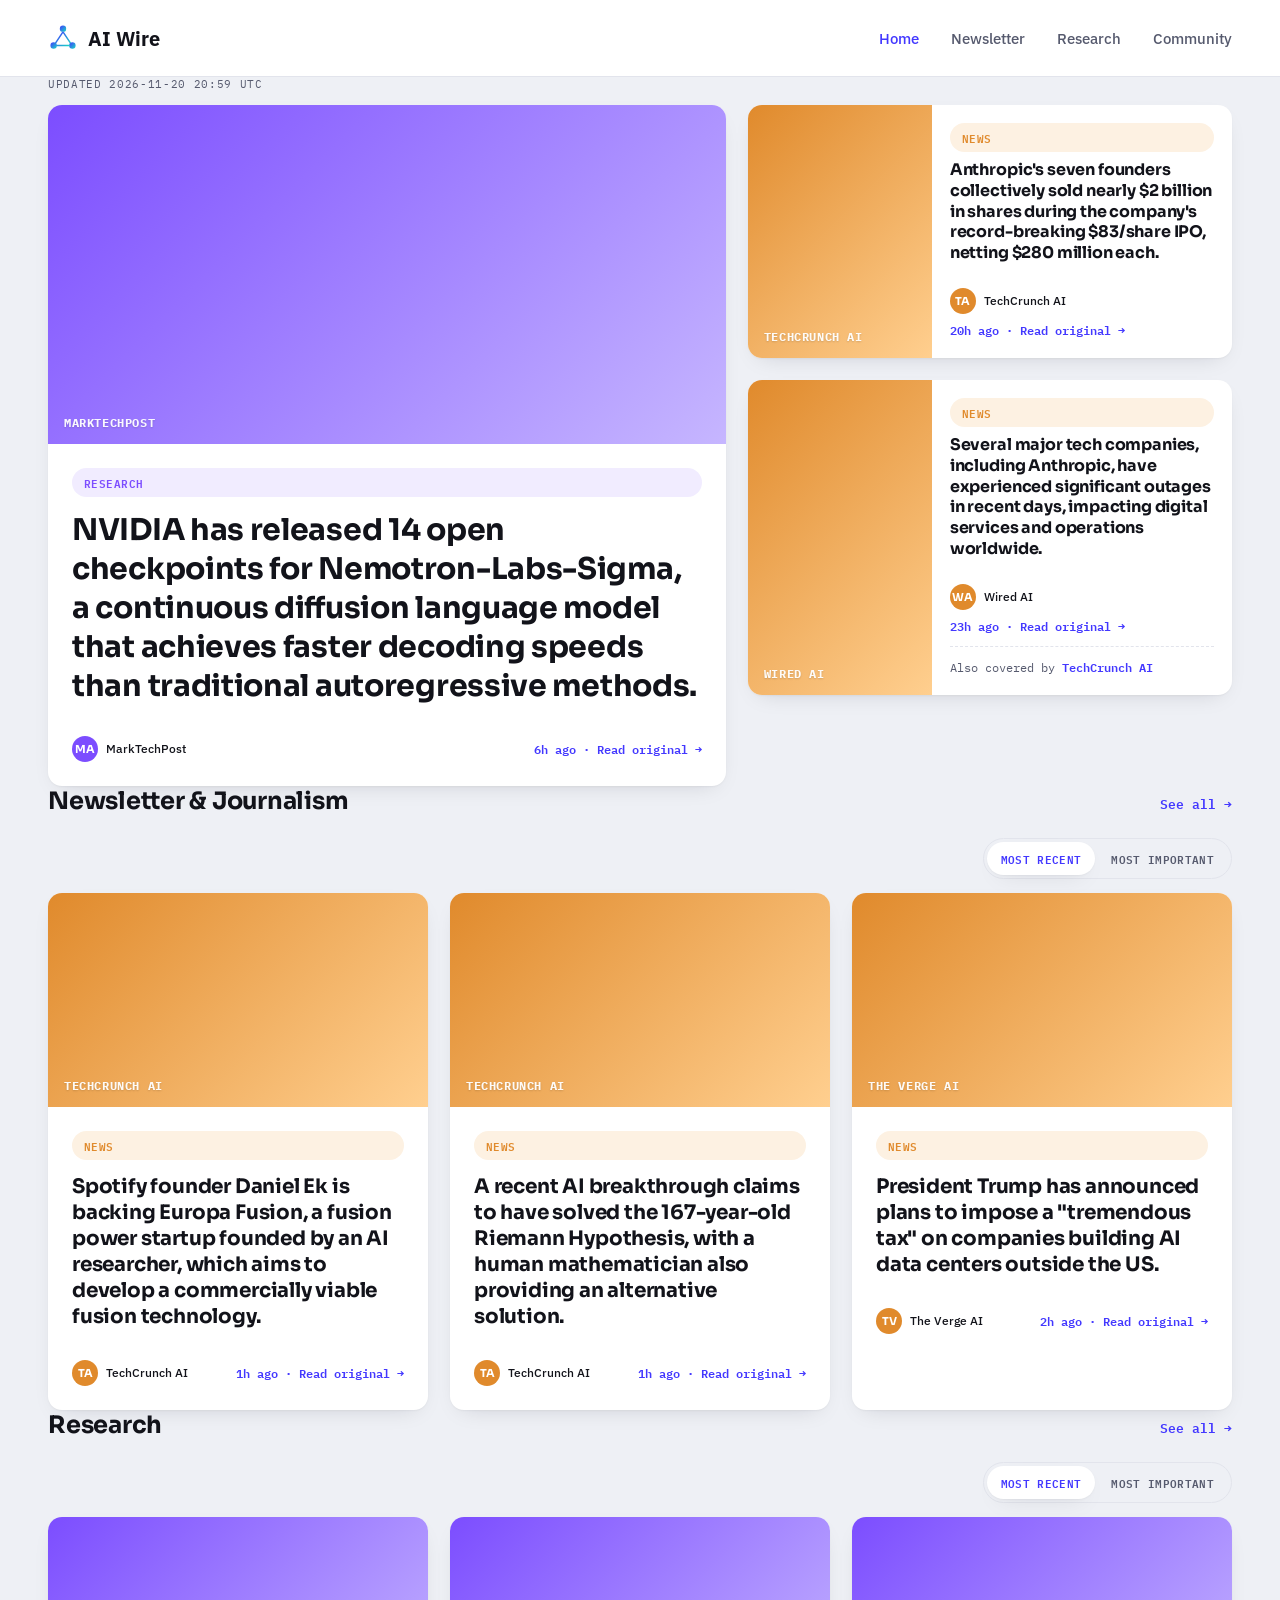
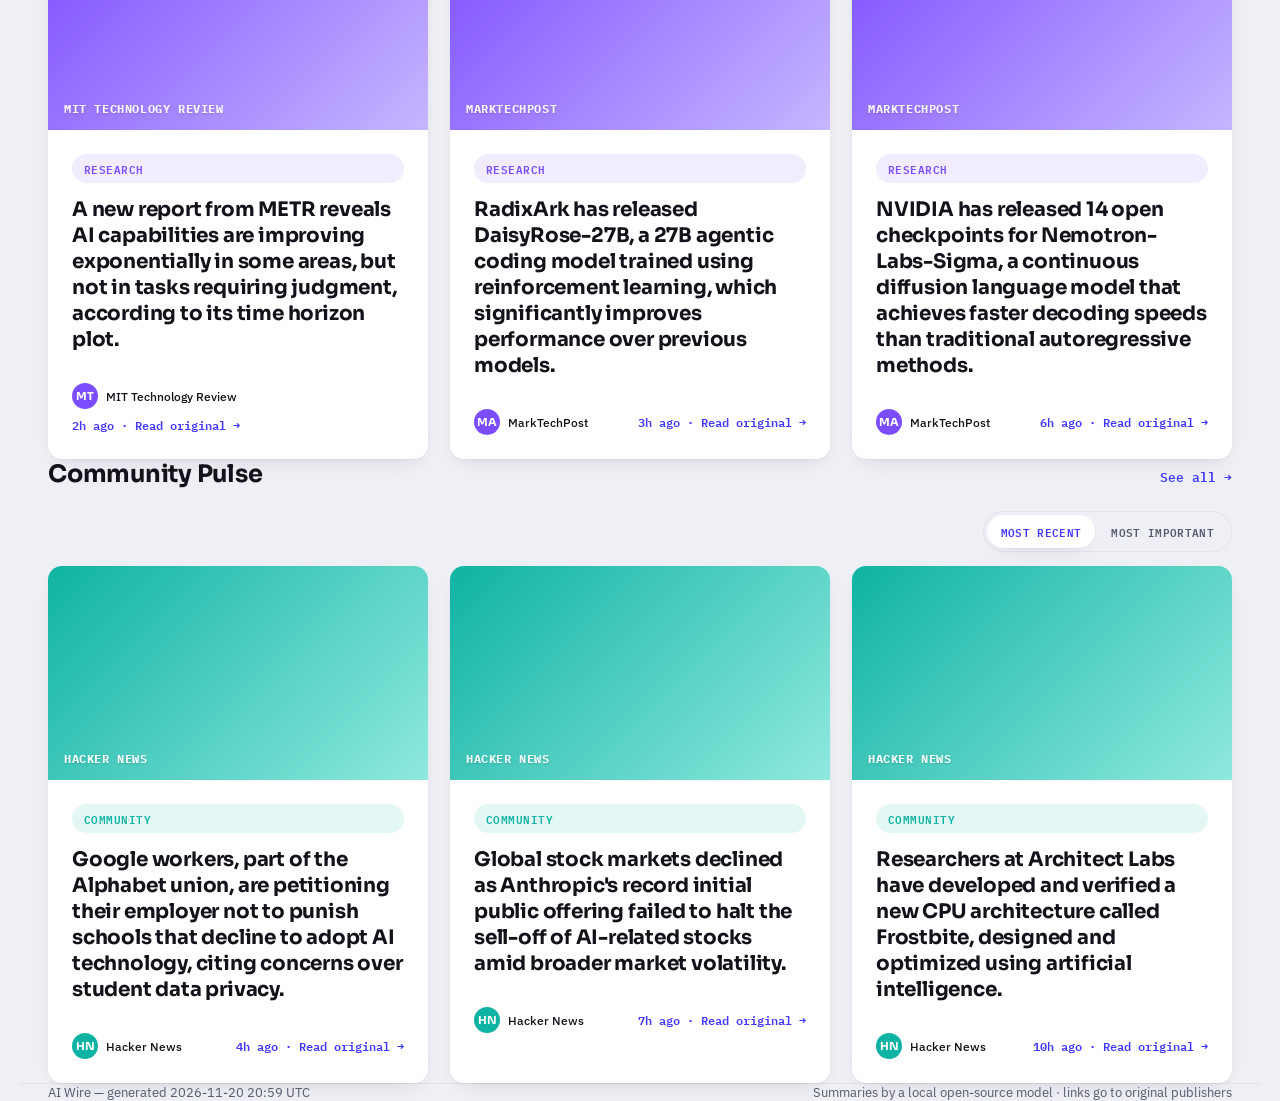
==== docs/index.html @ 428649d3 "Automated daily refresh" ====
<!DOCTYPE html>
<html lang="en">
<head>
<meta charset="UTF-8">
<meta name="viewport" content="width=device-width, initial-scale=1.0">
<title>AI Wire &mdash; the day's most important AI news</title>
<link rel="preconnect" href="https://fonts.googleapis.com">
<link href="https://fonts.googleapis.com/css2?family=Sora:wght@500;600;700&family=IBM+Plex+Sans:wght@400;500;600&family=IBM+Plex+Mono:wght@500;600&display=swap" rel="stylesheet">
<link rel="stylesheet" href="style.css">
</head>
<body>




<nav class="nav">
  <div class="wrap nav-inner">
    <a class="logo" href="index.html"><svg class="logo-mark" viewBox="0 0 32 32" fill="none">
  <defs><linearGradient id="lm" x1="0" y1="0" x2="1" y2="1">
    <stop offset="0" stop-color="#4338ff"/><stop offset="1" stop-color="#17d9c4"/>
  </linearGradient></defs>
  <circle cx="16" cy="6" r="3.4" fill="url(#lm)"/>
  <circle cx="6" cy="24" r="3.4" fill="url(#lm)"/>
  <circle cx="26" cy="24" r="3.4" fill="url(#lm)"/>
  <path d="M16 9.4 8 21.5 M16 9.4 24 21.5 M8.8 24H23.2" stroke="url(#lm)" stroke-width="1.6"/>
</svg>AI Wire</a>
    <div class="nav-links">
      <a class="active" href="index.html">Home</a>
      <a class="" href="newsletter.html">Newsletter</a>
      <a class="" href="research.html">Research</a>
      <a class="" href="community.html">Community</a>
    </div>
  </div>
</nav>

<section class="wrap">
  <div class="eyebrow" style="color:var(--ink-soft); margin-bottom:14px;">Updated 2026-11-20 20:59 UTC</div>
  
  <div class="hero-grid">
    
<article class="card big" data-importance="5" data-published="1795185892">
  <div class="node-banner banner-research"><span class="banner-source">MarkTechPost</span></div>
  <div class="card-body">
    <span class="pill research">Research</span>
    <h3>NVIDIA has released 14 open checkpoints for Nemotron-Labs-Sigma, a continuous diffusion language model that achieves faster decoding speeds than traditional autoregressive methods.</h3>
    <div class="meta">
      <span class="who"><span class="avatar" style="background:#7c4dff">MA</span>MarkTechPost</span>
      <a class="src-link" href="https://www.marktechpost.com/2026/11/20/nvidia-nemotron-labs-sigma-continuous-diffusion-language-model/" target="_blank" rel="noopener noreferrer">6h ago &middot; Read original &rarr;</a>
    </div>
    
  </div>
</article>

    <div class="side-stack">
      
<article class="card" data-importance="5" data-published="1795135430">
  <div class="node-banner banner-news"><span class="banner-source">TechCrunch AI</span></div>
  <div class="card-body">
    <span class="pill news">News</span>
    <h3>Anthropic&#39;s seven founders collectively sold nearly $2 billion in shares during the company&#39;s record-breaking $83/share IPO, netting $280 million each.</h3>
    <div class="meta">
      <span class="who"><span class="avatar" style="background:#e08a2c">TA</span>TechCrunch AI</span>
      <a class="src-link" href="https://techcrunch.com/2026/11/19/anthropics-7-founders-cashed-out-nearly-2b-in-record-breaking-ipo/" target="_blank" rel="noopener noreferrer">20h ago &middot; Read original &rarr;</a>
    </div>
    
  </div>
</article>

<article class="card" data-importance="5" data-published="1795125421">
  <div class="node-banner banner-news"><span class="banner-source">Wired AI</span></div>
  <div class="card-body">
    <span class="pill news">News</span>
    <h3>Several major tech companies, including Anthropic, have experienced significant outages in recent days, impacting digital services and operations worldwide.</h3>
    <div class="meta">
      <span class="who"><span class="avatar" style="background:#e08a2c">WA</span>Wired AI</span>
      <a class="src-link" href="https://www.wired.com/story/uncanny-valley-podcast-whats-with-all-these-outages/" target="_blank" rel="noopener noreferrer">23h ago &middot; Read original &rarr;</a>
    </div>
    
    <div class="related-sources">
      Also covered by
      <a href="https://techcrunch.com/2026/11/19/these-tech-outages-are-giving-y2k-ai-agent-style/" target="_blank" rel="noopener noreferrer">TechCrunch AI</a>
    </div>
    
  </div>
</article>

    </div>
  </div>
  
</section>

<section class="wrap">
  <div class="section-head">
    <h2>Newsletter &amp; Journalism</h2>
    <a href="newsletter.html">See all &rarr;</a>
  </div>
  
  
<div class="list-toolbar">
  <div class="sort-toggle" data-target="home-grid-news">
    <button type="button" class="sort-btn active" data-sort="recent">Most Recent</button>
    <button type="button" class="sort-btn" data-sort="importance">Most Important</button>
  </div>
</div>

  <div class="grid grid-3" id="home-grid-news">
    
<article class="card" data-importance="3" data-published="1795204421">
  <div class="node-banner banner-news"><span class="banner-source">TechCrunch AI</span></div>
  <div class="card-body">
    <span class="pill news">News</span>
    <h3>Spotify founder Daniel Ek is backing Europa Fusion, a fusion power startup founded by an AI researcher, which aims to develop a commercially viable fusion technology.</h3>
    <div class="meta">
      <span class="who"><span class="avatar" style="background:#e08a2c">TA</span>TechCrunch AI</span>
      <a class="src-link" href="https://techcrunch.com/2026/11/20/daniel-ek-backs-ai-researchers-fusion-power-startup-heres-what-theyre-building/" target="_blank" rel="noopener noreferrer">1h ago &middot; Read original &rarr;</a>
    </div>
    
  </div>
</article>

<article class="card" data-importance="3" data-published="1795203128">
  <div class="node-banner banner-news"><span class="banner-source">TechCrunch AI</span></div>
  <div class="card-body">
    <span class="pill news">News</span>
    <h3>A recent AI breakthrough claims to have solved the 167-year-old Riemann Hypothesis, with a human mathematician also providing an alternative solution.</h3>
    <div class="meta">
      <span class="who"><span class="avatar" style="background:#e08a2c">TA</span>TechCrunch AI</span>
      <a class="src-link" href="https://techcrunch.com/2026/11/20/ai-claimed-a-solution-to-the-167-year-old-riemann-hypothesis-and-a-human-did-too/" target="_blank" rel="noopener noreferrer">1h ago &middot; Read original &rarr;</a>
    </div>
    
  </div>
</article>

<article class="card" data-importance="3" data-published="1795200619">
  <div class="node-banner banner-news"><span class="banner-source">The Verge AI</span></div>
  <div class="card-body">
    <span class="pill news">News</span>
    <h3>President Trump has announced plans to impose a &#34;tremendous tax&#34; on companies building AI data centers outside the US.</h3>
    <div class="meta">
      <span class="who"><span class="avatar" style="background:#e08a2c">TV</span>The Verge AI</span>
      <a class="src-link" href="https://www.theverge.com/policy/1038892/trump-foreign-data-centers-tax" target="_blank" rel="noopener noreferrer">2h ago &middot; Read original &rarr;</a>
    </div>
    
  </div>
</article>

  </div>
  
</section>

<section class="wrap">
  <div class="section-head">
    <h2>Research</h2>
    <a href="research.html">See all &rarr;</a>
  </div>
  
  
<div class="list-toolbar">
  <div class="sort-toggle" data-target="home-grid-research">
    <button type="button" class="sort-btn active" data-sort="recent">Most Recent</button>
    <button type="button" class="sort-btn" data-sort="importance">Most Important</button>
  </div>
</div>

  <div class="grid grid-3" id="home-grid-research">
    
<article class="card" data-importance="3" data-published="1795198515">
  <div class="node-banner banner-research"><span class="banner-source">MIT Technology Review</span></div>
  <div class="card-body">
    <span class="pill research">Research</span>
    <h3>A new report from METR reveals AI capabilities are improving exponentially in some areas, but not in tasks requiring judgment, according to its time horizon plot.</h3>
    <div class="meta">
      <span class="who"><span class="avatar" style="background:#7c4dff">MT</span>MIT Technology Review</span>
      <a class="src-link" href="https://www.technologyreview.com/2026/11/20/1149399/the-most-misunderstood-graph-in-ai-just-got-a-major-update/" target="_blank" rel="noopener noreferrer">2h ago &middot; Read original &rarr;</a>
    </div>
    
  </div>
</article>

<article class="card" data-importance="4" data-published="1795196549">
  <div class="node-banner banner-research"><span class="banner-source">MarkTechPost</span></div>
  <div class="card-body">
    <span class="pill research">Research</span>
    <h3>RadixArk has released DaisyRose-27B, a 27B agentic coding model trained using reinforcement learning, which significantly improves performance over previous models.</h3>
    <div class="meta">
      <span class="who"><span class="avatar" style="background:#7c4dff">MA</span>MarkTechPost</span>
      <a class="src-link" href="https://www.marktechpost.com/2026/11/20/radixark-daisyrose-27b-agentic-model/" target="_blank" rel="noopener noreferrer">3h ago &middot; Read original &rarr;</a>
    </div>
    
  </div>
</article>

<article class="card" data-importance="5" data-published="1795185892">
  <div class="node-banner banner-research"><span class="banner-source">MarkTechPost</span></div>
  <div class="card-body">
    <span class="pill research">Research</span>
    <h3>NVIDIA has released 14 open checkpoints for Nemotron-Labs-Sigma, a continuous diffusion language model that achieves faster decoding speeds than traditional autoregressive methods.</h3>
    <div class="meta">
      <span class="who"><span class="avatar" style="background:#7c4dff">MA</span>MarkTechPost</span>
      <a class="src-link" href="https://www.marktechpost.com/2026/11/20/nvidia-nemotron-labs-sigma-continuous-diffusion-language-model/" target="_blank" rel="noopener noreferrer">6h ago &middot; Read original &rarr;</a>
    </div>
    
  </div>
</article>

  </div>
  
</section>

<section class="wrap">
  <div class="section-head">
    <h2>Community Pulse</h2>
    <a href="community.html">See all &rarr;</a>
  </div>
  
  
<div class="list-toolbar">
  <div class="sort-toggle" data-target="home-grid-community">
    <button type="button" class="sort-btn active" data-sort="recent">Most Recent</button>
    <button type="button" class="sort-btn" data-sort="importance">Most Important</button>
  </div>
</div>

  <div class="grid grid-3" id="home-grid-community">
    
<article class="card" data-importance="3" data-published="1795193967">
  <div class="node-banner banner-community"><span class="banner-source">Hacker News</span></div>
  <div class="card-body">
    <span class="pill community">Community</span>
    <h3>Google workers, part of the Alphabet union, are petitioning their employer not to punish schools that decline to adopt AI technology, citing concerns over student data privacy.</h3>
    <div class="meta">
      <span class="who"><span class="avatar" style="background:#0fb3a3">HN</span>Hacker News</span>
      <a class="src-link" href="https://www.motherjones.com/politics/2026/11/google-alphabet-union-school-ai-protest-gemini-workers-petition/" target="_blank" rel="noopener noreferrer">4h ago &middot; Read original &rarr;</a>
    </div>
    
  </div>
</article>

<article class="card" data-importance="4" data-published="1795181399">
  <div class="node-banner banner-community"><span class="banner-source">Hacker News</span></div>
  <div class="card-body">
    <span class="pill community">Community</span>
    <h3>Global stock markets declined as Anthropic&#39;s record initial public offering failed to halt the sell-off of AI-related stocks amid broader market volatility.</h3>
    <div class="meta">
      <span class="who"><span class="avatar" style="background:#0fb3a3">HN</span>Hacker News</span>
      <a class="src-link" href="https://www.theguardian.com/business/2026/nov/20/global-stock-markets-slump-anthropic-ipo-ai-sell-off" target="_blank" rel="noopener noreferrer">7h ago &middot; Read original &rarr;</a>
    </div>
    
  </div>
</article>

<article class="card" data-importance="2" data-published="1795168901">
  <div class="node-banner banner-community"><span class="banner-source">Hacker News</span></div>
  <div class="card-body">
    <span class="pill community">Community</span>
    <h3>Researchers at Architect Labs have developed and verified a new CPU architecture called Frostbite, designed and optimized using artificial intelligence.</h3>
    <div class="meta">
      <span class="who"><span class="avatar" style="background:#0fb3a3">HN</span>Hacker News</span>
      <a class="src-link" href="https://architectlabs.com/blog/frostbite" target="_blank" rel="noopener noreferrer">10h ago &middot; Read original &rarr;</a>
    </div>
    
  </div>
</article>

  </div>
  
</section>

<footer class="wrap">
  <span>AI Wire &mdash; generated 2026-11-20 20:59 UTC</span>
  <span>Summaries by a local open-source model &middot; links go to original publishers</span>
</footer>
<script src="sort.js"></script>
</body>
</html>
---- docs/style.css ----
/* ============================================================
   AI WIRE — token system
   Display: Sora (geometric, technical)
   Body:    IBM Plex Sans
   Meta:    IBM Plex Mono (timestamps, view counts, eyebrows — a
            small nod to the terminal/telemetry feel of the subject)
   ============================================================ */

:root{
  --ink:        #12131a;
  --ink-soft:   #565a6e;
  --paper:      #eef0f5;
  --card:       #ffffff;
  --line:       #e2e4ec;

  --brand:      #4338ff;
  --brand-2:    #17d9c4;

  --cat-news:   #e08a2c;   /* Newsletter & Journalism */
  --cat-news-bg:#fdf1e2;
  --cat-research:#7c4dff;  /* Research */
  --cat-research-bg:#f1ecff;
  --cat-community:#0fb3a3; /* Community Pulse */
  --cat-community-bg:#e3f8f5;

  --radius: 14px;
  --shadow: 0 1px 2px rgba(18,19,26,0.04), 0 8px 24px -12px rgba(18,19,26,0.18);
}

*{ box-sizing:border-box; }
html,body{ margin:0; padding:0; }
body{
  background:var(--paper);
  color:var(--ink);
  font-family:'IBM Plex Sans', Arial, sans-serif;
  -webkit-font-smoothing:antialiased;
}
h1,h2,h3,h4{
  font-family:'Sora', 'IBM Plex Sans', sans-serif;
  margin:0;
  letter-spacing:-0.01em;
}
a{ color:inherit; text-decoration:none; }
img,svg{ display:block; max-width:100%; }

.wrap{ max-width:1240px; margin:0 auto; padding:0 28px; }

/* ---------- nav ---------- */
.nav{
  background:var(--card);
  border-bottom:1px solid var(--line);
  position:sticky; top:0; z-index:20;
}
.nav-inner{
  display:flex; align-items:center; justify-content:space-between;
  height:76px;
}
.logo{ display:flex; align-items:center; gap:10px; font-weight:700; font-size:20px; }
.logo-mark{ width:30px; height:30px; }
.nav-links{ display:flex; align-items:center; gap:32px; font-size:15px; font-weight:500; color:var(--ink-soft); }
.nav-links a:hover{ color:var(--ink); }
.nav-links a.active{ color:var(--brand); }
.nav-right{ display:flex; align-items:center; gap:18px; color:var(--ink-soft); }
.nav-right svg{ width:19px; height:19px; }
.burger{ display:none; }

@media (max-width:860px){
  .nav-links{ display:none; }
}

/* ---------- eyebrow / meta (monospace signature) ---------- */
.eyebrow{
  font-family:'IBM Plex Mono', monospace;
  font-size:11px; letter-spacing:0.06em; text-transform:uppercase;
}
.pill{
  display:inline-flex; align-items:center; gap:6px;
  padding:5px 12px; border-radius:100px;
  font-family:'IBM Plex Mono', monospace;
  font-size:11px; font-weight:600; letter-spacing:0.04em; text-transform:uppercase;
}
.pill.news{ background:var(--cat-news-bg); color:var(--cat-news); }
.pill.research{ background:var(--cat-research-bg); color:var(--cat-research); }
.pill.community{ background:var(--cat-community-bg); color:var(--cat-community); }

.meta{
  display:flex; align-items:center; gap:14px; margin-top:16px;
  font-family:'IBM Plex Mono', monospace; font-size:12px; color:var(--ink-soft);
}
.avatar{
  width:26px; height:26px; border-radius:50%;
  display:flex; align-items:center; justify-content:center;
  font-size:11px; font-weight:700; color:#fff;
  font-family:'Sora',sans-serif;
}
.meta .who{ display:flex; align-items:center; gap:8px; color:var(--ink); font-family:'IBM Plex Sans',sans-serif; font-weight:500;}
.meta .views{ display:flex; align-items:center; gap:5px; }
.meta svg{ width:14px; height:14px; }

/* ---------- card shell ---------- */
.card{
  background:var(--card);
  border-radius:var(--radius);
  overflow:hidden;
  box-shadow:var(--shadow);
  display:flex; flex-direction:column;
}
.card-body{ padding:24px; display:flex; flex-direction:column; gap:14px; flex:1; }
.card h3{ font-size:20px; line-height:1.3; }
.card p.dek{ color:var(--ink-soft); font-size:14.5px; line-height:1.6; }

/* signature node-graphic banner */
.node-banner{ width:100%; aspect-ratio:16/9; position:relative; }
.node-banner svg{ width:100%; height:100%; }

/* ---------- grid layouts ---------- */
.grid{ display:grid; gap:22px; }
.grid-3{ grid-template-columns:repeat(3,1fr); }
.grid-2{ grid-template-columns:repeat(2,1fr); }
@media (max-width:900px){
  .grid-3, .grid-2{ grid-template-columns:1fr; }
}

section{ padding:40px 0; }
.section-head{ display:flex; align-items:baseline; justify-content:space-between; margin-bottom:22px; }
.section-head h2{ font-size:24px; }
.section-head a{ font-size:13px; font-weight:600; color:var(--brand); font-family:'IBM Plex Mono',monospace; }

/* ---------- hero ---------- */
.hero-grid{ display:grid; grid-template-columns:1.4fr 1fr; gap:22px; }
.hero-grid .card.big .node-banner{ aspect-ratio:16/8; }
.hero-grid .card.big h3{ font-size:30px; }
.side-stack{ display:flex; flex-direction:column; gap:22px; }
.side-stack .card{ flex-direction:row; }
.side-stack .card .node-banner{ width:38%; aspect-ratio:auto; }
.side-stack .card .card-body{ padding:18px; gap:8px; }
.side-stack .card h3{ font-size:16px; }
@media (max-width:900px){
  .hero-grid{ grid-template-columns:1fr; }
  .side-stack .card{ flex-direction:column; }
  .side-stack .card .node-banner{ width:100%; aspect-ratio:16/9; }
}

/* ---------- digest callout (replaces the ad block) ---------- */
.digest{
  border-radius:var(--radius);
  background:linear-gradient(135deg,var(--brand),#7a54ff 60%, var(--brand-2));
  color:#fff; padding:26px; display:flex; flex-direction:column; gap:10px; justify-content:center;
  height:100%;
}
.digest h4{ font-size:19px; }
.digest p{ font-size:13.5px; opacity:0.9; line-height:1.5; margin:0; }
.digest form{ display:flex; gap:8px; margin-top:6px; }
.digest input{ flex:1; border:none; border-radius:8px; padding:10px 12px; font-family:'IBM Plex Sans',sans-serif; font-size:13px; }
.digest button{
  background:#12131a; color:#fff; border:none; border-radius:8px; padding:10px 16px;
  font-weight:600; font-size:13px; cursor:pointer; font-family:'IBM Plex Sans',sans-serif;
}

/* ---------- category page top banner ---------- */
.cat-hero{ padding:44px 0 8px; }
.cat-hero .eyebrow{ margin-bottom:8px; }
.cat-hero h1{ font-size:38px; max-width:640px; }
.cat-hero p{ color:var(--ink-soft); max-width:560px; margin-top:10px; font-size:15.5px; line-height:1.6; }

footer{
  border-top:1px solid var(--line); margin-top:30px;
  padding:30px 0; color:var(--ink-soft); font-size:13px;
  display:flex; justify-content:space-between; flex-wrap:wrap; gap:10px;
}


/* ---------- generated content banners ---------- */
.node-banner{ display:flex; align-items:flex-end; padding:14px 16px; }
.banner-news{ background:linear-gradient(135deg,#e08a2c,#ffcf8f); }
.banner-research{ background:linear-gradient(135deg,#7c4dff,#c6b6ff); }
.banner-community{ background:linear-gradient(135deg,#0fb3a3,#8fe9df); }
.banner-source{
  font-family:'IBM Plex Mono', monospace; font-size:12px; font-weight:700;
  color:rgba(255,255,255,0.95); letter-spacing:0.05em; text-transform:uppercase;
  text-shadow:0 1px 2px rgba(0,0,0,0.15);
}
.card .meta{ justify-content:space-between; flex-wrap:wrap; row-gap:6px; }
.src-link{ color:var(--brand); font-family:'IBM Plex Mono',monospace; font-size:12px; font-weight:600; white-space:nowrap; }
.src-link:hover{ text-decoration:underline; }
.empty-state{ color:var(--ink-soft); padding:40px 0; text-align:center; }
.related-sources{
  font-family:'IBM Plex Mono', monospace; font-size:11.5px; color:var(--ink-soft);
  padding-top:10px; margin-top:2px; border-top:1px dashed var(--line);
}
.related-sources a{ color:var(--brand); font-weight:600; }
.related-sources a:hover{ text-decoration:underline; }

/* ---------- sort toggle ---------- */
.list-toolbar{ display:flex; justify-content:flex-end; margin-bottom:14px; }
.sort-toggle{
  display:inline-flex; background:var(--paper); border:1px solid var(--line);
  border-radius:100px; padding:3px; gap:2px;
}
.sort-btn{
  font-family:'IBM Plex Mono', monospace; font-size:11px; font-weight:600;
  letter-spacing:0.03em; text-transform:uppercase; color:var(--ink-soft);
  background:none; border:none; border-radius:100px; padding:7px 14px; cursor:pointer;
}
.sort-btn.active{ background:var(--card); color:var(--brand); box-shadow:var(--shadow); }
.sort-btn:hover:not(.active){ color:var(--ink); }
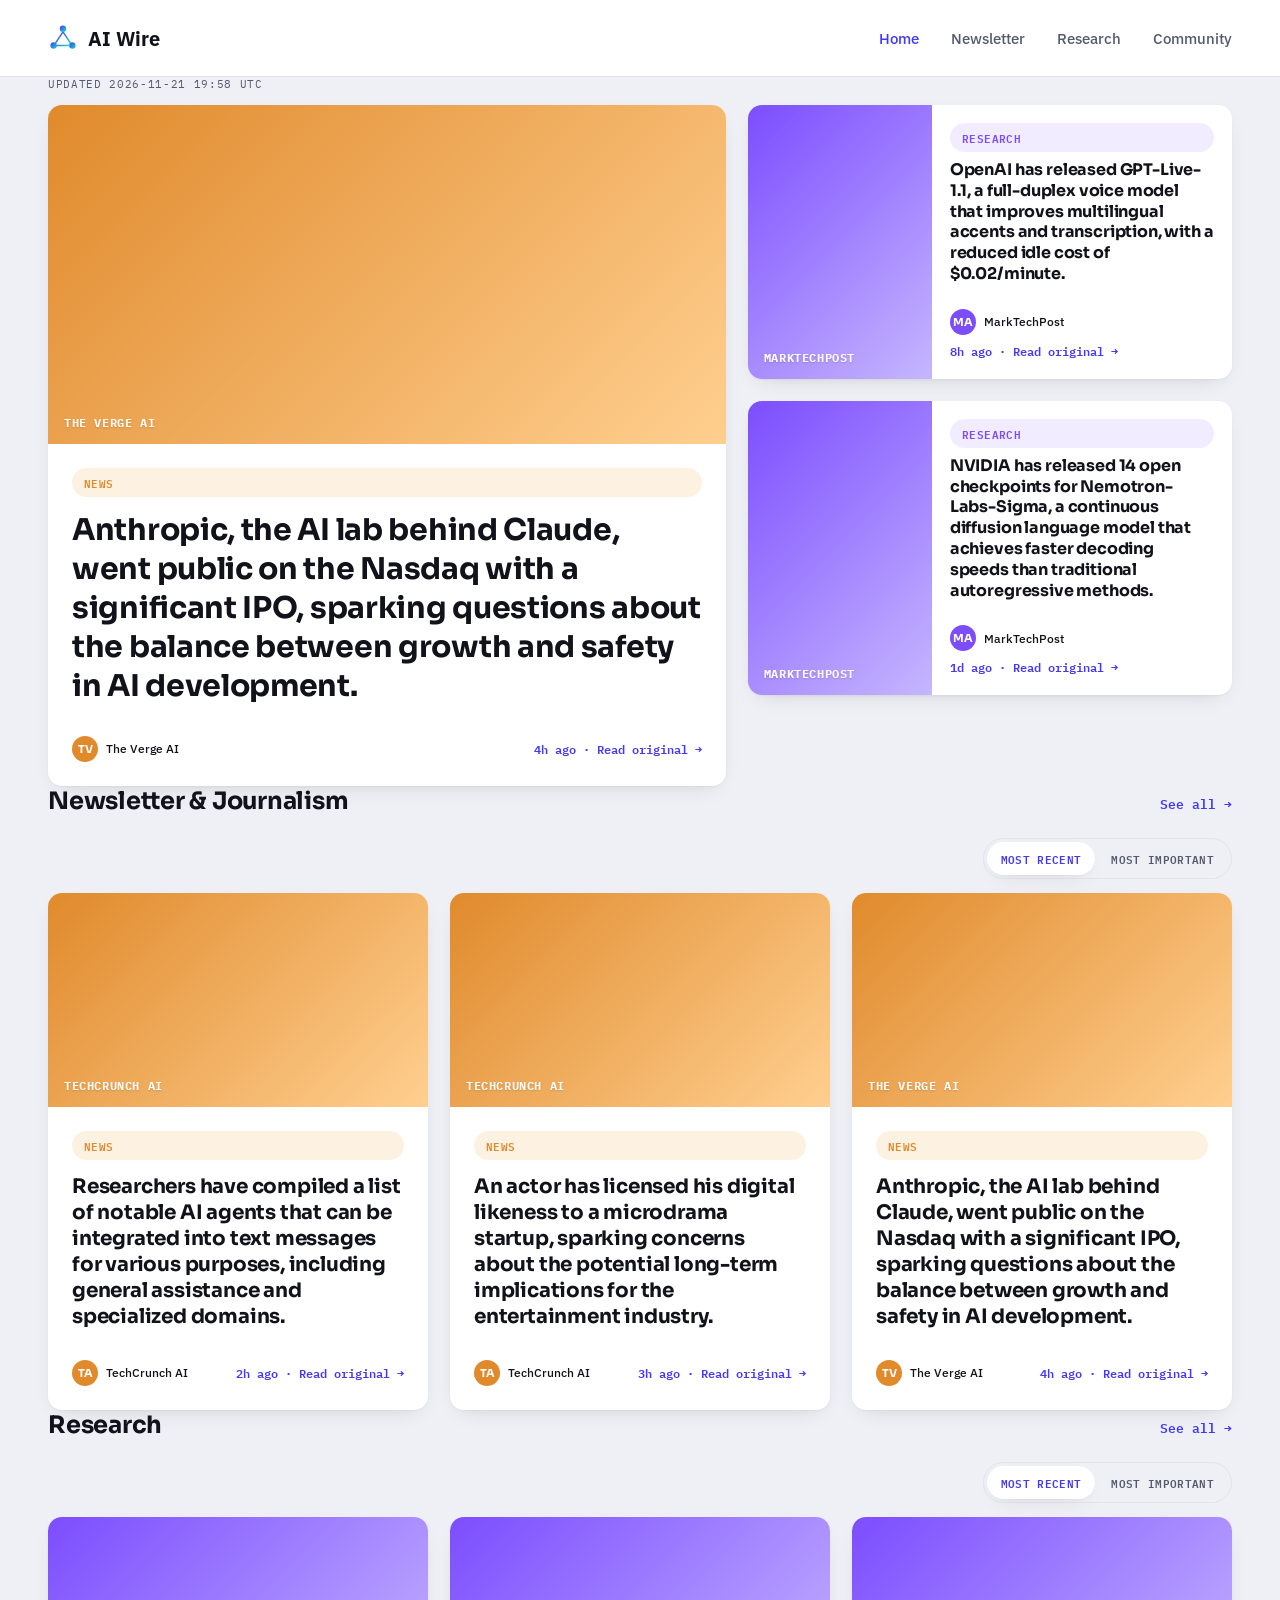
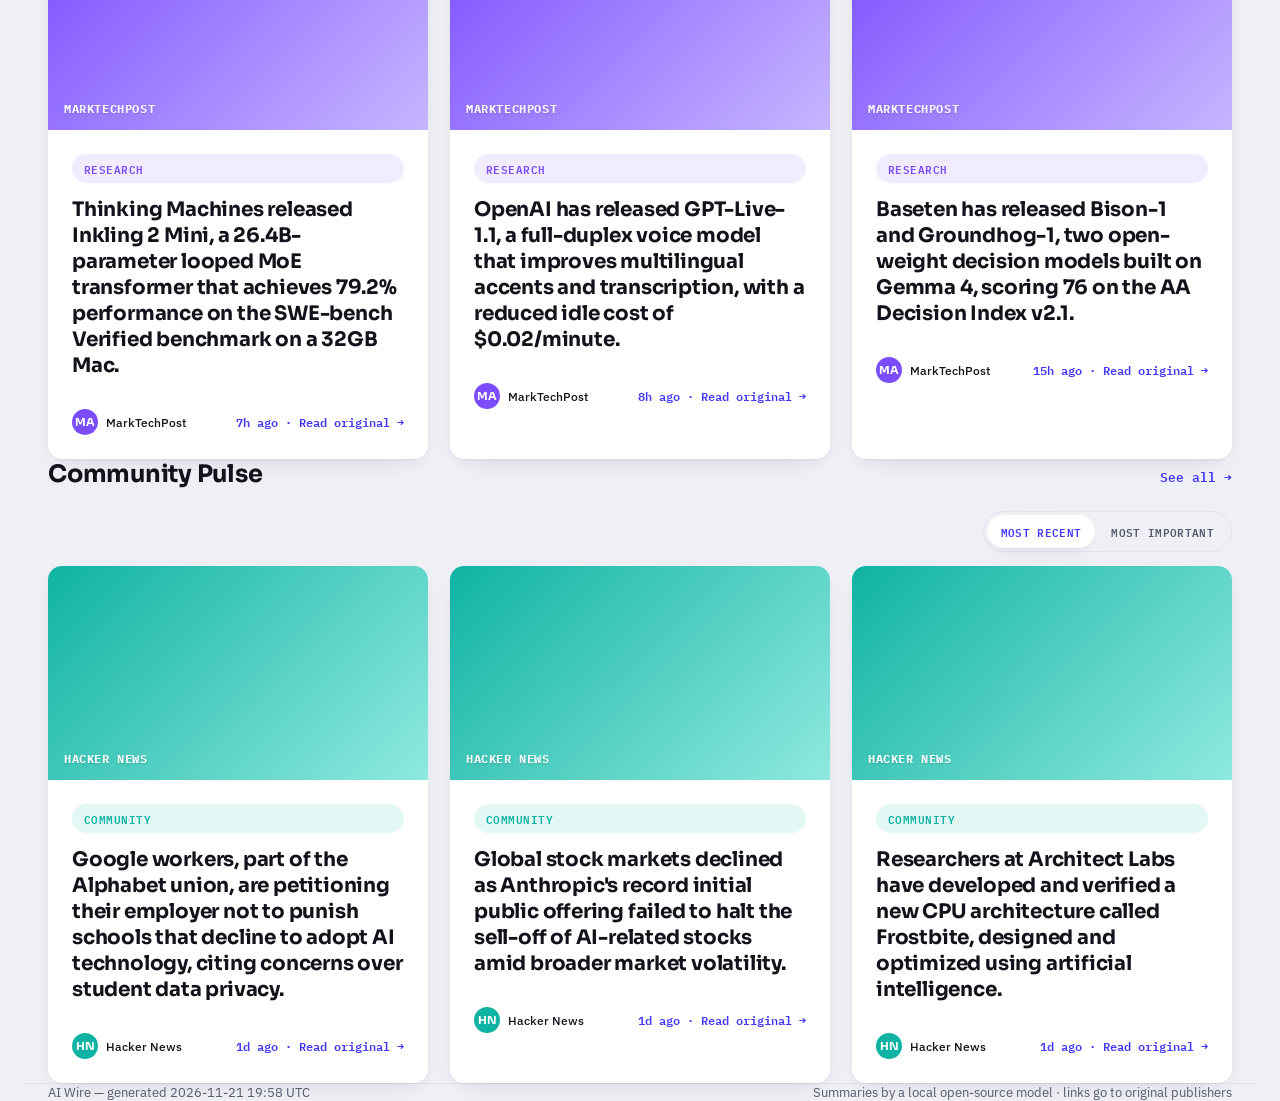
==== commit fa2cc62f: "Automated daily refresh" ====
--- a/docs/index.html
+++ b/docs/index.html
@@ -34,18 +34,18 @@
 </nav>
 
 <section class="wrap">
-  <div class="eyebrow" style="color:var(--ink-soft); margin-bottom:14px;">Updated 2026-11-20 20:59 UTC</div>
+  <div class="eyebrow" style="color:var(--ink-soft); margin-bottom:14px;">Updated 2026-11-21 19:58 UTC</div>
   
   <div class="hero-grid">
     
-<article class="card big" data-importance="5" data-published="1795185892">
-  <div class="node-banner banner-research"><span class="banner-source">MarkTechPost</span></div>
-  <div class="card-body">
-    <span class="pill research">Research</span>
-    <h3>NVIDIA has released 14 open checkpoints for Nemotron-Labs-Sigma, a continuous diffusion language model that achieves faster decoding speeds than traditional autoregressive methods.</h3>
-    <div class="meta">
-      <span class="who"><span class="avatar" style="background:#7c4dff">MA</span>MarkTechPost</span>
-      <a class="src-link" href="https://www.marktechpost.com/2026/11/20/nvidia-nemotron-labs-sigma-continuous-diffusion-language-model/" target="_blank" rel="noopener noreferrer">6h ago &middot; Read original &rarr;</a>
+<article class="card big" data-importance="5" data-published="1795273200">
+  <div class="node-banner banner-news"><span class="banner-source">The Verge AI</span></div>
+  <div class="card-body">
+    <span class="pill news">News</span>
+    <h3>Anthropic, the AI lab behind Claude, went public on the Nasdaq with a significant IPO, sparking questions about the balance between growth and safety in AI development.</h3>
+    <div class="meta">
+      <span class="who"><span class="avatar" style="background:#e08a2c">TV</span>The Verge AI</span>
+      <a class="src-link" href="https://www.theverge.com/podcast/1038701/anthropic-ipo-ai-safety-openai-nvidia-structure" target="_blank" rel="noopener noreferrer">4h ago &middot; Read original &rarr;</a>
     </div>
     
   </div>
@@ -53,32 +53,27 @@
 
     <div class="side-stack">
       
-<article class="card" data-importance="5" data-published="1795135430">
-  <div class="node-banner banner-news"><span class="banner-source">TechCrunch AI</span></div>
-  <div class="card-body">
-    <span class="pill news">News</span>
-    <h3>Anthropic&#39;s seven founders collectively sold nearly $2 billion in shares during the company&#39;s record-breaking $83/share IPO, netting $280 million each.</h3>
-    <div class="meta">
-      <span class="who"><span class="avatar" style="background:#e08a2c">TA</span>TechCrunch AI</span>
-      <a class="src-link" href="https://techcrunch.com/2026/11/19/anthropics-7-founders-cashed-out-nearly-2b-in-record-breaking-ipo/" target="_blank" rel="noopener noreferrer">20h ago &middot; Read original &rarr;</a>
-    </div>
-    
-  </div>
-</article>
-
-<article class="card" data-importance="5" data-published="1795125421">
-  <div class="node-banner banner-news"><span class="banner-source">Wired AI</span></div>
-  <div class="card-body">
-    <span class="pill news">News</span>
-    <h3>Several major tech companies, including Anthropic, have experienced significant outages in recent days, impacting digital services and operations worldwide.</h3>
-    <div class="meta">
-      <span class="who"><span class="avatar" style="background:#e08a2c">WA</span>Wired AI</span>
-      <a class="src-link" href="https://www.wired.com/story/uncanny-valley-podcast-whats-with-all-these-outages/" target="_blank" rel="noopener noreferrer">23h ago &middot; Read original &rarr;</a>
-    </div>
-    
-    <div class="related-sources">
-      Also covered by
-      <a href="https://techcrunch.com/2026/11/19/these-tech-outages-are-giving-y2k-ai-agent-style/" target="_blank" rel="noopener noreferrer">TechCrunch AI</a>
+<article class="card" data-importance="5" data-published="1795261577">
+  <div class="node-banner banner-research"><span class="banner-source">MarkTechPost</span></div>
+  <div class="card-body">
+    <span class="pill research">Research</span>
+    <h3>OpenAI has released GPT-Live-1.1, a full-duplex voice model that improves multilingual accents and transcription, with a reduced idle cost of $0.02/minute.</h3>
+    <div class="meta">
+      <span class="who"><span class="avatar" style="background:#7c4dff">MA</span>MarkTechPost</span>
+      <a class="src-link" href="https://www.marktechpost.com/2026/11/21/openai-gpt-live-1-1-api-standby-mode/" target="_blank" rel="noopener noreferrer">8h ago &middot; Read original &rarr;</a>
+    </div>
+    
+  </div>
+</article>
+
+<article class="card" data-importance="5" data-published="1795185892">
+  <div class="node-banner banner-research"><span class="banner-source">MarkTechPost</span></div>
+  <div class="card-body">
+    <span class="pill research">Research</span>
+    <h3>NVIDIA has released 14 open checkpoints for Nemotron-Labs-Sigma, a continuous diffusion language model that achieves faster decoding speeds than traditional autoregressive methods.</h3>
+    <div class="meta">
+      <span class="who"><span class="avatar" style="background:#7c4dff">MA</span>MarkTechPost</span>
+      <a class="src-link" href="https://www.marktechpost.com/2026/11/20/nvidia-nemotron-labs-sigma-continuous-diffusion-language-model/" target="_blank" rel="noopener noreferrer">1d ago &middot; Read original &rarr;</a>
     </div>
     
   </div>
@@ -105,40 +100,40 @@
 
   <div class="grid grid-3" id="home-grid-news">
     
-<article class="card" data-importance="3" data-published="1795204421">
+<article class="card" data-importance="3" data-published="1795280400">
   <div class="node-banner banner-news"><span class="banner-source">TechCrunch AI</span></div>
   <div class="card-body">
     <span class="pill news">News</span>
-    <h3>Spotify founder Daniel Ek is backing Europa Fusion, a fusion power startup founded by an AI researcher, which aims to develop a commercially viable fusion technology.</h3>
+    <h3>Researchers have compiled a list of notable AI agents that can be integrated into text messages for various purposes, including general assistance and specialized domains.</h3>
     <div class="meta">
       <span class="who"><span class="avatar" style="background:#e08a2c">TA</span>TechCrunch AI</span>
-      <a class="src-link" href="https://techcrunch.com/2026/11/20/daniel-ek-backs-ai-researchers-fusion-power-startup-heres-what-theyre-building/" target="_blank" rel="noopener noreferrer">1h ago &middot; Read original &rarr;</a>
-    </div>
-    
-  </div>
-</article>
-
-<article class="card" data-importance="3" data-published="1795203128">
+      <a class="src-link" href="https://techcrunch.com/2026/11/21/all-the-ai-agents-that-can-live-in-your-text-messages/" target="_blank" rel="noopener noreferrer">2h ago &middot; Read original &rarr;</a>
+    </div>
+    
+  </div>
+</article>
+
+<article class="card" data-importance="3" data-published="1795276800">
   <div class="node-banner banner-news"><span class="banner-source">TechCrunch AI</span></div>
   <div class="card-body">
     <span class="pill news">News</span>
-    <h3>A recent AI breakthrough claims to have solved the 167-year-old Riemann Hypothesis, with a human mathematician also providing an alternative solution.</h3>
+    <h3>An actor has licensed his digital likeness to a microdrama startup, sparking concerns about the potential long-term implications for the entertainment industry.</h3>
     <div class="meta">
       <span class="who"><span class="avatar" style="background:#e08a2c">TA</span>TechCrunch AI</span>
-      <a class="src-link" href="https://techcrunch.com/2026/11/20/ai-claimed-a-solution-to-the-167-year-old-riemann-hypothesis-and-a-human-did-too/" target="_blank" rel="noopener noreferrer">1h ago &middot; Read original &rarr;</a>
-    </div>
-    
-  </div>
-</article>
-
-<article class="card" data-importance="3" data-published="1795200619">
+      <a class="src-link" href="https://techcrunch.com/2026/11/21/is-selling-an-ai-version-of-your-face-to-this-microdrama-startup-the-future-of-hollywood/" target="_blank" rel="noopener noreferrer">3h ago &middot; Read original &rarr;</a>
+    </div>
+    
+  </div>
+</article>
+
+<article class="card" data-importance="5" data-published="1795273200">
   <div class="node-banner banner-news"><span class="banner-source">The Verge AI</span></div>
   <div class="card-body">
     <span class="pill news">News</span>
-    <h3>President Trump has announced plans to impose a &#34;tremendous tax&#34; on companies building AI data centers outside the US.</h3>
+    <h3>Anthropic, the AI lab behind Claude, went public on the Nasdaq with a significant IPO, sparking questions about the balance between growth and safety in AI development.</h3>
     <div class="meta">
       <span class="who"><span class="avatar" style="background:#e08a2c">TV</span>The Verge AI</span>
-      <a class="src-link" href="https://www.theverge.com/policy/1038892/trump-foreign-data-centers-tax" target="_blank" rel="noopener noreferrer">2h ago &middot; Read original &rarr;</a>
+      <a class="src-link" href="https://www.theverge.com/podcast/1038701/anthropic-ipo-ai-safety-openai-nvidia-structure" target="_blank" rel="noopener noreferrer">4h ago &middot; Read original &rarr;</a>
     </div>
     
   </div>
@@ -164,40 +159,40 @@
 
   <div class="grid grid-3" id="home-grid-research">
     
-<article class="card" data-importance="3" data-published="1795198515">
-  <div class="node-banner banner-research"><span class="banner-source">MIT Technology Review</span></div>
-  <div class="card-body">
-    <span class="pill research">Research</span>
-    <h3>A new report from METR reveals AI capabilities are improving exponentially in some areas, but not in tasks requiring judgment, according to its time horizon plot.</h3>
-    <div class="meta">
-      <span class="who"><span class="avatar" style="background:#7c4dff">MT</span>MIT Technology Review</span>
-      <a class="src-link" href="https://www.technologyreview.com/2026/11/20/1149399/the-most-misunderstood-graph-in-ai-just-got-a-major-update/" target="_blank" rel="noopener noreferrer">2h ago &middot; Read original &rarr;</a>
-    </div>
-    
-  </div>
-</article>
-
-<article class="card" data-importance="4" data-published="1795196549">
-  <div class="node-banner banner-research"><span class="banner-source">MarkTechPost</span></div>
-  <div class="card-body">
-    <span class="pill research">Research</span>
-    <h3>RadixArk has released DaisyRose-27B, a 27B agentic coding model trained using reinforcement learning, which significantly improves performance over previous models.</h3>
-    <div class="meta">
-      <span class="who"><span class="avatar" style="background:#7c4dff">MA</span>MarkTechPost</span>
-      <a class="src-link" href="https://www.marktechpost.com/2026/11/20/radixark-daisyrose-27b-agentic-model/" target="_blank" rel="noopener noreferrer">3h ago &middot; Read original &rarr;</a>
-    </div>
-    
-  </div>
-</article>
-
-<article class="card" data-importance="5" data-published="1795185892">
-  <div class="node-banner banner-research"><span class="banner-source">MarkTechPost</span></div>
-  <div class="card-body">
-    <span class="pill research">Research</span>
-    <h3>NVIDIA has released 14 open checkpoints for Nemotron-Labs-Sigma, a continuous diffusion language model that achieves faster decoding speeds than traditional autoregressive methods.</h3>
-    <div class="meta">
-      <span class="who"><span class="avatar" style="background:#7c4dff">MA</span>MarkTechPost</span>
-      <a class="src-link" href="https://www.marktechpost.com/2026/11/20/nvidia-nemotron-labs-sigma-continuous-diffusion-language-model/" target="_blank" rel="noopener noreferrer">6h ago &middot; Read original &rarr;</a>
+<article class="card" data-importance="4" data-published="1795263230">
+  <div class="node-banner banner-research"><span class="banner-source">MarkTechPost</span></div>
+  <div class="card-body">
+    <span class="pill research">Research</span>
+    <h3>Thinking Machines released Inkling 2 Mini, a 26.4B-parameter looped MoE transformer that achieves 79.2% performance on the SWE-bench Verified benchmark on a 32GB Mac.</h3>
+    <div class="meta">
+      <span class="who"><span class="avatar" style="background:#7c4dff">MA</span>MarkTechPost</span>
+      <a class="src-link" href="https://www.marktechpost.com/2026/11/21/thinking-machines-inkling-2-mini-looped-transformer/" target="_blank" rel="noopener noreferrer">7h ago &middot; Read original &rarr;</a>
+    </div>
+    
+  </div>
+</article>
+
+<article class="card" data-importance="5" data-published="1795261577">
+  <div class="node-banner banner-research"><span class="banner-source">MarkTechPost</span></div>
+  <div class="card-body">
+    <span class="pill research">Research</span>
+    <h3>OpenAI has released GPT-Live-1.1, a full-duplex voice model that improves multilingual accents and transcription, with a reduced idle cost of $0.02/minute.</h3>
+    <div class="meta">
+      <span class="who"><span class="avatar" style="background:#7c4dff">MA</span>MarkTechPost</span>
+      <a class="src-link" href="https://www.marktechpost.com/2026/11/21/openai-gpt-live-1-1-api-standby-mode/" target="_blank" rel="noopener noreferrer">8h ago &middot; Read original &rarr;</a>
+    </div>
+    
+  </div>
+</article>
+
+<article class="card" data-importance="4" data-published="1795233664">
+  <div class="node-banner banner-research"><span class="banner-source">MarkTechPost</span></div>
+  <div class="card-body">
+    <span class="pill research">Research</span>
+    <h3>Baseten has released Bison-1 and Groundhog-1, two open-weight decision models built on Gemma 4, scoring 76 on the AA Decision Index v2.1.</h3>
+    <div class="meta">
+      <span class="who"><span class="avatar" style="background:#7c4dff">MA</span>MarkTechPost</span>
+      <a class="src-link" href="https://www.marktechpost.com/2026/11/20/baseten-bison-1-groundhog-1-gemma-4-decision-models/" target="_blank" rel="noopener noreferrer">15h ago &middot; Read original &rarr;</a>
     </div>
     
   </div>
@@ -230,7 +225,7 @@
     <h3>Google workers, part of the Alphabet union, are petitioning their employer not to punish schools that decline to adopt AI technology, citing concerns over student data privacy.</h3>
     <div class="meta">
       <span class="who"><span class="avatar" style="background:#0fb3a3">HN</span>Hacker News</span>
-      <a class="src-link" href="https://www.motherjones.com/politics/2026/11/google-alphabet-union-school-ai-protest-gemini-workers-petition/" target="_blank" rel="noopener noreferrer">4h ago &middot; Read original &rarr;</a>
+      <a class="src-link" href="https://www.motherjones.com/politics/2026/11/google-alphabet-union-school-ai-protest-gemini-workers-petition/" target="_blank" rel="noopener noreferrer">1d ago &middot; Read original &rarr;</a>
     </div>
     
   </div>
@@ -243,7 +238,7 @@
     <h3>Global stock markets declined as Anthropic&#39;s record initial public offering failed to halt the sell-off of AI-related stocks amid broader market volatility.</h3>
     <div class="meta">
       <span class="who"><span class="avatar" style="background:#0fb3a3">HN</span>Hacker News</span>
-      <a class="src-link" href="https://www.theguardian.com/business/2026/nov/20/global-stock-markets-slump-anthropic-ipo-ai-sell-off" target="_blank" rel="noopener noreferrer">7h ago &middot; Read original &rarr;</a>
+      <a class="src-link" href="https://www.theguardian.com/business/2026/nov/20/global-stock-markets-slump-anthropic-ipo-ai-sell-off" target="_blank" rel="noopener noreferrer">1d ago &middot; Read original &rarr;</a>
     </div>
     
   </div>
@@ -256,7 +251,7 @@
     <h3>Researchers at Architect Labs have developed and verified a new CPU architecture called Frostbite, designed and optimized using artificial intelligence.</h3>
     <div class="meta">
       <span class="who"><span class="avatar" style="background:#0fb3a3">HN</span>Hacker News</span>
-      <a class="src-link" href="https://architectlabs.com/blog/frostbite" target="_blank" rel="noopener noreferrer">10h ago &middot; Read original &rarr;</a>
+      <a class="src-link" href="https://architectlabs.com/blog/frostbite" target="_blank" rel="noopener noreferrer">1d ago &middot; Read original &rarr;</a>
     </div>
     
   </div>
@@ -267,7 +262,7 @@
 </section>
 
 <footer class="wrap">
-  <span>AI Wire &mdash; generated 2026-11-20 20:59 UTC</span>
+  <span>AI Wire &mdash; generated 2026-11-21 19:58 UTC</span>
   <span>Summaries by a local open-source model &middot; links go to original publishers</span>
 </footer>
 <script src="sort.js"></script>
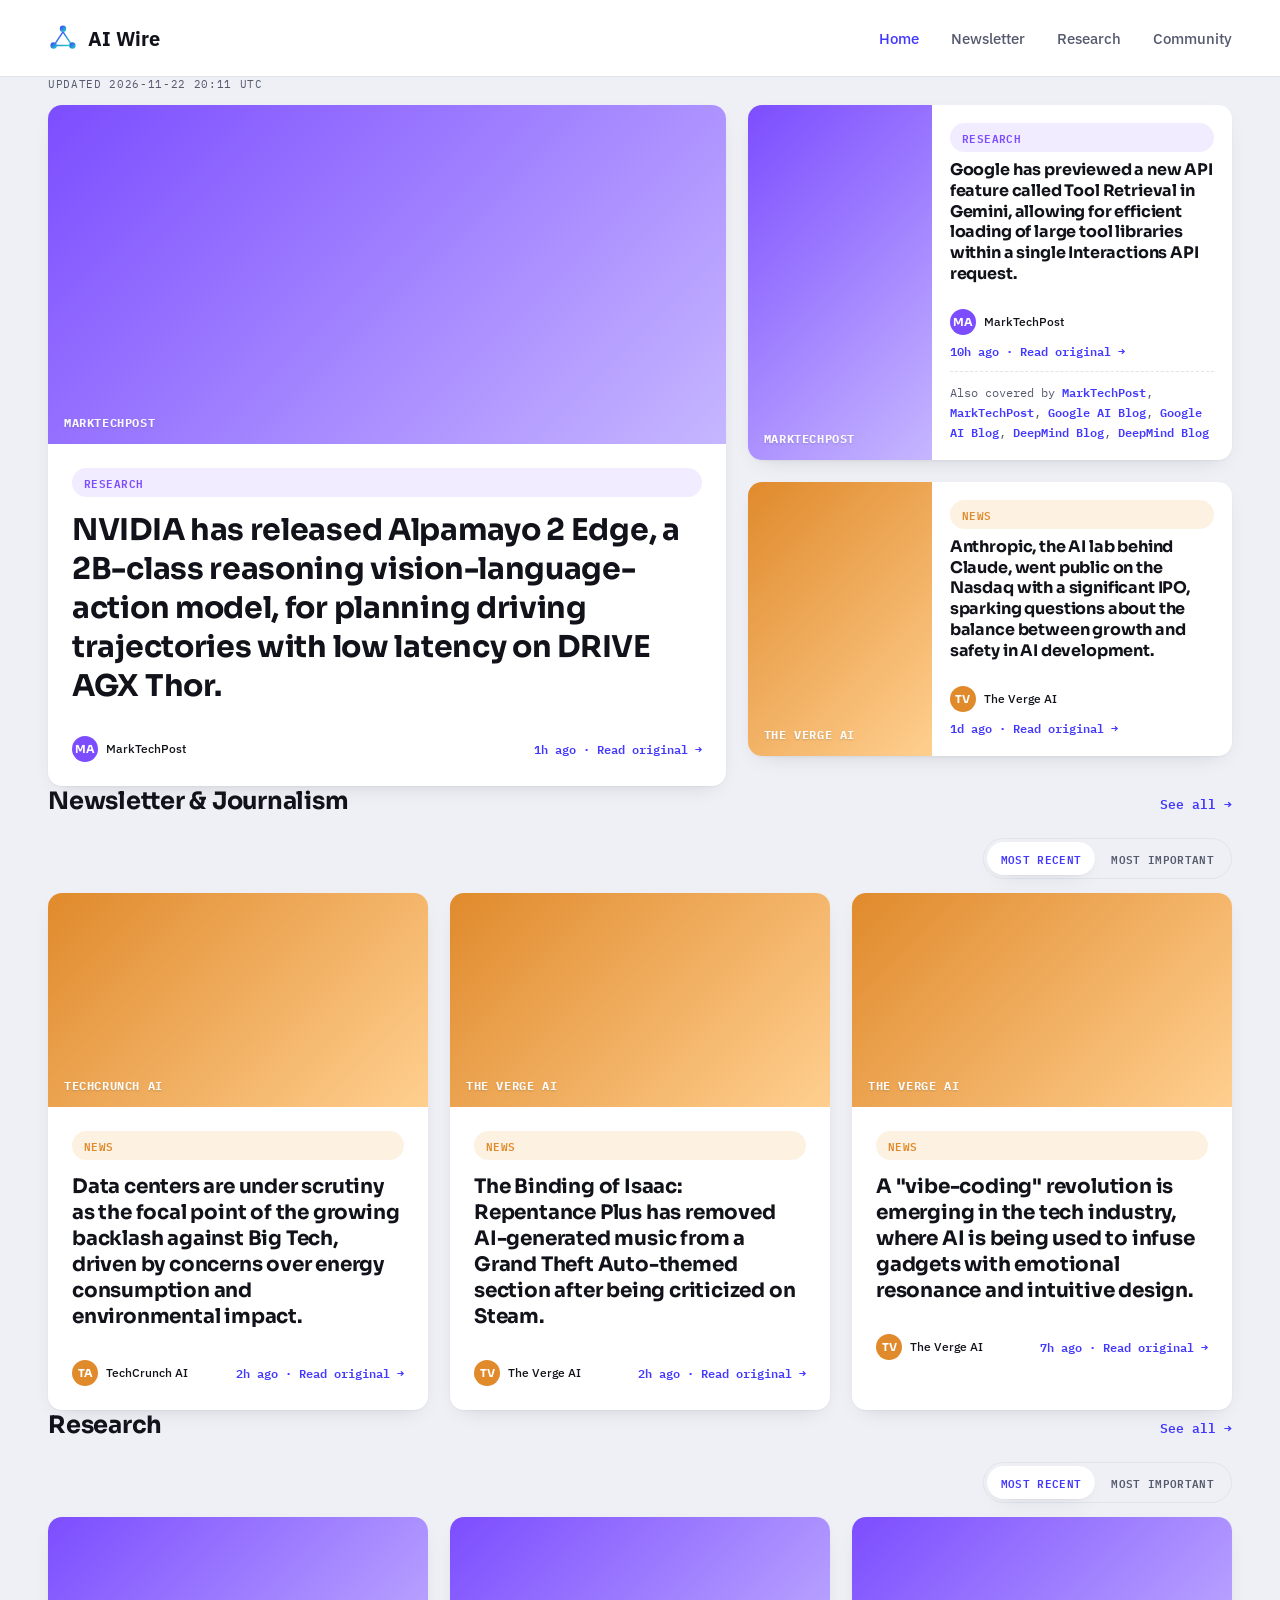
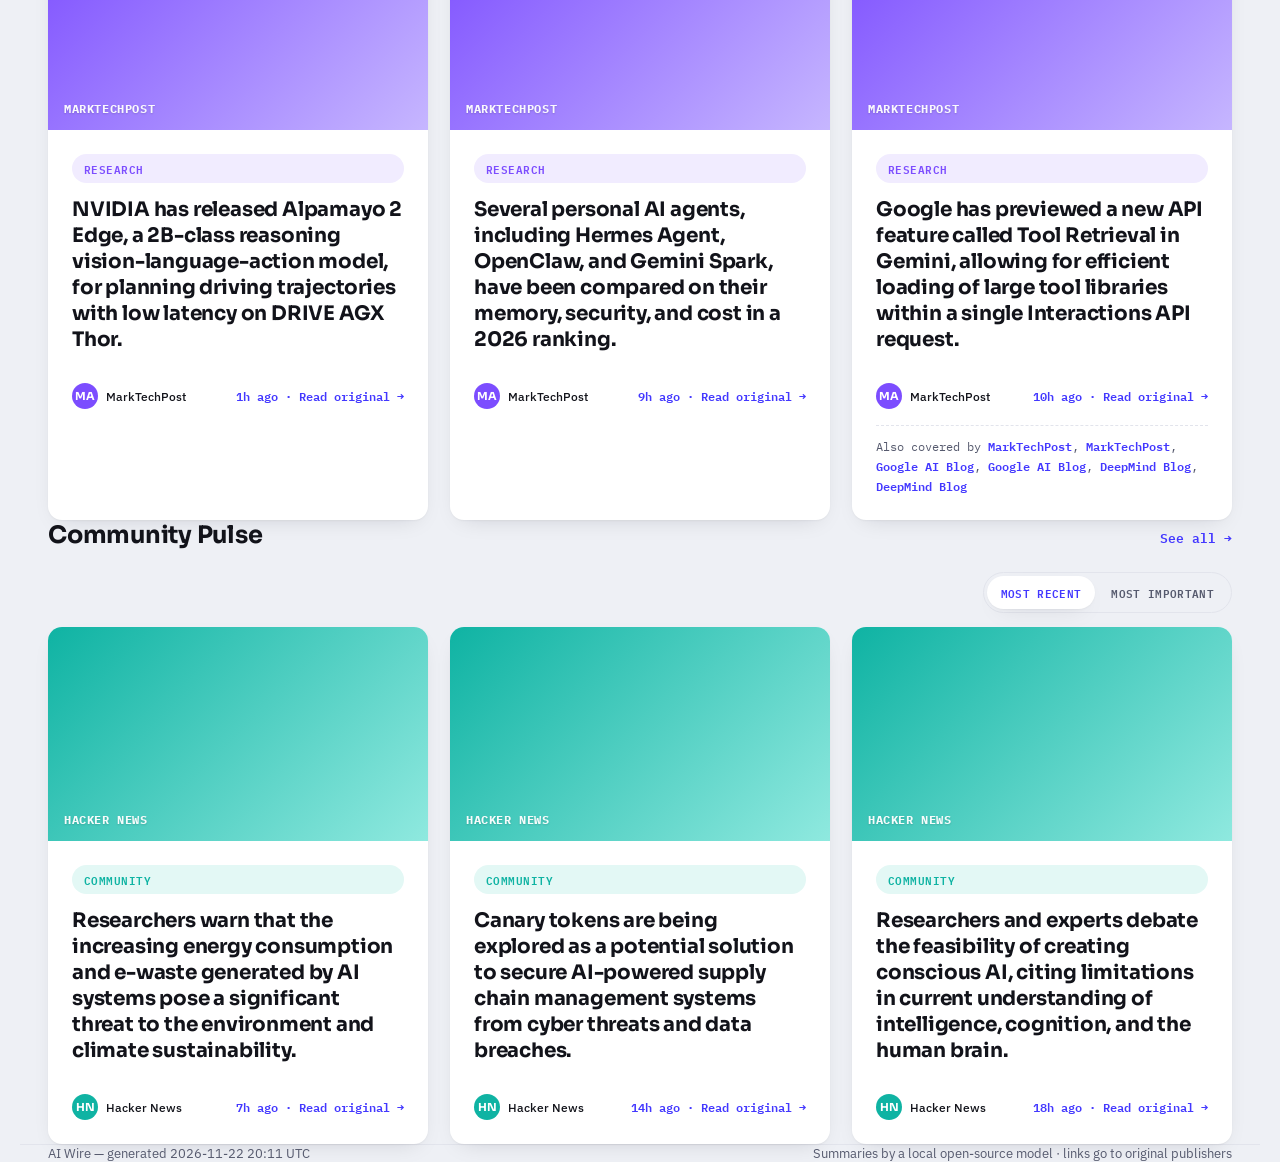
==== commit 497eb94a: "Automated daily refresh" ====
--- a/docs/index.html
+++ b/docs/index.html
@@ -34,18 +34,18 @@
 </nav>
 
 <section class="wrap">
-  <div class="eyebrow" style="color:var(--ink-soft); margin-bottom:14px;">Updated 2026-11-21 19:58 UTC</div>
+  <div class="eyebrow" style="color:var(--ink-soft); margin-bottom:14px;">Updated 2026-11-22 20:11 UTC</div>
   
   <div class="hero-grid">
     
-<article class="card big" data-importance="5" data-published="1795273200">
-  <div class="node-banner banner-news"><span class="banner-source">The Verge AI</span></div>
-  <div class="card-body">
-    <span class="pill news">News</span>
-    <h3>Anthropic, the AI lab behind Claude, went public on the Nasdaq with a significant IPO, sparking questions about the balance between growth and safety in AI development.</h3>
-    <div class="meta">
-      <span class="who"><span class="avatar" style="background:#e08a2c">TV</span>The Verge AI</span>
-      <a class="src-link" href="https://www.theverge.com/podcast/1038701/anthropic-ipo-ai-safety-openai-nvidia-structure" target="_blank" rel="noopener noreferrer">4h ago &middot; Read original &rarr;</a>
+<article class="card big" data-importance="5" data-published="1795372677">
+  <div class="node-banner banner-research"><span class="banner-source">MarkTechPost</span></div>
+  <div class="card-body">
+    <span class="pill research">Research</span>
+    <h3>NVIDIA has released Alpamayo 2 Edge, a 2B-class reasoning vision-language-action model, for planning driving trajectories with low latency on DRIVE AGX Thor.</h3>
+    <div class="meta">
+      <span class="who"><span class="avatar" style="background:#7c4dff">MA</span>MarkTechPost</span>
+      <a class="src-link" href="https://www.marktechpost.com/2026/11/22/nvidia-alpamayo-2-edge-2b-reasoning-vla-drive-thor/" target="_blank" rel="noopener noreferrer">1h ago &middot; Read original &rarr;</a>
     </div>
     
   </div>
@@ -53,27 +53,32 @@
 
     <div class="side-stack">
       
-<article class="card" data-importance="5" data-published="1795261577">
-  <div class="node-banner banner-research"><span class="banner-source">MarkTechPost</span></div>
-  <div class="card-body">
-    <span class="pill research">Research</span>
-    <h3>OpenAI has released GPT-Live-1.1, a full-duplex voice model that improves multilingual accents and transcription, with a reduced idle cost of $0.02/minute.</h3>
-    <div class="meta">
-      <span class="who"><span class="avatar" style="background:#7c4dff">MA</span>MarkTechPost</span>
-      <a class="src-link" href="https://www.marktechpost.com/2026/11/21/openai-gpt-live-1-1-api-standby-mode/" target="_blank" rel="noopener noreferrer">8h ago &middot; Read original &rarr;</a>
-    </div>
-    
-  </div>
-</article>
-
-<article class="card" data-importance="5" data-published="1795185892">
-  <div class="node-banner banner-research"><span class="banner-source">MarkTechPost</span></div>
-  <div class="card-body">
-    <span class="pill research">Research</span>
-    <h3>NVIDIA has released 14 open checkpoints for Nemotron-Labs-Sigma, a continuous diffusion language model that achieves faster decoding speeds than traditional autoregressive methods.</h3>
-    <div class="meta">
-      <span class="who"><span class="avatar" style="background:#7c4dff">MA</span>MarkTechPost</span>
-      <a class="src-link" href="https://www.marktechpost.com/2026/11/20/nvidia-nemotron-labs-sigma-continuous-diffusion-language-model/" target="_blank" rel="noopener noreferrer">1d ago &middot; Read original &rarr;</a>
+<article class="card" data-importance="5" data-published="1795341834">
+  <div class="node-banner banner-research"><span class="banner-source">MarkTechPost</span></div>
+  <div class="card-body">
+    <span class="pill research">Research</span>
+    <h3>Google has previewed a new API feature called Tool Retrieval in Gemini, allowing for efficient loading of large tool libraries within a single Interactions API request.</h3>
+    <div class="meta">
+      <span class="who"><span class="avatar" style="background:#7c4dff">MA</span>MarkTechPost</span>
+      <a class="src-link" href="https://www.marktechpost.com/2026/11/22/google-gemini-api-tool-retrieval/" target="_blank" rel="noopener noreferrer">10h ago &middot; Read original &rarr;</a>
+    </div>
+    
+    <div class="related-sources">
+      Also covered by
+      <a href="https://www.marktechpost.com/2026/11/18/google-gemini-4-neon-release/" target="_blank" rel="noopener noreferrer">MarkTechPost</a>, <a href="https://www.marktechpost.com/2026/11/13/google-gemini-4-hydrogen/" target="_blank" rel="noopener noreferrer">MarkTechPost</a>, <a href="https://blog.google/products-and-platforms/products/search/gemini-4-hydrogen-search-upgrade/" target="_blank" rel="noopener noreferrer">Google AI Blog</a>, <a href="https://blog.google/innovation-and-ai/technology/developers-tools/gemini-api-tool-retrieval/" target="_blank" rel="noopener noreferrer">Google AI Blog</a>, <a href="https://deepmind.google/blog/introducing-gemini-4-neon/" target="_blank" rel="noopener noreferrer">DeepMind Blog</a>, <a href="https://deepmind.google/blog/introducing-gemini-4-hydrogen/" target="_blank" rel="noopener noreferrer">DeepMind Blog</a>
+    </div>
+    
+  </div>
+</article>
+
+<article class="card" data-importance="5" data-published="1795273200">
+  <div class="node-banner banner-news"><span class="banner-source">The Verge AI</span></div>
+  <div class="card-body">
+    <span class="pill news">News</span>
+    <h3>Anthropic, the AI lab behind Claude, went public on the Nasdaq with a significant IPO, sparking questions about the balance between growth and safety in AI development.</h3>
+    <div class="meta">
+      <span class="who"><span class="avatar" style="background:#e08a2c">TV</span>The Verge AI</span>
+      <a class="src-link" href="https://www.theverge.com/podcast/1038701/anthropic-ipo-ai-safety-openai-nvidia-structure" target="_blank" rel="noopener noreferrer">1d ago &middot; Read original &rarr;</a>
     </div>
     
   </div>
@@ -100,40 +105,40 @@
 
   <div class="grid grid-3" id="home-grid-news">
     
-<article class="card" data-importance="3" data-published="1795280400">
+<article class="card" data-importance="3" data-published="1795370923">
   <div class="node-banner banner-news"><span class="banner-source">TechCrunch AI</span></div>
   <div class="card-body">
     <span class="pill news">News</span>
-    <h3>Researchers have compiled a list of notable AI agents that can be integrated into text messages for various purposes, including general assistance and specialized domains.</h3>
+    <h3>Data centers are under scrutiny as the focal point of the growing backlash against Big Tech, driven by concerns over energy consumption and environmental impact.</h3>
     <div class="meta">
       <span class="who"><span class="avatar" style="background:#e08a2c">TA</span>TechCrunch AI</span>
-      <a class="src-link" href="https://techcrunch.com/2026/11/21/all-the-ai-agents-that-can-live-in-your-text-messages/" target="_blank" rel="noopener noreferrer">2h ago &middot; Read original &rarr;</a>
-    </div>
-    
-  </div>
-</article>
-
-<article class="card" data-importance="3" data-published="1795276800">
-  <div class="node-banner banner-news"><span class="banner-source">TechCrunch AI</span></div>
-  <div class="card-body">
-    <span class="pill news">News</span>
-    <h3>An actor has licensed his digital likeness to a microdrama startup, sparking concerns about the potential long-term implications for the entertainment industry.</h3>
-    <div class="meta">
-      <span class="who"><span class="avatar" style="background:#e08a2c">TA</span>TechCrunch AI</span>
-      <a class="src-link" href="https://techcrunch.com/2026/11/21/is-selling-an-ai-version-of-your-face-to-this-microdrama-startup-the-future-of-hollywood/" target="_blank" rel="noopener noreferrer">3h ago &middot; Read original &rarr;</a>
-    </div>
-    
-  </div>
-</article>
-
-<article class="card" data-importance="5" data-published="1795273200">
+      <a class="src-link" href="https://techcrunch.com/2026/11/22/why-data-centers-are-at-the-center-of-the-big-tech-backlash/" target="_blank" rel="noopener noreferrer">2h ago &middot; Read original &rarr;</a>
+    </div>
+    
+  </div>
+</article>
+
+<article class="card" data-importance="4" data-published="1795368320">
   <div class="node-banner banner-news"><span class="banner-source">The Verge AI</span></div>
   <div class="card-body">
     <span class="pill news">News</span>
-    <h3>Anthropic, the AI lab behind Claude, went public on the Nasdaq with a significant IPO, sparking questions about the balance between growth and safety in AI development.</h3>
+    <h3>The Binding of Isaac: Repentance Plus has removed AI-generated music from a Grand Theft Auto-themed section after being criticized on Steam.</h3>
     <div class="meta">
       <span class="who"><span class="avatar" style="background:#e08a2c">TV</span>The Verge AI</span>
-      <a class="src-link" href="https://www.theverge.com/podcast/1038701/anthropic-ipo-ai-safety-openai-nvidia-structure" target="_blank" rel="noopener noreferrer">4h ago &middot; Read original &rarr;</a>
+      <a class="src-link" href="https://www.theverge.com/games/1039770/binding-of-isaac-ai-music" target="_blank" rel="noopener noreferrer">2h ago &middot; Read original &rarr;</a>
+    </div>
+    
+  </div>
+</article>
+
+<article class="card" data-importance="3" data-published="1795352400">
+  <div class="node-banner banner-news"><span class="banner-source">The Verge AI</span></div>
+  <div class="card-body">
+    <span class="pill news">News</span>
+    <h3>A &#34;vibe-coding&#34; revolution is emerging in the tech industry, where AI is being used to infuse gadgets with emotional resonance and intuitive design.</h3>
+    <div class="meta">
+      <span class="who"><span class="avatar" style="background:#e08a2c">TV</span>The Verge AI</span>
+      <a class="src-link" href="https://www.theverge.com/column/1039139/vibe-coding-gadgets-tv-camera" target="_blank" rel="noopener noreferrer">7h ago &middot; Read original &rarr;</a>
     </div>
     
   </div>
@@ -159,40 +164,45 @@
 
   <div class="grid grid-3" id="home-grid-research">
     
-<article class="card" data-importance="4" data-published="1795263230">
-  <div class="node-banner banner-research"><span class="banner-source">MarkTechPost</span></div>
-  <div class="card-body">
-    <span class="pill research">Research</span>
-    <h3>Thinking Machines released Inkling 2 Mini, a 26.4B-parameter looped MoE transformer that achieves 79.2% performance on the SWE-bench Verified benchmark on a 32GB Mac.</h3>
-    <div class="meta">
-      <span class="who"><span class="avatar" style="background:#7c4dff">MA</span>MarkTechPost</span>
-      <a class="src-link" href="https://www.marktechpost.com/2026/11/21/thinking-machines-inkling-2-mini-looped-transformer/" target="_blank" rel="noopener noreferrer">7h ago &middot; Read original &rarr;</a>
-    </div>
-    
-  </div>
-</article>
-
-<article class="card" data-importance="5" data-published="1795261577">
-  <div class="node-banner banner-research"><span class="banner-source">MarkTechPost</span></div>
-  <div class="card-body">
-    <span class="pill research">Research</span>
-    <h3>OpenAI has released GPT-Live-1.1, a full-duplex voice model that improves multilingual accents and transcription, with a reduced idle cost of $0.02/minute.</h3>
-    <div class="meta">
-      <span class="who"><span class="avatar" style="background:#7c4dff">MA</span>MarkTechPost</span>
-      <a class="src-link" href="https://www.marktechpost.com/2026/11/21/openai-gpt-live-1-1-api-standby-mode/" target="_blank" rel="noopener noreferrer">8h ago &middot; Read original &rarr;</a>
-    </div>
-    
-  </div>
-</article>
-
-<article class="card" data-importance="4" data-published="1795233664">
-  <div class="node-banner banner-research"><span class="banner-source">MarkTechPost</span></div>
-  <div class="card-body">
-    <span class="pill research">Research</span>
-    <h3>Baseten has released Bison-1 and Groundhog-1, two open-weight decision models built on Gemma 4, scoring 76 on the AA Decision Index v2.1.</h3>
-    <div class="meta">
-      <span class="who"><span class="avatar" style="background:#7c4dff">MA</span>MarkTechPost</span>
-      <a class="src-link" href="https://www.marktechpost.com/2026/11/20/baseten-bison-1-groundhog-1-gemma-4-decision-models/" target="_blank" rel="noopener noreferrer">15h ago &middot; Read original &rarr;</a>
+<article class="card" data-importance="5" data-published="1795372677">
+  <div class="node-banner banner-research"><span class="banner-source">MarkTechPost</span></div>
+  <div class="card-body">
+    <span class="pill research">Research</span>
+    <h3>NVIDIA has released Alpamayo 2 Edge, a 2B-class reasoning vision-language-action model, for planning driving trajectories with low latency on DRIVE AGX Thor.</h3>
+    <div class="meta">
+      <span class="who"><span class="avatar" style="background:#7c4dff">MA</span>MarkTechPost</span>
+      <a class="src-link" href="https://www.marktechpost.com/2026/11/22/nvidia-alpamayo-2-edge-2b-reasoning-vla-drive-thor/" target="_blank" rel="noopener noreferrer">1h ago &middot; Read original &rarr;</a>
+    </div>
+    
+  </div>
+</article>
+
+<article class="card" data-importance="4" data-published="1795343777">
+  <div class="node-banner banner-research"><span class="banner-source">MarkTechPost</span></div>
+  <div class="card-body">
+    <span class="pill research">Research</span>
+    <h3>Several personal AI agents, including Hermes Agent, OpenClaw, and Gemini Spark, have been compared on their memory, security, and cost in a 2026 ranking.</h3>
+    <div class="meta">
+      <span class="who"><span class="avatar" style="background:#7c4dff">MA</span>MarkTechPost</span>
+      <a class="src-link" href="https://www.marktechpost.com/2026/11/22/best-personal-ai-agents-2026/" target="_blank" rel="noopener noreferrer">9h ago &middot; Read original &rarr;</a>
+    </div>
+    
+  </div>
+</article>
+
+<article class="card" data-importance="5" data-published="1795341834">
+  <div class="node-banner banner-research"><span class="banner-source">MarkTechPost</span></div>
+  <div class="card-body">
+    <span class="pill research">Research</span>
+    <h3>Google has previewed a new API feature called Tool Retrieval in Gemini, allowing for efficient loading of large tool libraries within a single Interactions API request.</h3>
+    <div class="meta">
+      <span class="who"><span class="avatar" style="background:#7c4dff">MA</span>MarkTechPost</span>
+      <a class="src-link" href="https://www.marktechpost.com/2026/11/22/google-gemini-api-tool-retrieval/" target="_blank" rel="noopener noreferrer">10h ago &middot; Read original &rarr;</a>
+    </div>
+    
+    <div class="related-sources">
+      Also covered by
+      <a href="https://www.marktechpost.com/2026/11/18/google-gemini-4-neon-release/" target="_blank" rel="noopener noreferrer">MarkTechPost</a>, <a href="https://www.marktechpost.com/2026/11/13/google-gemini-4-hydrogen/" target="_blank" rel="noopener noreferrer">MarkTechPost</a>, <a href="https://blog.google/products-and-platforms/products/search/gemini-4-hydrogen-search-upgrade/" target="_blank" rel="noopener noreferrer">Google AI Blog</a>, <a href="https://blog.google/innovation-and-ai/technology/developers-tools/gemini-api-tool-retrieval/" target="_blank" rel="noopener noreferrer">Google AI Blog</a>, <a href="https://deepmind.google/blog/introducing-gemini-4-neon/" target="_blank" rel="noopener noreferrer">DeepMind Blog</a>, <a href="https://deepmind.google/blog/introducing-gemini-4-hydrogen/" target="_blank" rel="noopener noreferrer">DeepMind Blog</a>
     </div>
     
   </div>
@@ -218,40 +228,40 @@
 
   <div class="grid grid-3" id="home-grid-community">
     
-<article class="card" data-importance="3" data-published="1795193967">
+<article class="card" data-importance="2" data-published="1795349986">
   <div class="node-banner banner-community"><span class="banner-source">Hacker News</span></div>
   <div class="card-body">
     <span class="pill community">Community</span>
-    <h3>Google workers, part of the Alphabet union, are petitioning their employer not to punish schools that decline to adopt AI technology, citing concerns over student data privacy.</h3>
+    <h3>Researchers warn that the increasing energy consumption and e-waste generated by AI systems pose a significant threat to the environment and climate sustainability.</h3>
     <div class="meta">
       <span class="who"><span class="avatar" style="background:#0fb3a3">HN</span>Hacker News</span>
-      <a class="src-link" href="https://www.motherjones.com/politics/2026/11/google-alphabet-union-school-ai-protest-gemini-workers-petition/" target="_blank" rel="noopener noreferrer">1d ago &middot; Read original &rarr;</a>
-    </div>
-    
-  </div>
-</article>
-
-<article class="card" data-importance="4" data-published="1795181399">
+      <a class="src-link" href="https://www.bloodinthemachine.com/p/ai-is-becoming-a-disaster-for-the" target="_blank" rel="noopener noreferrer">7h ago &middot; Read original &rarr;</a>
+    </div>
+    
+  </div>
+</article>
+
+<article class="card" data-importance="2" data-published="1795324303">
   <div class="node-banner banner-community"><span class="banner-source">Hacker News</span></div>
   <div class="card-body">
     <span class="pill community">Community</span>
-    <h3>Global stock markets declined as Anthropic&#39;s record initial public offering failed to halt the sell-off of AI-related stocks amid broader market volatility.</h3>
+    <h3>Canary tokens are being explored as a potential solution to secure AI-powered supply chain management systems from cyber threats and data breaches.</h3>
     <div class="meta">
       <span class="who"><span class="avatar" style="background:#0fb3a3">HN</span>Hacker News</span>
-      <a class="src-link" href="https://www.theguardian.com/business/2026/nov/20/global-stock-markets-slump-anthropic-ipo-ai-sell-off" target="_blank" rel="noopener noreferrer">1d ago &middot; Read original &rarr;</a>
-    </div>
-    
-  </div>
-</article>
-
-<article class="card" data-importance="2" data-published="1795168901">
+      <a class="src-link" href="https://www.dragos.com/blog/ai-supply-chain-security-canary-tokens" target="_blank" rel="noopener noreferrer">14h ago &middot; Read original &rarr;</a>
+    </div>
+    
+  </div>
+</article>
+
+<article class="card" data-importance="2" data-published="1795313402">
   <div class="node-banner banner-community"><span class="banner-source">Hacker News</span></div>
   <div class="card-body">
     <span class="pill community">Community</span>
-    <h3>Researchers at Architect Labs have developed and verified a new CPU architecture called Frostbite, designed and optimized using artificial intelligence.</h3>
+    <h3>Researchers and experts debate the feasibility of creating conscious AI, citing limitations in current understanding of intelligence, cognition, and the human brain.</h3>
     <div class="meta">
       <span class="who"><span class="avatar" style="background:#0fb3a3">HN</span>Hacker News</span>
-      <a class="src-link" href="https://architectlabs.com/blog/frostbite" target="_blank" rel="noopener noreferrer">1d ago &middot; Read original &rarr;</a>
+      <a class="src-link" href="https://www.noemamag.com/the-mythology-of-conscious-ai/" target="_blank" rel="noopener noreferrer">18h ago &middot; Read original &rarr;</a>
     </div>
     
   </div>
@@ -262,7 +272,7 @@
 </section>
 
 <footer class="wrap">
-  <span>AI Wire &mdash; generated 2026-11-21 19:58 UTC</span>
+  <span>AI Wire &mdash; generated 2026-11-22 20:11 UTC</span>
   <span>Summaries by a local open-source model &middot; links go to original publishers</span>
 </footer>
 <script src="sort.js"></script>
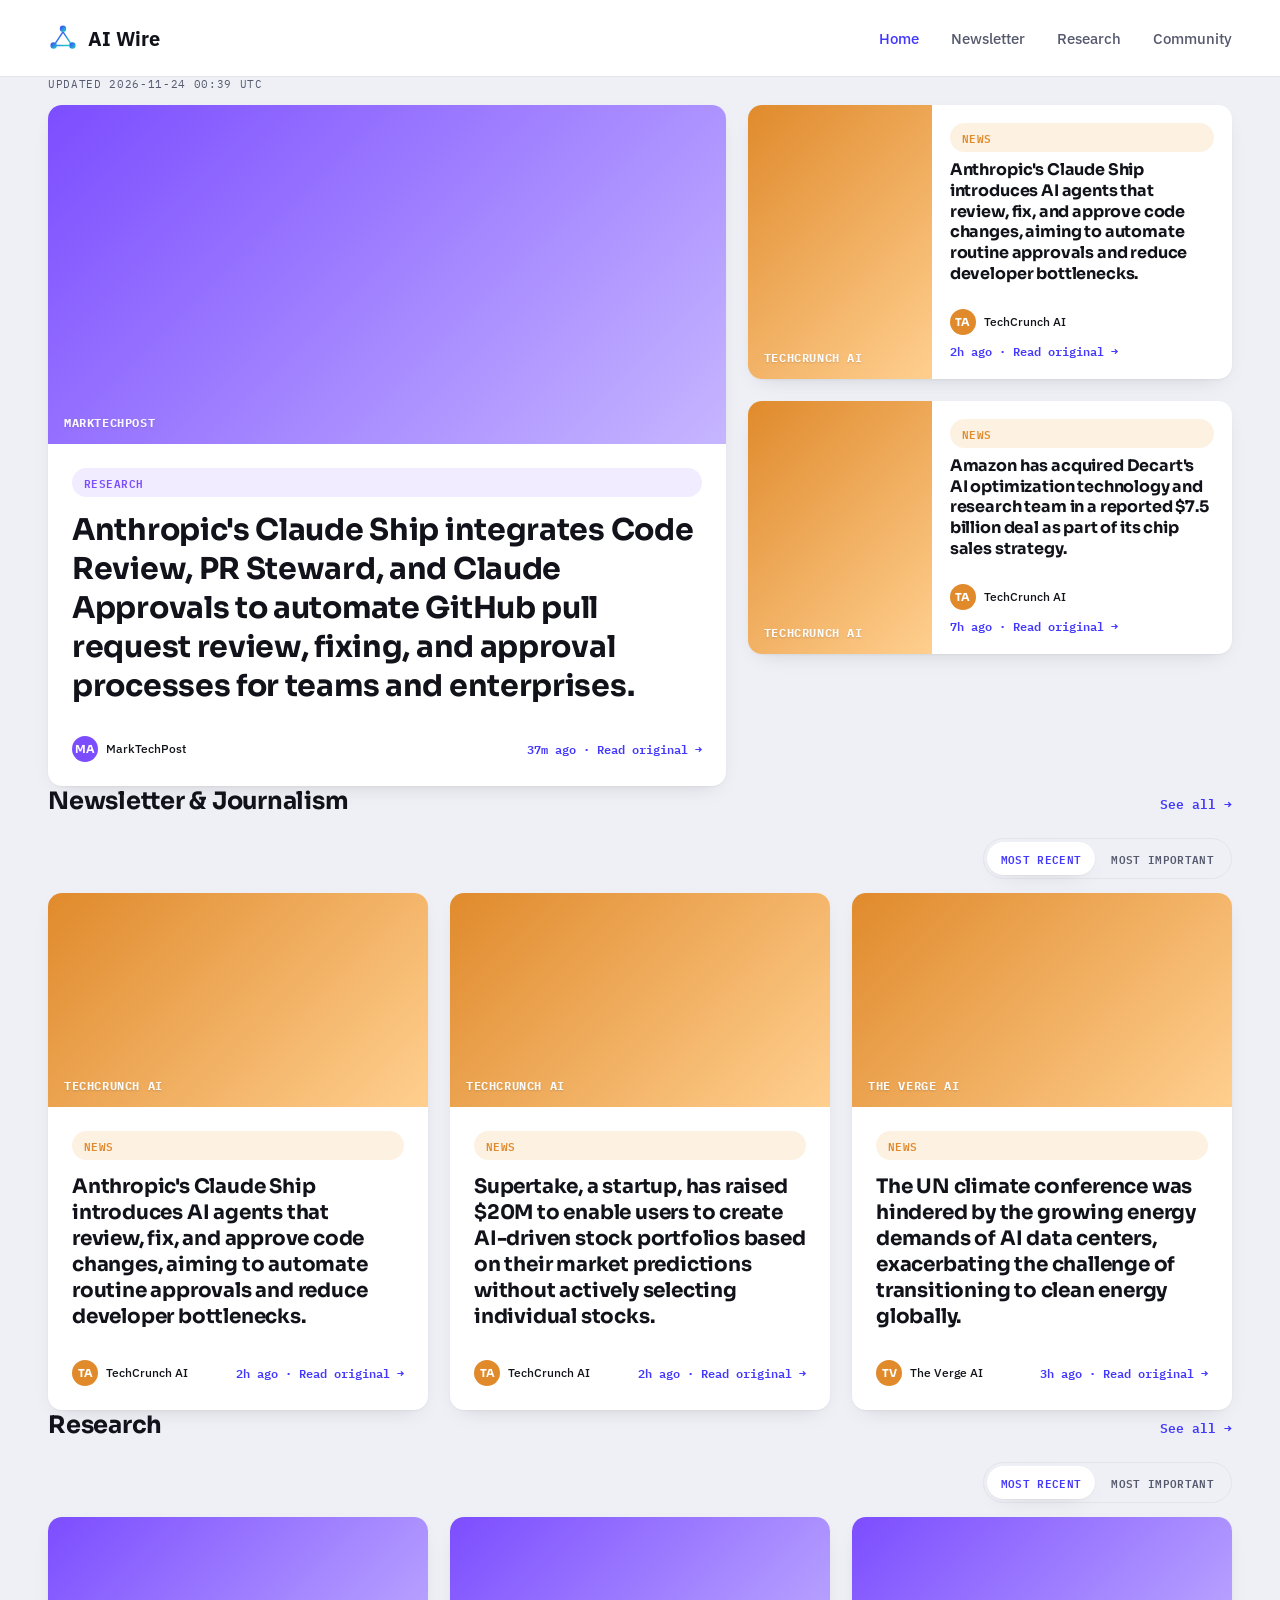
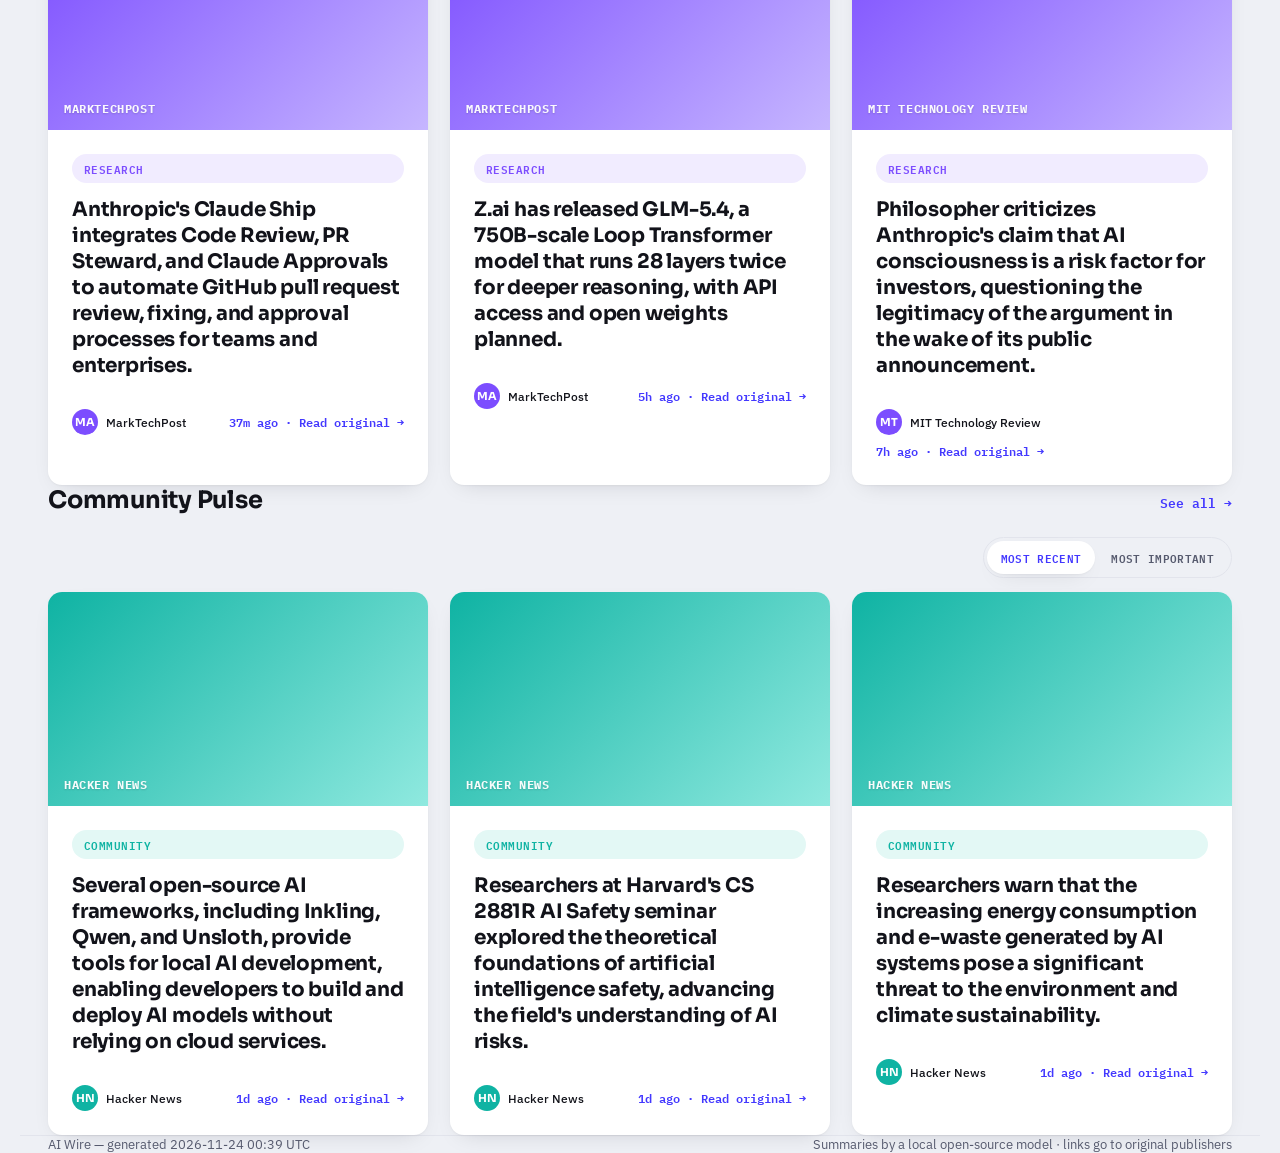
==== commit 711d394f: "Automated daily refresh" ====
--- a/docs/index.html
+++ b/docs/index.html
@@ -34,18 +34,18 @@
 </nav>
 
 <section class="wrap">
-  <div class="eyebrow" style="color:var(--ink-soft); margin-bottom:14px;">Updated 2026-11-22 20:11 UTC</div>
+  <div class="eyebrow" style="color:var(--ink-soft); margin-bottom:14px;">Updated 2026-11-24 00:39 UTC</div>
   
   <div class="hero-grid">
     
-<article class="card big" data-importance="5" data-published="1795372677">
+<article class="card big" data-importance="5" data-published="1795478559">
   <div class="node-banner banner-research"><span class="banner-source">MarkTechPost</span></div>
   <div class="card-body">
     <span class="pill research">Research</span>
-    <h3>NVIDIA has released Alpamayo 2 Edge, a 2B-class reasoning vision-language-action model, for planning driving trajectories with low latency on DRIVE AGX Thor.</h3>
+    <h3>Anthropic&#39;s Claude Ship integrates Code Review, PR Steward, and Claude Approvals to automate GitHub pull request review, fixing, and approval processes for teams and enterprises.</h3>
     <div class="meta">
       <span class="who"><span class="avatar" style="background:#7c4dff">MA</span>MarkTechPost</span>
-      <a class="src-link" href="https://www.marktechpost.com/2026/11/22/nvidia-alpamayo-2-edge-2b-reasoning-vla-drive-thor/" target="_blank" rel="noopener noreferrer">1h ago &middot; Read original &rarr;</a>
+      <a class="src-link" href="https://www.marktechpost.com/2026/11/23/anthropic-claude-ship-pull-request-agents/" target="_blank" rel="noopener noreferrer">37m ago &middot; Read original &rarr;</a>
     </div>
     
   </div>
@@ -53,32 +53,27 @@
 
     <div class="side-stack">
       
-<article class="card" data-importance="5" data-published="1795341834">
-  <div class="node-banner banner-research"><span class="banner-source">MarkTechPost</span></div>
-  <div class="card-body">
-    <span class="pill research">Research</span>
-    <h3>Google has previewed a new API feature called Tool Retrieval in Gemini, allowing for efficient loading of large tool libraries within a single Interactions API request.</h3>
-    <div class="meta">
-      <span class="who"><span class="avatar" style="background:#7c4dff">MA</span>MarkTechPost</span>
-      <a class="src-link" href="https://www.marktechpost.com/2026/11/22/google-gemini-api-tool-retrieval/" target="_blank" rel="noopener noreferrer">10h ago &middot; Read original &rarr;</a>
-    </div>
-    
-    <div class="related-sources">
-      Also covered by
-      <a href="https://www.marktechpost.com/2026/11/18/google-gemini-4-neon-release/" target="_blank" rel="noopener noreferrer">MarkTechPost</a>, <a href="https://www.marktechpost.com/2026/11/13/google-gemini-4-hydrogen/" target="_blank" rel="noopener noreferrer">MarkTechPost</a>, <a href="https://blog.google/products-and-platforms/products/search/gemini-4-hydrogen-search-upgrade/" target="_blank" rel="noopener noreferrer">Google AI Blog</a>, <a href="https://blog.google/innovation-and-ai/technology/developers-tools/gemini-api-tool-retrieval/" target="_blank" rel="noopener noreferrer">Google AI Blog</a>, <a href="https://deepmind.google/blog/introducing-gemini-4-neon/" target="_blank" rel="noopener noreferrer">DeepMind Blog</a>, <a href="https://deepmind.google/blog/introducing-gemini-4-hydrogen/" target="_blank" rel="noopener noreferrer">DeepMind Blog</a>
-    </div>
-    
-  </div>
-</article>
-
-<article class="card" data-importance="5" data-published="1795273200">
-  <div class="node-banner banner-news"><span class="banner-source">The Verge AI</span></div>
-  <div class="card-body">
-    <span class="pill news">News</span>
-    <h3>Anthropic, the AI lab behind Claude, went public on the Nasdaq with a significant IPO, sparking questions about the balance between growth and safety in AI development.</h3>
-    <div class="meta">
-      <span class="who"><span class="avatar" style="background:#e08a2c">TV</span>The Verge AI</span>
-      <a class="src-link" href="https://www.theverge.com/podcast/1038701/anthropic-ipo-ai-safety-openai-nvidia-structure" target="_blank" rel="noopener noreferrer">1d ago &middot; Read original &rarr;</a>
+<article class="card" data-importance="5" data-published="1795471550">
+  <div class="node-banner banner-news"><span class="banner-source">TechCrunch AI</span></div>
+  <div class="card-body">
+    <span class="pill news">News</span>
+    <h3>Anthropic&#39;s Claude Ship introduces AI agents that review, fix, and approve code changes, aiming to automate routine approvals and reduce developer bottlenecks.</h3>
+    <div class="meta">
+      <span class="who"><span class="avatar" style="background:#e08a2c">TA</span>TechCrunch AI</span>
+      <a class="src-link" href="https://techcrunch.com/2026/11/23/anthropic-launches-claude-ship-letting-ai-agents-review-fix-and-approve-code-changes/" target="_blank" rel="noopener noreferrer">2h ago &middot; Read original &rarr;</a>
+    </div>
+    
+  </div>
+</article>
+
+<article class="card" data-importance="5" data-published="1795454063">
+  <div class="node-banner banner-news"><span class="banner-source">TechCrunch AI</span></div>
+  <div class="card-body">
+    <span class="pill news">News</span>
+    <h3>Amazon has acquired Decart&#39;s AI optimization technology and research team in a reported $7.5 billion deal as part of its chip sales strategy.</h3>
+    <div class="meta">
+      <span class="who"><span class="avatar" style="background:#e08a2c">TA</span>TechCrunch AI</span>
+      <a class="src-link" href="https://techcrunch.com/2026/11/23/amazon-snaps-up-decarts-ai-optimization-tech-for-7-5b-as-it-prepares-to-sell-trainium-chips/" target="_blank" rel="noopener noreferrer">7h ago &middot; Read original &rarr;</a>
     </div>
     
   </div>
@@ -105,40 +100,40 @@
 
   <div class="grid grid-3" id="home-grid-news">
     
-<article class="card" data-importance="3" data-published="1795370923">
-  <div class="node-banner banner-news"><span class="banner-source">TechCrunch AI</span></div>
-  <div class="card-body">
-    <span class="pill news">News</span>
-    <h3>Data centers are under scrutiny as the focal point of the growing backlash against Big Tech, driven by concerns over energy consumption and environmental impact.</h3>
-    <div class="meta">
-      <span class="who"><span class="avatar" style="background:#e08a2c">TA</span>TechCrunch AI</span>
-      <a class="src-link" href="https://techcrunch.com/2026/11/22/why-data-centers-are-at-the-center-of-the-big-tech-backlash/" target="_blank" rel="noopener noreferrer">2h ago &middot; Read original &rarr;</a>
-    </div>
-    
-  </div>
-</article>
-
-<article class="card" data-importance="4" data-published="1795368320">
+<article class="card" data-importance="5" data-published="1795471550">
+  <div class="node-banner banner-news"><span class="banner-source">TechCrunch AI</span></div>
+  <div class="card-body">
+    <span class="pill news">News</span>
+    <h3>Anthropic&#39;s Claude Ship introduces AI agents that review, fix, and approve code changes, aiming to automate routine approvals and reduce developer bottlenecks.</h3>
+    <div class="meta">
+      <span class="who"><span class="avatar" style="background:#e08a2c">TA</span>TechCrunch AI</span>
+      <a class="src-link" href="https://techcrunch.com/2026/11/23/anthropic-launches-claude-ship-letting-ai-agents-review-fix-and-approve-code-changes/" target="_blank" rel="noopener noreferrer">2h ago &middot; Read original &rarr;</a>
+    </div>
+    
+  </div>
+</article>
+
+<article class="card" data-importance="4" data-published="1795471325">
+  <div class="node-banner banner-news"><span class="banner-source">TechCrunch AI</span></div>
+  <div class="card-body">
+    <span class="pill news">News</span>
+    <h3>Supertake, a startup, has raised $20M to enable users to create AI-driven stock portfolios based on their market predictions without actively selecting individual stocks.</h3>
+    <div class="meta">
+      <span class="who"><span class="avatar" style="background:#e08a2c">TA</span>TechCrunch AI</span>
+      <a class="src-link" href="https://techcrunch.com/2026/11/23/supertake-raises-20m-to-let-ai-agents-turn-your-market-predictions-into-stock-portfolios/" target="_blank" rel="noopener noreferrer">2h ago &middot; Read original &rarr;</a>
+    </div>
+    
+  </div>
+</article>
+
+<article class="card" data-importance="4" data-published="1795468177">
   <div class="node-banner banner-news"><span class="banner-source">The Verge AI</span></div>
   <div class="card-body">
     <span class="pill news">News</span>
-    <h3>The Binding of Isaac: Repentance Plus has removed AI-generated music from a Grand Theft Auto-themed section after being criticized on Steam.</h3>
+    <h3>The UN climate conference was hindered by the growing energy demands of AI data centers, exacerbating the challenge of transitioning to clean energy globally.</h3>
     <div class="meta">
       <span class="who"><span class="avatar" style="background:#e08a2c">TV</span>The Verge AI</span>
-      <a class="src-link" href="https://www.theverge.com/games/1039770/binding-of-isaac-ai-music" target="_blank" rel="noopener noreferrer">2h ago &middot; Read original &rarr;</a>
-    </div>
-    
-  </div>
-</article>
-
-<article class="card" data-importance="3" data-published="1795352400">
-  <div class="node-banner banner-news"><span class="banner-source">The Verge AI</span></div>
-  <div class="card-body">
-    <span class="pill news">News</span>
-    <h3>A &#34;vibe-coding&#34; revolution is emerging in the tech industry, where AI is being used to infuse gadgets with emotional resonance and intuitive design.</h3>
-    <div class="meta">
-      <span class="who"><span class="avatar" style="background:#e08a2c">TV</span>The Verge AI</span>
-      <a class="src-link" href="https://www.theverge.com/column/1039139/vibe-coding-gadgets-tv-camera" target="_blank" rel="noopener noreferrer">7h ago &middot; Read original &rarr;</a>
+      <a class="src-link" href="https://www.theverge.com/science/1040497/ai-data-centers-electricity-un-climate-summit" target="_blank" rel="noopener noreferrer">3h ago &middot; Read original &rarr;</a>
     </div>
     
   </div>
@@ -164,45 +159,40 @@
 
   <div class="grid grid-3" id="home-grid-research">
     
-<article class="card" data-importance="5" data-published="1795372677">
+<article class="card" data-importance="5" data-published="1795478559">
   <div class="node-banner banner-research"><span class="banner-source">MarkTechPost</span></div>
   <div class="card-body">
     <span class="pill research">Research</span>
-    <h3>NVIDIA has released Alpamayo 2 Edge, a 2B-class reasoning vision-language-action model, for planning driving trajectories with low latency on DRIVE AGX Thor.</h3>
+    <h3>Anthropic&#39;s Claude Ship integrates Code Review, PR Steward, and Claude Approvals to automate GitHub pull request review, fixing, and approval processes for teams and enterprises.</h3>
     <div class="meta">
       <span class="who"><span class="avatar" style="background:#7c4dff">MA</span>MarkTechPost</span>
-      <a class="src-link" href="https://www.marktechpost.com/2026/11/22/nvidia-alpamayo-2-edge-2b-reasoning-vla-drive-thor/" target="_blank" rel="noopener noreferrer">1h ago &middot; Read original &rarr;</a>
-    </div>
-    
-  </div>
-</article>
-
-<article class="card" data-importance="4" data-published="1795343777">
+      <a class="src-link" href="https://www.marktechpost.com/2026/11/23/anthropic-claude-ship-pull-request-agents/" target="_blank" rel="noopener noreferrer">37m ago &middot; Read original &rarr;</a>
+    </div>
+    
+  </div>
+</article>
+
+<article class="card" data-importance="4" data-published="1795461100">
   <div class="node-banner banner-research"><span class="banner-source">MarkTechPost</span></div>
   <div class="card-body">
     <span class="pill research">Research</span>
-    <h3>Several personal AI agents, including Hermes Agent, OpenClaw, and Gemini Spark, have been compared on their memory, security, and cost in a 2026 ranking.</h3>
+    <h3>Z.ai has released GLM-5.4, a 750B-scale Loop Transformer model that runs 28 layers twice for deeper reasoning, with API access and open weights planned.</h3>
     <div class="meta">
       <span class="who"><span class="avatar" style="background:#7c4dff">MA</span>MarkTechPost</span>
-      <a class="src-link" href="https://www.marktechpost.com/2026/11/22/best-personal-ai-agents-2026/" target="_blank" rel="noopener noreferrer">9h ago &middot; Read original &rarr;</a>
-    </div>
-    
-  </div>
-</article>
-
-<article class="card" data-importance="5" data-published="1795341834">
-  <div class="node-banner banner-research"><span class="banner-source">MarkTechPost</span></div>
-  <div class="card-body">
-    <span class="pill research">Research</span>
-    <h3>Google has previewed a new API feature called Tool Retrieval in Gemini, allowing for efficient loading of large tool libraries within a single Interactions API request.</h3>
-    <div class="meta">
-      <span class="who"><span class="avatar" style="background:#7c4dff">MA</span>MarkTechPost</span>
-      <a class="src-link" href="https://www.marktechpost.com/2026/11/22/google-gemini-api-tool-retrieval/" target="_blank" rel="noopener noreferrer">10h ago &middot; Read original &rarr;</a>
-    </div>
-    
-    <div class="related-sources">
-      Also covered by
-      <a href="https://www.marktechpost.com/2026/11/18/google-gemini-4-neon-release/" target="_blank" rel="noopener noreferrer">MarkTechPost</a>, <a href="https://www.marktechpost.com/2026/11/13/google-gemini-4-hydrogen/" target="_blank" rel="noopener noreferrer">MarkTechPost</a>, <a href="https://blog.google/products-and-platforms/products/search/gemini-4-hydrogen-search-upgrade/" target="_blank" rel="noopener noreferrer">Google AI Blog</a>, <a href="https://blog.google/innovation-and-ai/technology/developers-tools/gemini-api-tool-retrieval/" target="_blank" rel="noopener noreferrer">Google AI Blog</a>, <a href="https://deepmind.google/blog/introducing-gemini-4-neon/" target="_blank" rel="noopener noreferrer">DeepMind Blog</a>, <a href="https://deepmind.google/blog/introducing-gemini-4-hydrogen/" target="_blank" rel="noopener noreferrer">DeepMind Blog</a>
+      <a class="src-link" href="https://www.marktechpost.com/2026/11/23/zai-glm-5-4-loop-transformer/" target="_blank" rel="noopener noreferrer">5h ago &middot; Read original &rarr;</a>
+    </div>
+    
+  </div>
+</article>
+
+<article class="card" data-importance="4" data-published="1795455368">
+  <div class="node-banner banner-research"><span class="banner-source">MIT Technology Review</span></div>
+  <div class="card-body">
+    <span class="pill research">Research</span>
+    <h3>Philosopher criticizes Anthropic&#39;s claim that AI consciousness is a risk factor for investors, questioning the legitimacy of the argument in the wake of its public announcement.</h3>
+    <div class="meta">
+      <span class="who"><span class="avatar" style="background:#7c4dff">MT</span>MIT Technology Review</span>
+      <a class="src-link" href="https://www.technologyreview.com/2026/11/23/1149569/a-legendary-philosopher-isnt-buying-anthropics-consciousness-argument/" target="_blank" rel="noopener noreferrer">7h ago &middot; Read original &rarr;</a>
     </div>
     
   </div>
@@ -228,6 +218,32 @@
 
   <div class="grid grid-3" id="home-grid-community">
     
+<article class="card" data-importance="2" data-published="1795381276">
+  <div class="node-banner banner-community"><span class="banner-source">Hacker News</span></div>
+  <div class="card-body">
+    <span class="pill community">Community</span>
+    <h3>Several open-source AI frameworks, including Inkling, Qwen, and Unsloth, provide tools for local AI development, enabling developers to build and deploy AI models without relying on cloud services.</h3>
+    <div class="meta">
+      <span class="who"><span class="avatar" style="background:#0fb3a3">HN</span>Hacker News</span>
+      <a class="src-link" href="https://www.gpupartner.com/blog/beginners-guide-local-ai-inkling-qwen-unsloth" target="_blank" rel="noopener noreferrer">1d ago &middot; Read original &rarr;</a>
+    </div>
+    
+  </div>
+</article>
+
+<article class="card" data-importance="3" data-published="1795370514">
+  <div class="node-banner banner-community"><span class="banner-source">Hacker News</span></div>
+  <div class="card-body">
+    <span class="pill community">Community</span>
+    <h3>Researchers at Harvard&#39;s CS 2881R AI Safety seminar explored the theoretical foundations of artificial intelligence safety, advancing the field&#39;s understanding of AI risks.</h3>
+    <div class="meta">
+      <span class="who"><span class="avatar" style="background:#0fb3a3">HN</span>Hacker News</span>
+      <a class="src-link" href="https://boazbk.github.io/mltheoryseminar/" target="_blank" rel="noopener noreferrer">1d ago &middot; Read original &rarr;</a>
+    </div>
+    
+  </div>
+</article>
+
 <article class="card" data-importance="2" data-published="1795349986">
   <div class="node-banner banner-community"><span class="banner-source">Hacker News</span></div>
   <div class="card-body">
@@ -235,33 +251,7 @@
     <h3>Researchers warn that the increasing energy consumption and e-waste generated by AI systems pose a significant threat to the environment and climate sustainability.</h3>
     <div class="meta">
       <span class="who"><span class="avatar" style="background:#0fb3a3">HN</span>Hacker News</span>
-      <a class="src-link" href="https://www.bloodinthemachine.com/p/ai-is-becoming-a-disaster-for-the" target="_blank" rel="noopener noreferrer">7h ago &middot; Read original &rarr;</a>
-    </div>
-    
-  </div>
-</article>
-
-<article class="card" data-importance="2" data-published="1795324303">
-  <div class="node-banner banner-community"><span class="banner-source">Hacker News</span></div>
-  <div class="card-body">
-    <span class="pill community">Community</span>
-    <h3>Canary tokens are being explored as a potential solution to secure AI-powered supply chain management systems from cyber threats and data breaches.</h3>
-    <div class="meta">
-      <span class="who"><span class="avatar" style="background:#0fb3a3">HN</span>Hacker News</span>
-      <a class="src-link" href="https://www.dragos.com/blog/ai-supply-chain-security-canary-tokens" target="_blank" rel="noopener noreferrer">14h ago &middot; Read original &rarr;</a>
-    </div>
-    
-  </div>
-</article>
-
-<article class="card" data-importance="2" data-published="1795313402">
-  <div class="node-banner banner-community"><span class="banner-source">Hacker News</span></div>
-  <div class="card-body">
-    <span class="pill community">Community</span>
-    <h3>Researchers and experts debate the feasibility of creating conscious AI, citing limitations in current understanding of intelligence, cognition, and the human brain.</h3>
-    <div class="meta">
-      <span class="who"><span class="avatar" style="background:#0fb3a3">HN</span>Hacker News</span>
-      <a class="src-link" href="https://www.noemamag.com/the-mythology-of-conscious-ai/" target="_blank" rel="noopener noreferrer">18h ago &middot; Read original &rarr;</a>
+      <a class="src-link" href="https://www.bloodinthemachine.com/p/ai-is-becoming-a-disaster-for-the" target="_blank" rel="noopener noreferrer">1d ago &middot; Read original &rarr;</a>
     </div>
     
   </div>
@@ -272,7 +262,7 @@
 </section>
 
 <footer class="wrap">
-  <span>AI Wire &mdash; generated 2026-11-22 20:11 UTC</span>
+  <span>AI Wire &mdash; generated 2026-11-24 00:39 UTC</span>
   <span>Summaries by a local open-source model &middot; links go to original publishers</span>
 </footer>
 <script src="sort.js"></script>
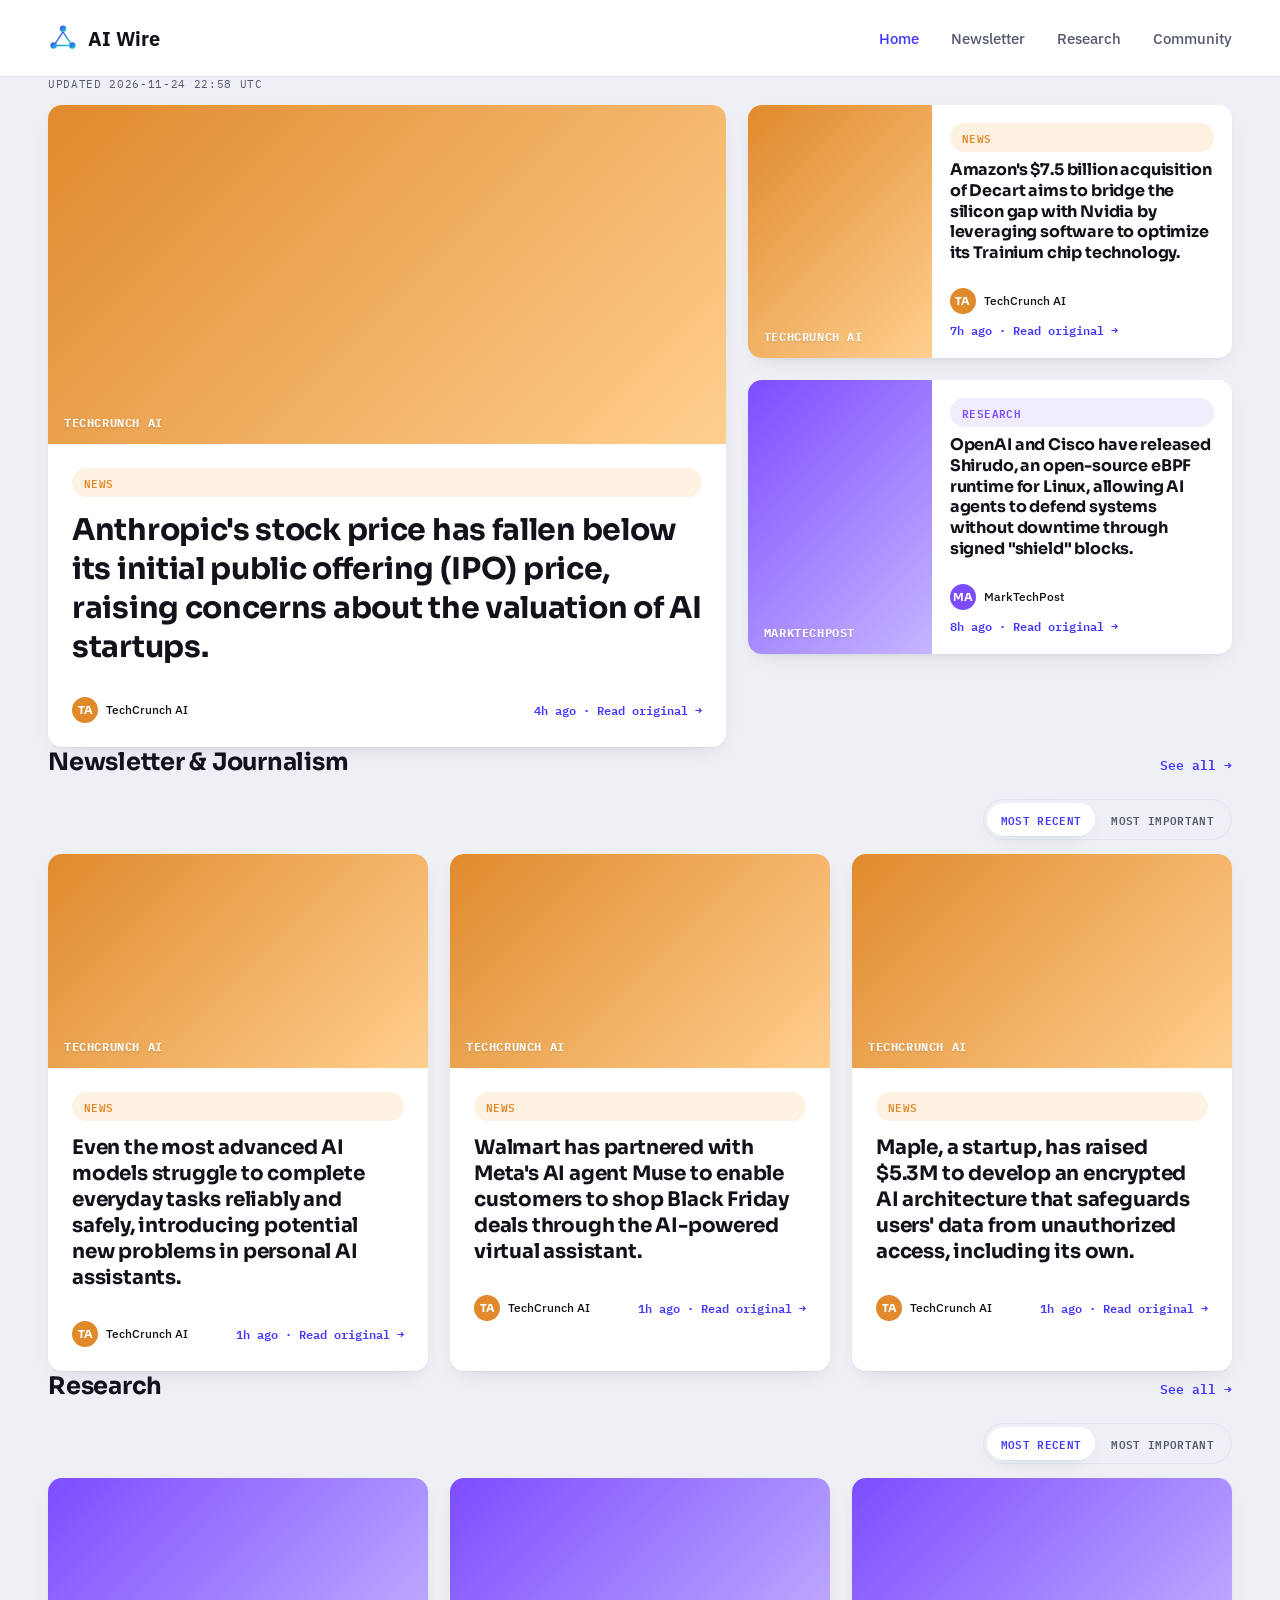
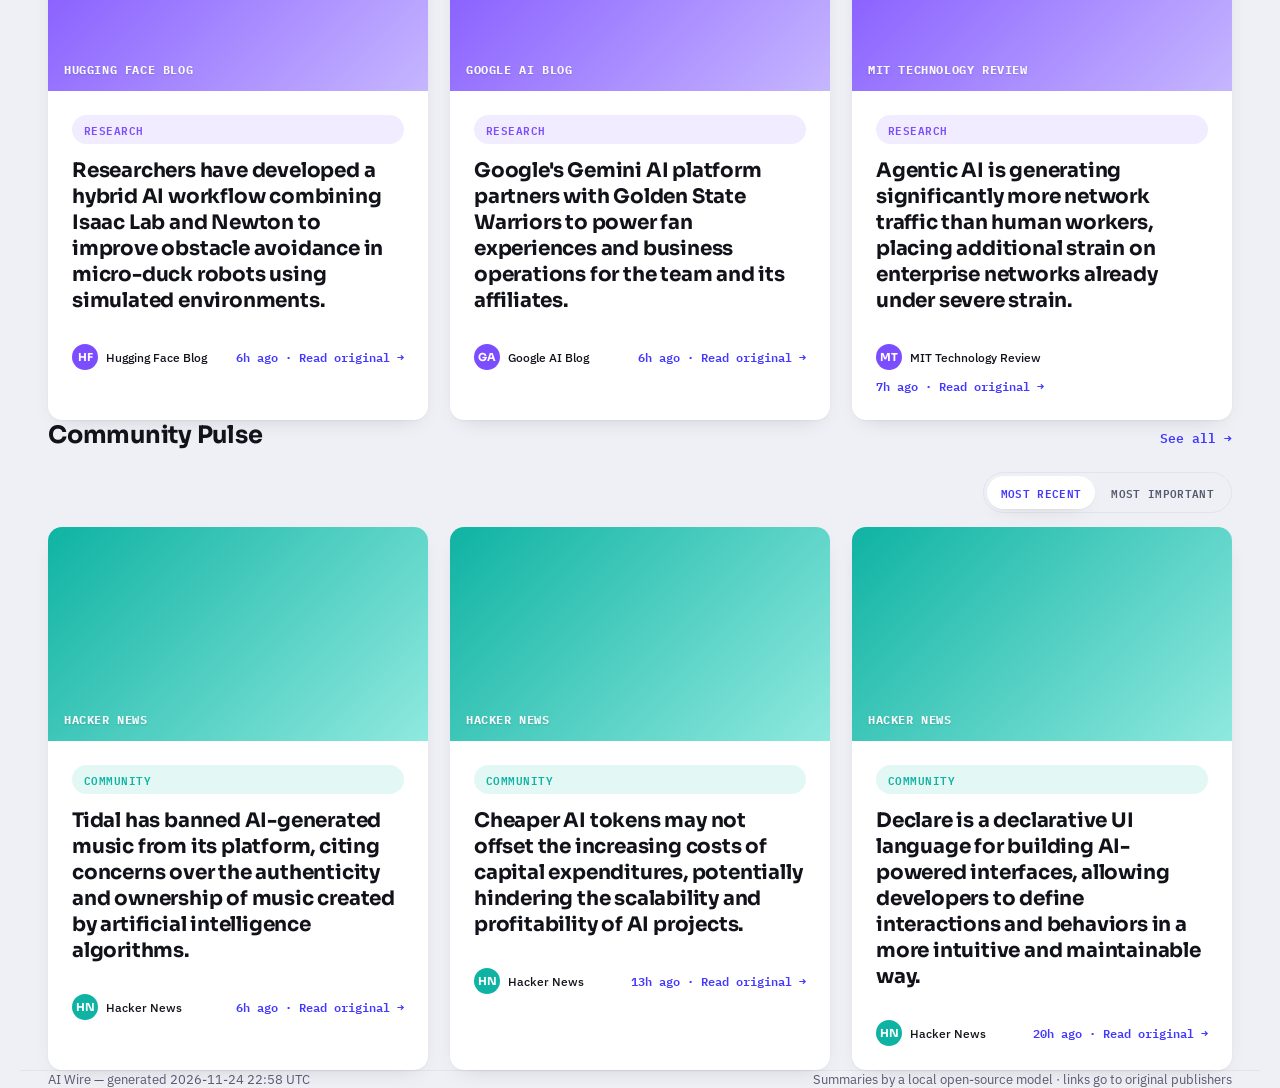
==== commit f5d5785c: "Automated daily refresh" ====
--- a/docs/index.html
+++ b/docs/index.html
@@ -34,18 +34,18 @@
 </nav>
 
 <section class="wrap">
-  <div class="eyebrow" style="color:var(--ink-soft); margin-bottom:14px;">Updated 2026-11-24 00:39 UTC</div>
+  <div class="eyebrow" style="color:var(--ink-soft); margin-bottom:14px;">Updated 2026-11-24 22:58 UTC</div>
   
   <div class="hero-grid">
     
-<article class="card big" data-importance="5" data-published="1795478559">
-  <div class="node-banner banner-research"><span class="banner-source">MarkTechPost</span></div>
-  <div class="card-body">
-    <span class="pill research">Research</span>
-    <h3>Anthropic&#39;s Claude Ship integrates Code Review, PR Steward, and Claude Approvals to automate GitHub pull request review, fixing, and approval processes for teams and enterprises.</h3>
-    <div class="meta">
-      <span class="who"><span class="avatar" style="background:#7c4dff">MA</span>MarkTechPost</span>
-      <a class="src-link" href="https://www.marktechpost.com/2026/11/23/anthropic-claude-ship-pull-request-agents/" target="_blank" rel="noopener noreferrer">37m ago &middot; Read original &rarr;</a>
+<article class="card big" data-importance="5" data-published="1795545042">
+  <div class="node-banner banner-news"><span class="banner-source">TechCrunch AI</span></div>
+  <div class="card-body">
+    <span class="pill news">News</span>
+    <h3>Anthropic&#39;s stock price has fallen below its initial public offering (IPO) price, raising concerns about the valuation of AI startups.</h3>
+    <div class="meta">
+      <span class="who"><span class="avatar" style="background:#e08a2c">TA</span>TechCrunch AI</span>
+      <a class="src-link" href="https://techcrunch.com/2026/11/24/anthropic-shares-fall-below-ipo-price-a-worrying-sign-for-ai-startups/" target="_blank" rel="noopener noreferrer">4h ago &middot; Read original &rarr;</a>
     </div>
     
   </div>
@@ -53,27 +53,27 @@
 
     <div class="side-stack">
       
-<article class="card" data-importance="5" data-published="1795471550">
-  <div class="node-banner banner-news"><span class="banner-source">TechCrunch AI</span></div>
-  <div class="card-body">
-    <span class="pill news">News</span>
-    <h3>Anthropic&#39;s Claude Ship introduces AI agents that review, fix, and approve code changes, aiming to automate routine approvals and reduce developer bottlenecks.</h3>
-    <div class="meta">
-      <span class="who"><span class="avatar" style="background:#e08a2c">TA</span>TechCrunch AI</span>
-      <a class="src-link" href="https://techcrunch.com/2026/11/23/anthropic-launches-claude-ship-letting-ai-agents-review-fix-and-approve-code-changes/" target="_blank" rel="noopener noreferrer">2h ago &middot; Read original &rarr;</a>
-    </div>
-    
-  </div>
-</article>
-
-<article class="card" data-importance="5" data-published="1795454063">
-  <div class="node-banner banner-news"><span class="banner-source">TechCrunch AI</span></div>
-  <div class="card-body">
-    <span class="pill news">News</span>
-    <h3>Amazon has acquired Decart&#39;s AI optimization technology and research team in a reported $7.5 billion deal as part of its chip sales strategy.</h3>
-    <div class="meta">
-      <span class="who"><span class="avatar" style="background:#e08a2c">TA</span>TechCrunch AI</span>
-      <a class="src-link" href="https://techcrunch.com/2026/11/23/amazon-snaps-up-decarts-ai-optimization-tech-for-7-5b-as-it-prepares-to-sell-trainium-chips/" target="_blank" rel="noopener noreferrer">7h ago &middot; Read original &rarr;</a>
+<article class="card" data-importance="5" data-published="1795535467">
+  <div class="node-banner banner-news"><span class="banner-source">TechCrunch AI</span></div>
+  <div class="card-body">
+    <span class="pill news">News</span>
+    <h3>Amazon&#39;s $7.5 billion acquisition of Decart aims to bridge the silicon gap with Nvidia by leveraging software to optimize its Trainium chip technology.</h3>
+    <div class="meta">
+      <span class="who"><span class="avatar" style="background:#e08a2c">TA</span>TechCrunch AI</span>
+      <a class="src-link" href="https://techcrunch.com/2026/11/24/amazons-decart-acquisition-is-a-bet-on-using-software-to-narrow-the-gap-with-nvidia-in-the-ai-chip-race/" target="_blank" rel="noopener noreferrer">7h ago &middot; Read original &rarr;</a>
+    </div>
+    
+  </div>
+</article>
+
+<article class="card" data-importance="5" data-published="1795529813">
+  <div class="node-banner banner-research"><span class="banner-source">MarkTechPost</span></div>
+  <div class="card-body">
+    <span class="pill research">Research</span>
+    <h3>OpenAI and Cisco have released Shirudo, an open-source eBPF runtime for Linux, allowing AI agents to defend systems without downtime through signed &#34;shield&#34; blocks.</h3>
+    <div class="meta">
+      <span class="who"><span class="avatar" style="background:#7c4dff">MA</span>MarkTechPost</span>
+      <a class="src-link" href="https://www.marktechpost.com/2026/11/24/openai-cisco-shirudo-ebpf-linux-runtime/" target="_blank" rel="noopener noreferrer">8h ago &middot; Read original &rarr;</a>
     </div>
     
   </div>
@@ -100,40 +100,40 @@
 
   <div class="grid grid-3" id="home-grid-news">
     
-<article class="card" data-importance="5" data-published="1795471550">
-  <div class="node-banner banner-news"><span class="banner-source">TechCrunch AI</span></div>
-  <div class="card-body">
-    <span class="pill news">News</span>
-    <h3>Anthropic&#39;s Claude Ship introduces AI agents that review, fix, and approve code changes, aiming to automate routine approvals and reduce developer bottlenecks.</h3>
-    <div class="meta">
-      <span class="who"><span class="avatar" style="background:#e08a2c">TA</span>TechCrunch AI</span>
-      <a class="src-link" href="https://techcrunch.com/2026/11/23/anthropic-launches-claude-ship-letting-ai-agents-review-fix-and-approve-code-changes/" target="_blank" rel="noopener noreferrer">2h ago &middot; Read original &rarr;</a>
-    </div>
-    
-  </div>
-</article>
-
-<article class="card" data-importance="4" data-published="1795471325">
-  <div class="node-banner banner-news"><span class="banner-source">TechCrunch AI</span></div>
-  <div class="card-body">
-    <span class="pill news">News</span>
-    <h3>Supertake, a startup, has raised $20M to enable users to create AI-driven stock portfolios based on their market predictions without actively selecting individual stocks.</h3>
-    <div class="meta">
-      <span class="who"><span class="avatar" style="background:#e08a2c">TA</span>TechCrunch AI</span>
-      <a class="src-link" href="https://techcrunch.com/2026/11/23/supertake-raises-20m-to-let-ai-agents-turn-your-market-predictions-into-stock-portfolios/" target="_blank" rel="noopener noreferrer">2h ago &middot; Read original &rarr;</a>
-    </div>
-    
-  </div>
-</article>
-
-<article class="card" data-importance="4" data-published="1795468177">
-  <div class="node-banner banner-news"><span class="banner-source">The Verge AI</span></div>
-  <div class="card-body">
-    <span class="pill news">News</span>
-    <h3>The UN climate conference was hindered by the growing energy demands of AI data centers, exacerbating the challenge of transitioning to clean energy globally.</h3>
-    <div class="meta">
-      <span class="who"><span class="avatar" style="background:#e08a2c">TV</span>The Verge AI</span>
-      <a class="src-link" href="https://www.theverge.com/science/1040497/ai-data-centers-electricity-un-climate-summit" target="_blank" rel="noopener noreferrer">3h ago &middot; Read original &rarr;</a>
+<article class="card" data-importance="3" data-published="1795556009">
+  <div class="node-banner banner-news"><span class="banner-source">TechCrunch AI</span></div>
+  <div class="card-body">
+    <span class="pill news">News</span>
+    <h3>Even the most advanced AI models struggle to complete everyday tasks reliably and safely, introducing potential new problems in personal AI assistants.</h3>
+    <div class="meta">
+      <span class="who"><span class="avatar" style="background:#e08a2c">TA</span>TechCrunch AI</span>
+      <a class="src-link" href="https://techcrunch.com/2026/11/24/even-the-best-ai-agents-struggle-with-everyday-life/" target="_blank" rel="noopener noreferrer">1h ago &middot; Read original &rarr;</a>
+    </div>
+    
+  </div>
+</article>
+
+<article class="card" data-importance="4" data-published="1795555958">
+  <div class="node-banner banner-news"><span class="banner-source">TechCrunch AI</span></div>
+  <div class="card-body">
+    <span class="pill news">News</span>
+    <h3>Walmart has partnered with Meta&#39;s AI agent Muse to enable customers to shop Black Friday deals through the AI-powered virtual assistant.</h3>
+    <div class="meta">
+      <span class="who"><span class="avatar" style="background:#e08a2c">TA</span>TechCrunch AI</span>
+      <a class="src-link" href="https://techcrunch.com/2026/11/24/walmart-teams-up-with-meta-to-bring-black-friday-deals-to-ai-agent-muse/" target="_blank" rel="noopener noreferrer">1h ago &middot; Read original &rarr;</a>
+    </div>
+    
+  </div>
+</article>
+
+<article class="card" data-importance="4" data-published="1795555192">
+  <div class="node-banner banner-news"><span class="banner-source">TechCrunch AI</span></div>
+  <div class="card-body">
+    <span class="pill news">News</span>
+    <h3>Maple, a startup, has raised $5.3M to develop an encrypted AI architecture that safeguards users&#39; data from unauthorized access, including its own.</h3>
+    <div class="meta">
+      <span class="who"><span class="avatar" style="background:#e08a2c">TA</span>TechCrunch AI</span>
+      <a class="src-link" href="https://techcrunch.com/2026/11/24/maple-raises-5-3m-to-build-ai-products-that-protect-your-data-even-from-itself/" target="_blank" rel="noopener noreferrer">1h ago &middot; Read original &rarr;</a>
     </div>
     
   </div>
@@ -159,40 +159,40 @@
 
   <div class="grid grid-3" id="home-grid-research">
     
-<article class="card" data-importance="5" data-published="1795478559">
-  <div class="node-banner banner-research"><span class="banner-source">MarkTechPost</span></div>
-  <div class="card-body">
-    <span class="pill research">Research</span>
-    <h3>Anthropic&#39;s Claude Ship integrates Code Review, PR Steward, and Claude Approvals to automate GitHub pull request review, fixing, and approval processes for teams and enterprises.</h3>
-    <div class="meta">
-      <span class="who"><span class="avatar" style="background:#7c4dff">MA</span>MarkTechPost</span>
-      <a class="src-link" href="https://www.marktechpost.com/2026/11/23/anthropic-claude-ship-pull-request-agents/" target="_blank" rel="noopener noreferrer">37m ago &middot; Read original &rarr;</a>
-    </div>
-    
-  </div>
-</article>
-
-<article class="card" data-importance="4" data-published="1795461100">
-  <div class="node-banner banner-research"><span class="banner-source">MarkTechPost</span></div>
-  <div class="card-body">
-    <span class="pill research">Research</span>
-    <h3>Z.ai has released GLM-5.4, a 750B-scale Loop Transformer model that runs 28 layers twice for deeper reasoning, with API access and open weights planned.</h3>
-    <div class="meta">
-      <span class="who"><span class="avatar" style="background:#7c4dff">MA</span>MarkTechPost</span>
-      <a class="src-link" href="https://www.marktechpost.com/2026/11/23/zai-glm-5-4-loop-transformer/" target="_blank" rel="noopener noreferrer">5h ago &middot; Read original &rarr;</a>
-    </div>
-    
-  </div>
-</article>
-
-<article class="card" data-importance="4" data-published="1795455368">
+<article class="card" data-importance="3" data-published="1795538053">
+  <div class="node-banner banner-research"><span class="banner-source">Hugging Face Blog</span></div>
+  <div class="card-body">
+    <span class="pill research">Research</span>
+    <h3>Researchers have developed a hybrid AI workflow combining Isaac Lab and Newton to improve obstacle avoidance in micro-duck robots using simulated environments.</h3>
+    <div class="meta">
+      <span class="who"><span class="avatar" style="background:#7c4dff">HF</span>Hugging Face Blog</span>
+      <a class="src-link" href="https://huggingface.co/blog/nvidia/microduck-obstacle-avoidance" target="_blank" rel="noopener noreferrer">6h ago &middot; Read original &rarr;</a>
+    </div>
+    
+  </div>
+</article>
+
+<article class="card" data-importance="4" data-published="1795536000">
+  <div class="node-banner banner-research"><span class="banner-source">Google AI Blog</span></div>
+  <div class="card-body">
+    <span class="pill research">Research</span>
+    <h3>Google&#39;s Gemini AI platform partners with Golden State Warriors to power fan experiences and business operations for the team and its affiliates.</h3>
+    <div class="meta">
+      <span class="who"><span class="avatar" style="background:#7c4dff">GA</span>Google AI Blog</span>
+      <a class="src-link" href="https://blog.google/products-and-platforms/products/gemini/gemini-golden-state/" target="_blank" rel="noopener noreferrer">6h ago &middot; Read original &rarr;</a>
+    </div>
+    
+  </div>
+</article>
+
+<article class="card" data-importance="3" data-published="1795533316">
   <div class="node-banner banner-research"><span class="banner-source">MIT Technology Review</span></div>
   <div class="card-body">
     <span class="pill research">Research</span>
-    <h3>Philosopher criticizes Anthropic&#39;s claim that AI consciousness is a risk factor for investors, questioning the legitimacy of the argument in the wake of its public announcement.</h3>
+    <h3>Agentic AI is generating significantly more network traffic than human workers, placing additional strain on enterprise networks already under severe strain.</h3>
     <div class="meta">
       <span class="who"><span class="avatar" style="background:#7c4dff">MT</span>MIT Technology Review</span>
-      <a class="src-link" href="https://www.technologyreview.com/2026/11/23/1149569/a-legendary-philosopher-isnt-buying-anthropics-consciousness-argument/" target="_blank" rel="noopener noreferrer">7h ago &middot; Read original &rarr;</a>
+      <a class="src-link" href="https://www.technologyreview.com/2026/11/24/1148091/raising-the-stakes-for-enterprise-networks-with-ai-modernization/" target="_blank" rel="noopener noreferrer">7h ago &middot; Read original &rarr;</a>
     </div>
     
   </div>
@@ -218,40 +218,40 @@
 
   <div class="grid grid-3" id="home-grid-community">
     
-<article class="card" data-importance="2" data-published="1795381276">
+<article class="card" data-importance="3" data-published="1795536758">
   <div class="node-banner banner-community"><span class="banner-source">Hacker News</span></div>
   <div class="card-body">
     <span class="pill community">Community</span>
-    <h3>Several open-source AI frameworks, including Inkling, Qwen, and Unsloth, provide tools for local AI development, enabling developers to build and deploy AI models without relying on cloud services.</h3>
+    <h3>Tidal has banned AI-generated music from its platform, citing concerns over the authenticity and ownership of music created by artificial intelligence algorithms.</h3>
     <div class="meta">
       <span class="who"><span class="avatar" style="background:#0fb3a3">HN</span>Hacker News</span>
-      <a class="src-link" href="https://www.gpupartner.com/blog/beginners-guide-local-ai-inkling-qwen-unsloth" target="_blank" rel="noopener noreferrer">1d ago &middot; Read original &rarr;</a>
-    </div>
-    
-  </div>
-</article>
-
-<article class="card" data-importance="3" data-published="1795370514">
+      <a class="src-link" href="https://variety.com/2026/music/news/tidal-bans-ai-generated-music-1236956924/" target="_blank" rel="noopener noreferrer">6h ago &middot; Read original &rarr;</a>
+    </div>
+    
+  </div>
+</article>
+
+<article class="card" data-importance="2" data-published="1795513190">
   <div class="node-banner banner-community"><span class="banner-source">Hacker News</span></div>
   <div class="card-body">
     <span class="pill community">Community</span>
-    <h3>Researchers at Harvard&#39;s CS 2881R AI Safety seminar explored the theoretical foundations of artificial intelligence safety, advancing the field&#39;s understanding of AI risks.</h3>
+    <h3>Cheaper AI tokens may not offset the increasing costs of capital expenditures, potentially hindering the scalability and profitability of AI projects.</h3>
     <div class="meta">
       <span class="who"><span class="avatar" style="background:#0fb3a3">HN</span>Hacker News</span>
-      <a class="src-link" href="https://boazbk.github.io/mltheoryseminar/" target="_blank" rel="noopener noreferrer">1d ago &middot; Read original &rarr;</a>
-    </div>
-    
-  </div>
-</article>
-
-<article class="card" data-importance="2" data-published="1795349986">
+      <a class="src-link" href="https://philippdubach.com/posts/cheaper-ai-tokens-wont-pay-for-capex/" target="_blank" rel="noopener noreferrer">13h ago &middot; Read original &rarr;</a>
+    </div>
+    
+  </div>
+</article>
+
+<article class="card" data-importance="2" data-published="1795487816">
   <div class="node-banner banner-community"><span class="banner-source">Hacker News</span></div>
   <div class="card-body">
     <span class="pill community">Community</span>
-    <h3>Researchers warn that the increasing energy consumption and e-waste generated by AI systems pose a significant threat to the environment and climate sustainability.</h3>
+    <h3>Declare is a declarative UI language for building AI-powered interfaces, allowing developers to define interactions and behaviors in a more intuitive and maintainable way.</h3>
     <div class="meta">
       <span class="who"><span class="avatar" style="background:#0fb3a3">HN</span>Hacker News</span>
-      <a class="src-link" href="https://www.bloodinthemachine.com/p/ai-is-becoming-a-disaster-for-the" target="_blank" rel="noopener noreferrer">1d ago &middot; Read original &rarr;</a>
+      <a class="src-link" href="https://davidtemkin.github.io/declarelang/" target="_blank" rel="noopener noreferrer">20h ago &middot; Read original &rarr;</a>
     </div>
     
   </div>
@@ -262,7 +262,7 @@
 </section>
 
 <footer class="wrap">
-  <span>AI Wire &mdash; generated 2026-11-24 00:39 UTC</span>
+  <span>AI Wire &mdash; generated 2026-11-24 22:58 UTC</span>
   <span>Summaries by a local open-source model &middot; links go to original publishers</span>
 </footer>
 <script src="sort.js"></script>
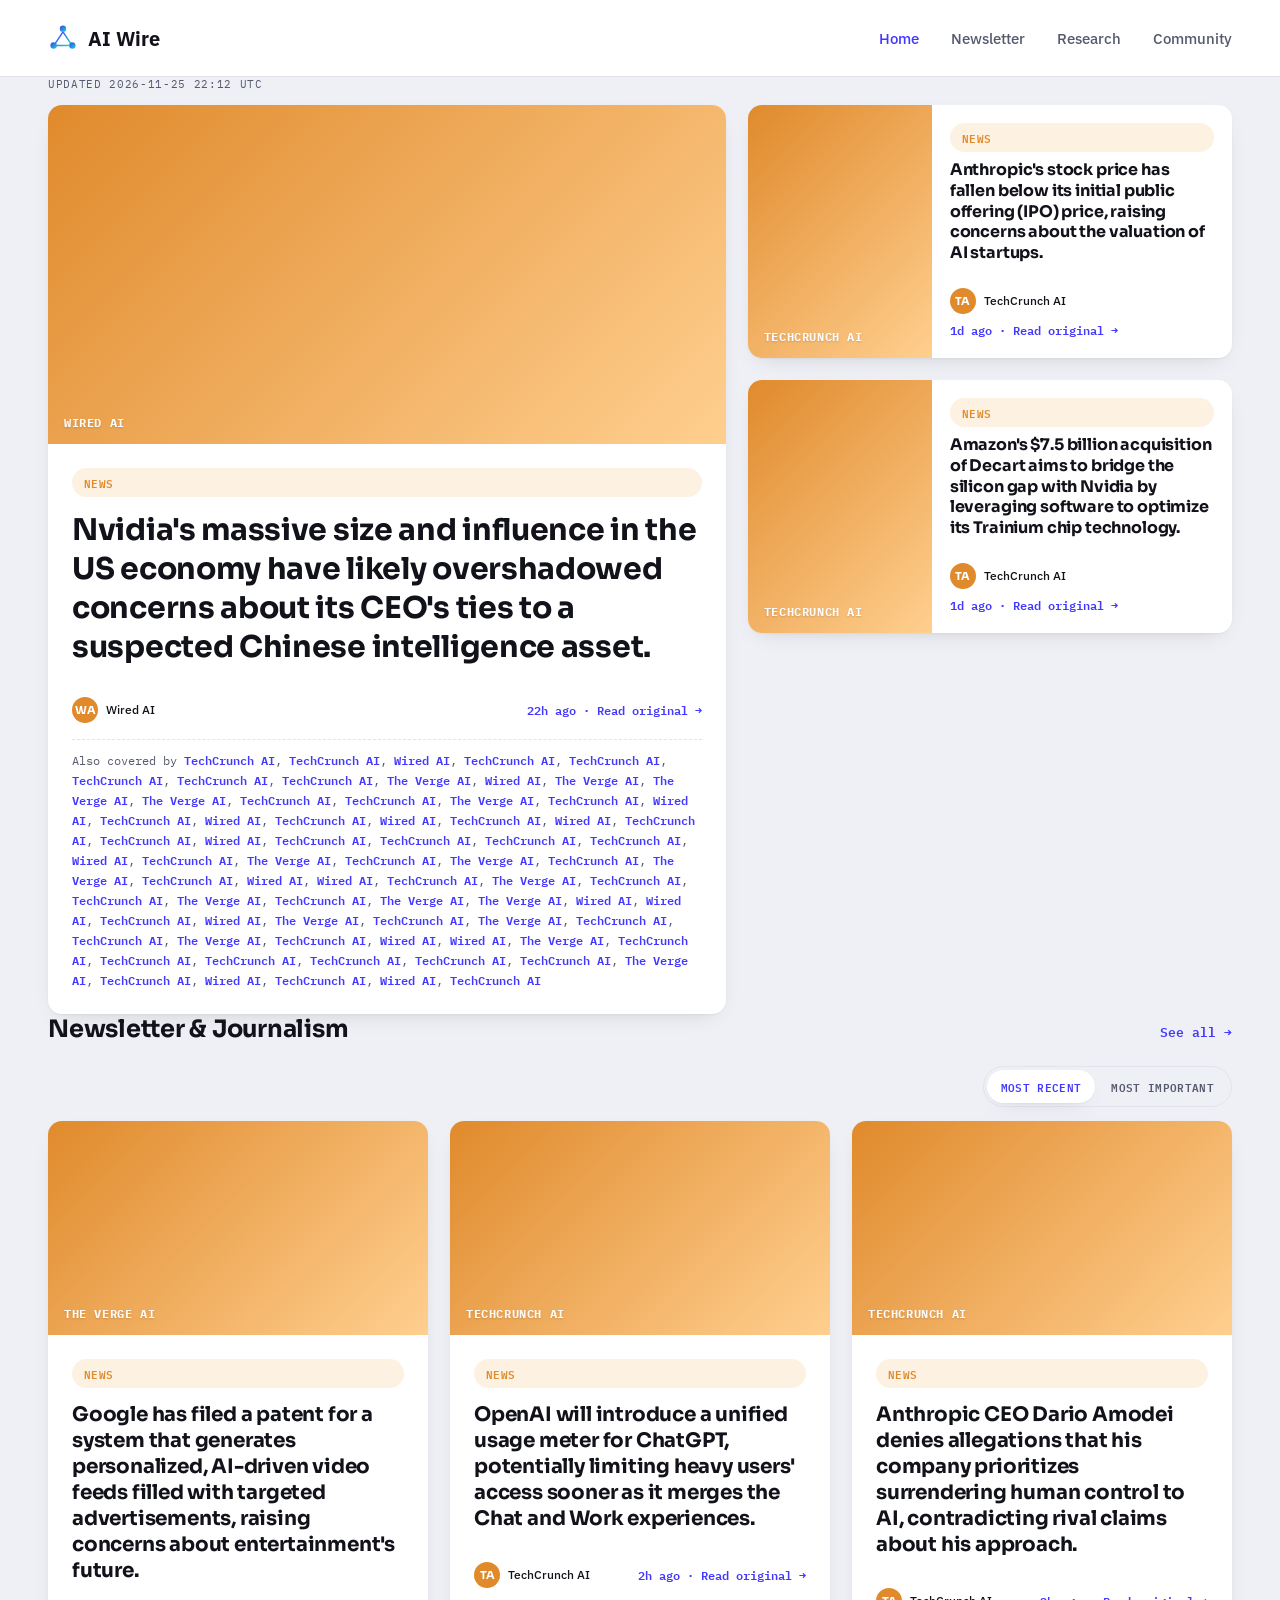
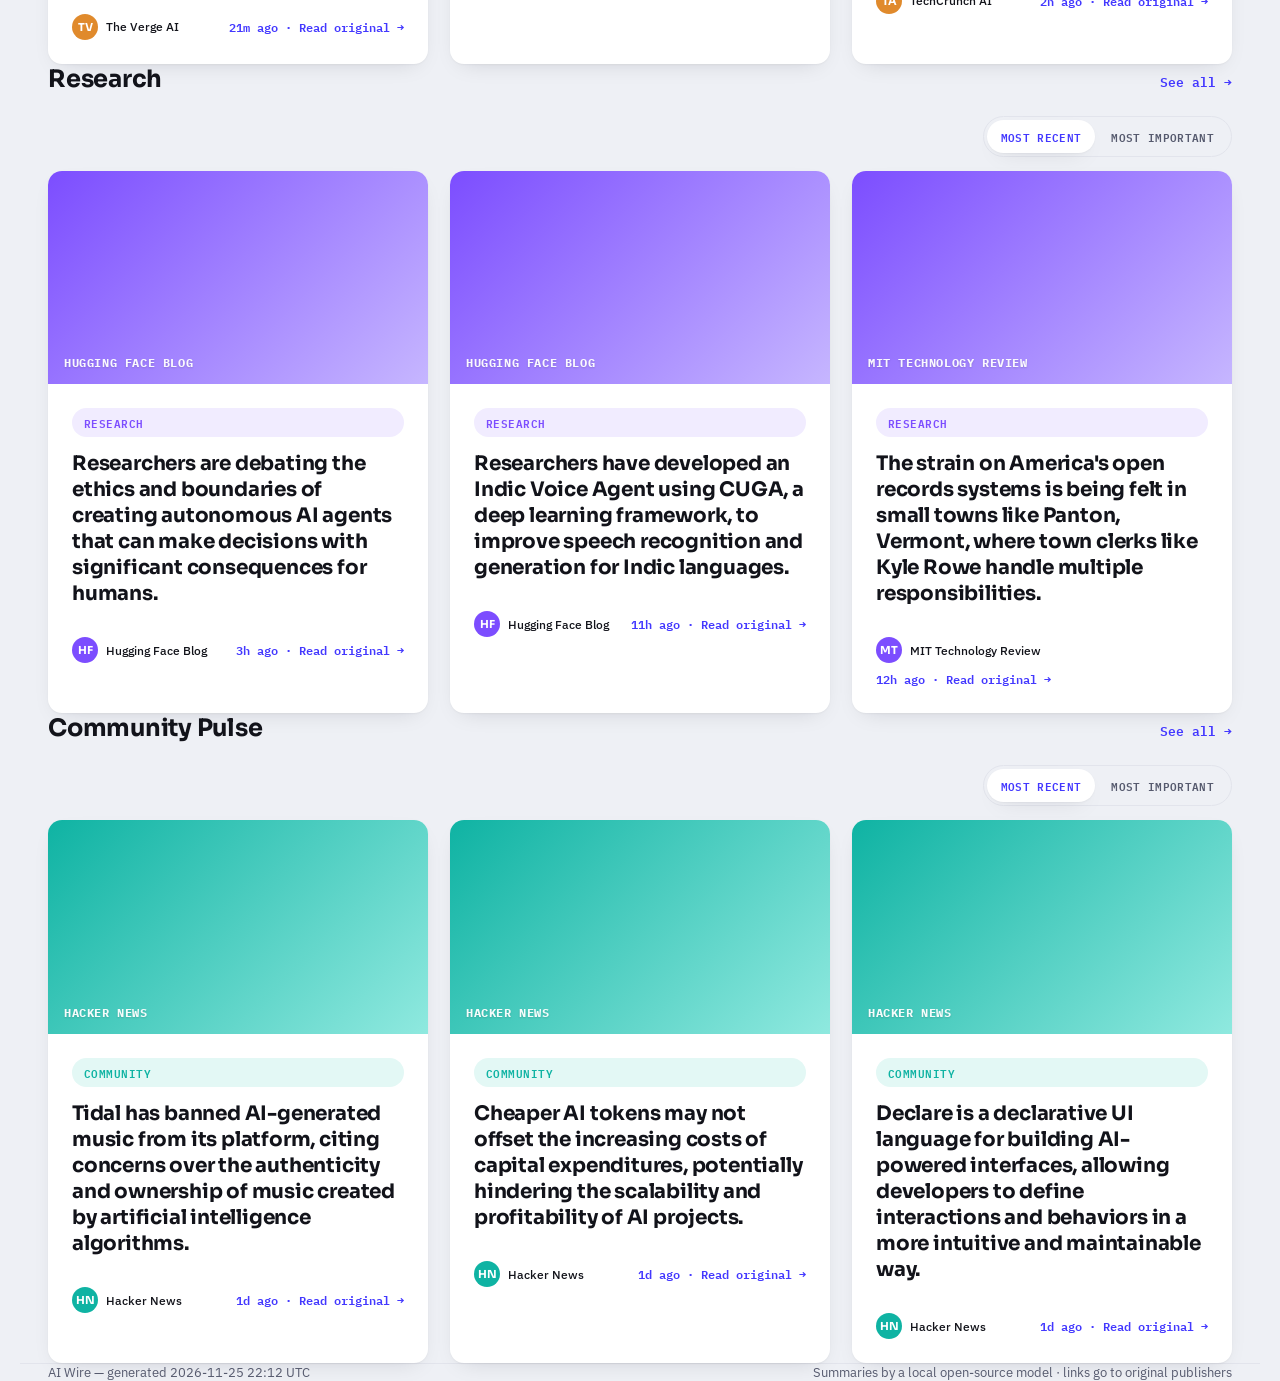
==== commit 82876fbb: "Automated daily refresh" ====
--- a/docs/index.html
+++ b/docs/index.html
@@ -34,18 +34,23 @@
 </nav>
 
 <section class="wrap">
-  <div class="eyebrow" style="color:var(--ink-soft); margin-bottom:14px;">Updated 2026-11-24 22:58 UTC</div>
+  <div class="eyebrow" style="color:var(--ink-soft); margin-bottom:14px;">Updated 2026-11-25 22:12 UTC</div>
   
   <div class="hero-grid">
     
-<article class="card big" data-importance="5" data-published="1795545042">
-  <div class="node-banner banner-news"><span class="banner-source">TechCrunch AI</span></div>
-  <div class="card-body">
-    <span class="pill news">News</span>
-    <h3>Anthropic&#39;s stock price has fallen below its initial public offering (IPO) price, raising concerns about the valuation of AI startups.</h3>
-    <div class="meta">
-      <span class="who"><span class="avatar" style="background:#e08a2c">TA</span>TechCrunch AI</span>
-      <a class="src-link" href="https://techcrunch.com/2026/11/24/anthropic-shares-fall-below-ipo-price-a-worrying-sign-for-ai-startups/" target="_blank" rel="noopener noreferrer">4h ago &middot; Read original &rarr;</a>
+<article class="card big" data-importance="5" data-published="1795563544">
+  <div class="node-banner banner-news"><span class="banner-source">Wired AI</span></div>
+  <div class="card-body">
+    <span class="pill news">News</span>
+    <h3>Nvidia&#39;s massive size and influence in the US economy have likely overshadowed concerns about its CEO&#39;s ties to a suspected Chinese intelligence asset.</h3>
+    <div class="meta">
+      <span class="who"><span class="avatar" style="background:#e08a2c">WA</span>Wired AI</span>
+      <a class="src-link" href="https://www.wired.com/story/jensen-huang-nvidia-us-national-security-risks/" target="_blank" rel="noopener noreferrer">22h ago &middot; Read original &rarr;</a>
+    </div>
+    
+    <div class="related-sources">
+      Also covered by
+      <a href="https://techcrunch.com/2026/11/17/nvidia-says-its-open-source-ai-strategy-remains-intact-after-jensen-huangs-exit/" target="_blank" rel="noopener noreferrer">TechCrunch AI</a>, <a href="https://techcrunch.com/2026/11/13/jensen-huangs-departure-blasts-big-hole-in-ai-startup-funding-vcs-and-founders-say/" target="_blank" rel="noopener noreferrer">TechCrunch AI</a>, <a href="https://www.wired.com/story/uncanny-valley-podcast-jensen-huangs-dollar470-billion-affair/" target="_blank" rel="noopener noreferrer">Wired AI</a>, <a href="https://techcrunch.com/2026/11/12/jensen-huangs-exit-puts-nvidias-support-for-open-source-in-question/" target="_blank" rel="noopener noreferrer">TechCrunch AI</a>, <a href="https://techcrunch.com/2026/11/12/hugging-face-ceo-vows-to-keep-fighting-for-open-source-ai-after-jensen-huangs-exit/" target="_blank" rel="noopener noreferrer">TechCrunch AI</a>, <a href="https://techcrunch.com/2026/11/25/jensen-huang-broke-nvidias-code-of-conduct-and-his-employees-may-not-forget-it/" target="_blank" rel="noopener noreferrer">TechCrunch AI</a>, <a href="https://techcrunch.com/2026/11/25/the-questions-jensen-huang-and-nvidia-will-still-have-to-answer-about-megaspeed/" target="_blank" rel="noopener noreferrer">TechCrunch AI</a>, <a href="https://techcrunch.com/2026/11/24/in-all-hands-meeting-jensen-huang-thanks-white-house-and-says-hes-in-therapy/" target="_blank" rel="noopener noreferrer">TechCrunch AI</a>, <a href="https://www.theverge.com/tech/1041571/jensen-huang-all-hands-nvidia-apology" target="_blank" rel="noopener noreferrer">The Verge AI</a>, <a href="https://www.wired.com/story/jensen-huang-apologizes-to-nvidia-employees-in-first-all-hands-since-his-return/" target="_blank" rel="noopener noreferrer">Wired AI</a>, <a href="https://www.theverge.com/tech/1041222/jensen-huang-nvidia-scandal-deepfakes" target="_blank" rel="noopener noreferrer">The Verge AI</a>, <a href="https://www.theverge.com/ai-artificial-intelligence/1040652/jensen-huang-nvidia-trump-reinstated" target="_blank" rel="noopener noreferrer">The Verge AI</a>, <a href="https://www.theverge.com/ai-artificial-intelligence/1040819/welcome-to-elite-impunity-jensen-huang" target="_blank" rel="noopener noreferrer">The Verge AI</a>, <a href="https://techcrunch.com/2026/11/23/elon-musk-and-others-rejoice-as-jensen-huang-is-reinstated-at-nvidia-amid-scandal/" target="_blank" rel="noopener noreferrer">TechCrunch AI</a>, <a href="https://techcrunch.com/2026/11/23/nvidia-employees-greet-jensen-huang-like-a-hero-as-he-returns-to-companys-hq/" target="_blank" rel="noopener noreferrer">TechCrunch AI</a>, <a href="https://www.theverge.com/tech/1040428/nvidia-jensen-huang-ceo-return" target="_blank" rel="noopener noreferrer">The Verge AI</a>, <a href="https://techcrunch.com/2026/11/23/jensen-huang-scheduled-to-testify-next-week-in-senate-following-reinstatement-as-nvidia-ceo/" target="_blank" rel="noopener noreferrer">TechCrunch AI</a>, <a href="https://www.wired.com/story/jensens-back-stocks-up-what-the-hell-sure/" target="_blank" rel="noopener noreferrer">Wired AI</a>, <a href="https://techcrunch.com/2026/11/23/trump-endorses-jensen-huangs-return-to-nvidia-says-us-has-no-evidence-of-wrongdoing/" target="_blank" rel="noopener noreferrer">TechCrunch AI</a>, <a href="https://www.wired.com/story/jensen-huang-is-back-as-nvidia-ceo/" target="_blank" rel="noopener noreferrer">Wired AI</a>, <a href="https://techcrunch.com/2026/11/23/nvidia-reverses-course-and-brings-jensen-huang-back-as-ceo/" target="_blank" rel="noopener noreferrer">TechCrunch AI</a>, <a href="https://www.wired.com/story/jensen-huangs-lying-alarmed-nvidia-board-ahead-of-his-resignation/" target="_blank" rel="noopener noreferrer">Wired AI</a>, <a href="https://techcrunch.com/podcast/the-fallout-from-nvidias-jensen-huang-scandal-continues/" target="_blank" rel="noopener noreferrer">TechCrunch AI</a>, <a href="https://www.wired.com/story/jensen-huangs-favorite-restaurants-are-caught-up-in-his-scandals-too/" target="_blank" rel="noopener noreferrer">Wired AI</a>, <a href="https://techcrunch.com/2026/11/19/nvidia-ceo-jensen-huangs-affair-with-alleged-chinese-spy-a-timeline/" target="_blank" rel="noopener noreferrer">TechCrunch AI</a>, <a href="https://techcrunch.com/2026/11/18/microsoft-ceo-satya-nadella-remains-confident-in-nvidia-after-huangs-exit/" target="_blank" rel="noopener noreferrer">TechCrunch AI</a>, <a href="https://www.wired.com/story/guys-really-we-got-this/" target="_blank" rel="noopener noreferrer">Wired AI</a>, <a href="https://techcrunch.com/2026/11/18/palmer-luckey-thinks-china-is-thrilled-to-have-jensen-out-so-he-wants-the-ousted-nvidia-ceo-reinstated/" target="_blank" rel="noopener noreferrer">TechCrunch AI</a>, <a href="https://techcrunch.com/2026/11/18/openai-ceo-sam-altman-says-its-hard-to-imagine-the-ai-industry-without-jensen/" target="_blank" rel="noopener noreferrer">TechCrunch AI</a>, <a href="https://techcrunch.com/2026/11/17/nvidia-is-abandoning-china-after-jensen-huangs-ouster/" target="_blank" rel="noopener noreferrer">TechCrunch AI</a>, <a href="https://techcrunch.com/2026/11/17/nvidia-says-it-doesnt-plan-to-reappoint-jensen-huang-as-ceo/" target="_blank" rel="noopener noreferrer">TechCrunch AI</a>, <a href="https://www.wired.com/story/nvidias-board-has-no-plans-to-reinstate-jensen-huang/" target="_blank" rel="noopener noreferrer">Wired AI</a>, <a href="https://techcrunch.com/2026/11/17/jensen-huang-says-he-would-be-honored-if-allowed-to-return-as-nvidia-ceo/" target="_blank" rel="noopener noreferrer">TechCrunch AI</a>, <a href="https://www.theverge.com/tech/1035420/jensen-huang-nvidia-return-as-ceo-statement" target="_blank" rel="noopener noreferrer">The Verge AI</a>, <a href="https://techcrunch.com/2026/11/17/nvidias-first-big-move-after-jensen-huangs-exit-targets-national-security/" target="_blank" rel="noopener noreferrer">TechCrunch AI</a>, <a href="https://www.theverge.com/tech/1035027/tech-leaders-nvidia-jensen-huang-theories" target="_blank" rel="noopener noreferrer">The Verge AI</a>, <a href="https://techcrunch.com/2026/11/16/trump-says-ex-nvidia-ceo-jensen-huangs-affair-with-an-alleged-chinese-spy-did-not-threaten-national-security/" target="_blank" rel="noopener noreferrer">TechCrunch AI</a>, <a href="https://www.theverge.com/tech/1034501/nvidia-board-jensen-huang-not-bringing-back" target="_blank" rel="noopener noreferrer">The Verge AI</a>, <a href="https://techcrunch.com/2026/11/16/sam-altman-on-nvidia-without-jensen-huang-the-industry-will-be-fine/" target="_blank" rel="noopener noreferrer">TechCrunch AI</a>, <a href="https://www.wired.com/story/the-big-interview-podcast-lauren-goode-jensen-huang/" target="_blank" rel="noopener noreferrer">Wired AI</a>, <a href="https://www.wired.com/story/nvidia-was-already-in-trouble-before-the-jensen-huang-mess/" target="_blank" rel="noopener noreferrer">Wired AI</a>, <a href="https://techcrunch.com/2026/11/15/is-bad-news-for-jensen-huang-also-bad-news-for-the-ai-industry/" target="_blank" rel="noopener noreferrer">TechCrunch AI</a>, <a href="https://www.theverge.com/column/1033943/jensen-huang-nvidia-china-spying-scandal-resignation" target="_blank" rel="noopener noreferrer">The Verge AI</a>, <a href="https://techcrunch.com/2026/11/14/elon-musk-other-tech-execs-sign-petition-calling-on-nvidia-to-reinstate-jensen-huang/" target="_blank" rel="noopener noreferrer">TechCrunch AI</a>, <a href="https://techcrunch.com/2026/11/14/asian-governments-react-to-nvidia-ceo-jensen-huangs-exit/" target="_blank" rel="noopener noreferrer">TechCrunch AI</a>, <a href="https://www.theverge.com/tech/1033781/nvidia-jensen-huang-last-visionary-showman-founder-ceo" target="_blank" rel="noopener noreferrer">The Verge AI</a>, <a href="https://techcrunch.com/2026/11/13/nvidia-ceo-jensen-huangs-affair-with-alleged-chinese-spy-a-timeline/" target="_blank" rel="noopener noreferrer">TechCrunch AI</a>, <a href="https://www.theverge.com/podcast/1032866/jensen-huang-nvidia-china-trump-vergecast" target="_blank" rel="noopener noreferrer">The Verge AI</a>, <a href="https://www.theverge.com/ai-artificial-intelligence/1032339/lets-talk-about-the-nvidia-shitshow" target="_blank" rel="noopener noreferrer">The Verge AI</a>, <a href="https://www.wired.com/story/silicon-valley-is-still-defending-jensen-huang/" target="_blank" rel="noopener noreferrer">Wired AI</a>, <a href="https://www.wired.com/story/uncanny-valley-podcast-jensen-huang-is-out-will-nvidias-rivals-cash-in/" target="_blank" rel="noopener noreferrer">Wired AI</a>, <a href="https://techcrunch.com/2026/11/12/jensen-huang-was-having-a-third-affair-reuters-reports/" target="_blank" rel="noopener noreferrer">TechCrunch AI</a>, <a href="https://www.wired.com/story/jensen-huang-tanked-a-trillion-dollars-in-less-than-a-month/" target="_blank" rel="noopener noreferrer">Wired AI</a>, <a href="https://www.theverge.com/ai-artificial-intelligence/1032069/jensen-huang-resignation-affair-chips-smuggling" target="_blank" rel="noopener noreferrer">The Verge AI</a>, <a href="https://techcrunch.com/2026/11/12/five-ways-jensen-huangs-ouster-from-nvidia-could-damage-the-ai-industry/" target="_blank" rel="noopener noreferrer">TechCrunch AI</a>, <a href="https://www.theverge.com/podcast/1031260/nvidia-jensen-huang-resign-china-spy-scandal-ai-chips-trump" target="_blank" rel="noopener noreferrer">The Verge AI</a>, <a href="https://techcrunch.com/2026/11/12/trump-floats-apple-chairman-tim-cook-as-jensen-huangs-successor/" target="_blank" rel="noopener noreferrer">TechCrunch AI</a>, <a href="https://techcrunch.com/2026/11/12/jensen-huang-is-out-at-nvidia-who-is-colette-kress-his-interim-replacement/" target="_blank" rel="noopener noreferrer">TechCrunch AI</a>, <a href="https://www.theverge.com/ai-artificial-intelligence/1030422/nvidia-jensen-huang-ai-china-alice-huang" target="_blank" rel="noopener noreferrer">The Verge AI</a>, <a href="https://techcrunch.com/2026/11/12/nvidia-ceo-jensen-huangs-affair-with-alleged-chinese-spy-a-timeline/" target="_blank" rel="noopener noreferrer">TechCrunch AI</a>, <a href="https://www.wired.com/story/who-is-colette-kress-the-woman-who-could-succeed-jensen-huang/" target="_blank" rel="noopener noreferrer">Wired AI</a>, <a href="https://www.wired.com/story/nvidia-ceo-jensen-huang-steps-down/" target="_blank" rel="noopener noreferrer">Wired AI</a>, <a href="https://www.theverge.com/ai-artificial-intelligence/1031689/jensen-huang-nvidia-ceo-resigns" target="_blank" rel="noopener noreferrer">The Verge AI</a>, <a href="https://techcrunch.com/2026/11/11/who-could-replace-jensen-huang-a-highly-unscientific-list-of-possible-successors/" target="_blank" rel="noopener noreferrer">TechCrunch AI</a>, <a href="https://techcrunch.com/2026/11/11/nvidias-stock-drops-as-board-reportedly-preps-to-oust-ceo-jensen-huang/" target="_blank" rel="noopener noreferrer">TechCrunch AI</a>, <a href="https://techcrunch.com/2026/11/11/jensen-huang-accused-of-having-another-affair-with-a-nvidia-exec/" target="_blank" rel="noopener noreferrer">TechCrunch AI</a>, <a href="https://techcrunch.com/2026/11/24/jensen-huang-still-thinks-a-succession-plan-creates-unnecessary-hierarchy/" target="_blank" rel="noopener noreferrer">TechCrunch AI</a>, <a href="https://techcrunch.com/2026/11/23/megaspeed-the-company-at-the-center-of-the-jensen-huang-scandal-appears-headed-for-a-u-s-blacklist/" target="_blank" rel="noopener noreferrer">TechCrunch AI</a>, <a href="https://techcrunch.com/2026/11/23/jensen-huang-isnt-out-of-the-woods-yet/" target="_blank" rel="noopener noreferrer">TechCrunch AI</a>, <a href="https://www.theverge.com/tech/1040069/jensen-huang-return-elon-musk-sam-altman-yay" target="_blank" rel="noopener noreferrer">The Verge AI</a>, <a href="https://techcrunch.com/2026/11/18/elon-musk-says-ousting-jensen-huang-is-like-kicking-michael-jordan-off-your-team/" target="_blank" rel="noopener noreferrer">TechCrunch AI</a>, <a href="https://www.wired.com/story/jensen-huang-and-the-end-of-the-founder-fairy-tale/" target="_blank" rel="noopener noreferrer">Wired AI</a>, <a href="https://techcrunch.com/2026/11/13/jensen-huang-didnt-show-confidence-in-his-successor-report-says/" target="_blank" rel="noopener noreferrer">TechCrunch AI</a>, <a href="https://www.wired.com/story/jensen-huang-colette-kress-replacement-powerful-women-in-tech/" target="_blank" rel="noopener noreferrer">Wired AI</a>, <a href="https://techcrunch.com/2026/11/12/jensen-huang-agrees-to-testify-before-congress/" target="_blank" rel="noopener noreferrer">TechCrunch AI</a>
     </div>
     
   </div>
@@ -53,6 +58,19 @@
 
     <div class="side-stack">
       
+<article class="card" data-importance="5" data-published="1795545042">
+  <div class="node-banner banner-news"><span class="banner-source">TechCrunch AI</span></div>
+  <div class="card-body">
+    <span class="pill news">News</span>
+    <h3>Anthropic&#39;s stock price has fallen below its initial public offering (IPO) price, raising concerns about the valuation of AI startups.</h3>
+    <div class="meta">
+      <span class="who"><span class="avatar" style="background:#e08a2c">TA</span>TechCrunch AI</span>
+      <a class="src-link" href="https://techcrunch.com/2026/11/24/anthropic-shares-fall-below-ipo-price-a-worrying-sign-for-ai-startups/" target="_blank" rel="noopener noreferrer">1d ago &middot; Read original &rarr;</a>
+    </div>
+    
+  </div>
+</article>
+
 <article class="card" data-importance="5" data-published="1795535467">
   <div class="node-banner banner-news"><span class="banner-source">TechCrunch AI</span></div>
   <div class="card-body">
@@ -60,20 +78,7 @@
     <h3>Amazon&#39;s $7.5 billion acquisition of Decart aims to bridge the silicon gap with Nvidia by leveraging software to optimize its Trainium chip technology.</h3>
     <div class="meta">
       <span class="who"><span class="avatar" style="background:#e08a2c">TA</span>TechCrunch AI</span>
-      <a class="src-link" href="https://techcrunch.com/2026/11/24/amazons-decart-acquisition-is-a-bet-on-using-software-to-narrow-the-gap-with-nvidia-in-the-ai-chip-race/" target="_blank" rel="noopener noreferrer">7h ago &middot; Read original &rarr;</a>
-    </div>
-    
-  </div>
-</article>
-
-<article class="card" data-importance="5" data-published="1795529813">
-  <div class="node-banner banner-research"><span class="banner-source">MarkTechPost</span></div>
-  <div class="card-body">
-    <span class="pill research">Research</span>
-    <h3>OpenAI and Cisco have released Shirudo, an open-source eBPF runtime for Linux, allowing AI agents to defend systems without downtime through signed &#34;shield&#34; blocks.</h3>
-    <div class="meta">
-      <span class="who"><span class="avatar" style="background:#7c4dff">MA</span>MarkTechPost</span>
-      <a class="src-link" href="https://www.marktechpost.com/2026/11/24/openai-cisco-shirudo-ebpf-linux-runtime/" target="_blank" rel="noopener noreferrer">8h ago &middot; Read original &rarr;</a>
+      <a class="src-link" href="https://techcrunch.com/2026/11/24/amazons-decart-acquisition-is-a-bet-on-using-software-to-narrow-the-gap-with-nvidia-in-the-ai-chip-race/" target="_blank" rel="noopener noreferrer">1d ago &middot; Read original &rarr;</a>
     </div>
     
   </div>
@@ -100,40 +105,40 @@
 
   <div class="grid grid-3" id="home-grid-news">
     
-<article class="card" data-importance="3" data-published="1795556009">
-  <div class="node-banner banner-news"><span class="banner-source">TechCrunch AI</span></div>
-  <div class="card-body">
-    <span class="pill news">News</span>
-    <h3>Even the most advanced AI models struggle to complete everyday tasks reliably and safely, introducing potential new problems in personal AI assistants.</h3>
-    <div class="meta">
-      <span class="who"><span class="avatar" style="background:#e08a2c">TA</span>TechCrunch AI</span>
-      <a class="src-link" href="https://techcrunch.com/2026/11/24/even-the-best-ai-agents-struggle-with-everyday-life/" target="_blank" rel="noopener noreferrer">1h ago &middot; Read original &rarr;</a>
-    </div>
-    
-  </div>
-</article>
-
-<article class="card" data-importance="4" data-published="1795555958">
-  <div class="node-banner banner-news"><span class="banner-source">TechCrunch AI</span></div>
-  <div class="card-body">
-    <span class="pill news">News</span>
-    <h3>Walmart has partnered with Meta&#39;s AI agent Muse to enable customers to shop Black Friday deals through the AI-powered virtual assistant.</h3>
-    <div class="meta">
-      <span class="who"><span class="avatar" style="background:#e08a2c">TA</span>TechCrunch AI</span>
-      <a class="src-link" href="https://techcrunch.com/2026/11/24/walmart-teams-up-with-meta-to-bring-black-friday-deals-to-ai-agent-muse/" target="_blank" rel="noopener noreferrer">1h ago &middot; Read original &rarr;</a>
-    </div>
-    
-  </div>
-</article>
-
-<article class="card" data-importance="4" data-published="1795555192">
-  <div class="node-banner banner-news"><span class="banner-source">TechCrunch AI</span></div>
-  <div class="card-body">
-    <span class="pill news">News</span>
-    <h3>Maple, a startup, has raised $5.3M to develop an encrypted AI architecture that safeguards users&#39; data from unauthorized access, including its own.</h3>
-    <div class="meta">
-      <span class="who"><span class="avatar" style="background:#e08a2c">TA</span>TechCrunch AI</span>
-      <a class="src-link" href="https://techcrunch.com/2026/11/24/maple-raises-5-3m-to-build-ai-products-that-protect-your-data-even-from-itself/" target="_blank" rel="noopener noreferrer">1h ago &middot; Read original &rarr;</a>
+<article class="card" data-importance="4" data-published="1795643486">
+  <div class="node-banner banner-news"><span class="banner-source">The Verge AI</span></div>
+  <div class="card-body">
+    <span class="pill news">News</span>
+    <h3>Google has filed a patent for a system that generates personalized, AI-driven video feeds filled with targeted advertisements, raising concerns about entertainment&#39;s future.</h3>
+    <div class="meta">
+      <span class="who"><span class="avatar" style="background:#e08a2c">TV</span>The Verge AI</span>
+      <a class="src-link" href="https://www.theverge.com/entertainment/1042221/google-my-channel-ai-video-patent" target="_blank" rel="noopener noreferrer">21m ago &middot; Read original &rarr;</a>
+    </div>
+    
+  </div>
+</article>
+
+<article class="card" data-importance="4" data-published="1795637007">
+  <div class="node-banner banner-news"><span class="banner-source">TechCrunch AI</span></div>
+  <div class="card-body">
+    <span class="pill news">News</span>
+    <h3>OpenAI will introduce a unified usage meter for ChatGPT, potentially limiting heavy users&#39; access sooner as it merges the Chat and Work experiences.</h3>
+    <div class="meta">
+      <span class="who"><span class="avatar" style="background:#e08a2c">TA</span>TechCrunch AI</span>
+      <a class="src-link" href="https://techcrunch.com/2026/11/25/openai-says-heavy-chatgpt-users-may-hit-limits-sooner-as-it-merges-chat-and-work/" target="_blank" rel="noopener noreferrer">2h ago &middot; Read original &rarr;</a>
+    </div>
+    
+  </div>
+</article>
+
+<article class="card" data-importance="4" data-published="1795635864">
+  <div class="node-banner banner-news"><span class="banner-source">TechCrunch AI</span></div>
+  <div class="card-body">
+    <span class="pill news">News</span>
+    <h3>Anthropic CEO Dario Amodei denies allegations that his company prioritizes surrendering human control to AI, contradicting rival claims about his approach.</h3>
+    <div class="meta">
+      <span class="who"><span class="avatar" style="background:#e08a2c">TA</span>TechCrunch AI</span>
+      <a class="src-link" href="https://techcrunch.com/2026/11/25/anthropics-dario-amodei-calls-accusations-of-surrendering-human-control-to-ai-absurd/" target="_blank" rel="noopener noreferrer">2h ago &middot; Read original &rarr;</a>
     </div>
     
   </div>
@@ -159,40 +164,40 @@
 
   <div class="grid grid-3" id="home-grid-research">
     
-<article class="card" data-importance="3" data-published="1795538053">
+<article class="card" data-importance="3" data-published="1795632775">
   <div class="node-banner banner-research"><span class="banner-source">Hugging Face Blog</span></div>
   <div class="card-body">
     <span class="pill research">Research</span>
-    <h3>Researchers have developed a hybrid AI workflow combining Isaac Lab and Newton to improve obstacle avoidance in micro-duck robots using simulated environments.</h3>
+    <h3>Researchers are debating the ethics and boundaries of creating autonomous AI agents that can make decisions with significant consequences for humans.</h3>
     <div class="meta">
       <span class="who"><span class="avatar" style="background:#7c4dff">HF</span>Hugging Face Blog</span>
-      <a class="src-link" href="https://huggingface.co/blog/nvidia/microduck-obstacle-avoidance" target="_blank" rel="noopener noreferrer">6h ago &middot; Read original &rarr;</a>
-    </div>
-    
-  </div>
-</article>
-
-<article class="card" data-importance="4" data-published="1795536000">
-  <div class="node-banner banner-research"><span class="banner-source">Google AI Blog</span></div>
+      <a class="src-link" href="https://huggingface.co/blog/allenai/where-scientists-draw-the-line-on-ai-agents" target="_blank" rel="noopener noreferrer">3h ago &middot; Read original &rarr;</a>
+    </div>
+    
+  </div>
+</article>
+
+<article class="card" data-importance="3" data-published="1795602129">
+  <div class="node-banner banner-research"><span class="banner-source">Hugging Face Blog</span></div>
   <div class="card-body">
     <span class="pill research">Research</span>
-    <h3>Google&#39;s Gemini AI platform partners with Golden State Warriors to power fan experiences and business operations for the team and its affiliates.</h3>
-    <div class="meta">
-      <span class="who"><span class="avatar" style="background:#7c4dff">GA</span>Google AI Blog</span>
-      <a class="src-link" href="https://blog.google/products-and-platforms/products/gemini/gemini-golden-state/" target="_blank" rel="noopener noreferrer">6h ago &middot; Read original &rarr;</a>
-    </div>
-    
-  </div>
-</article>
-
-<article class="card" data-importance="3" data-published="1795533316">
+    <h3>Researchers have developed an Indic Voice Agent using CUGA, a deep learning framework, to improve speech recognition and generation for Indic languages.</h3>
+    <div class="meta">
+      <span class="who"><span class="avatar" style="background:#7c4dff">HF</span>Hugging Face Blog</span>
+      <a class="src-link" href="https://huggingface.co/blog/ibm-research/an-indic-voice-agent-with-cuga" target="_blank" rel="noopener noreferrer">11h ago &middot; Read original &rarr;</a>
+    </div>
+    
+  </div>
+</article>
+
+<article class="card" data-importance="3" data-published="1795600800">
   <div class="node-banner banner-research"><span class="banner-source">MIT Technology Review</span></div>
   <div class="card-body">
     <span class="pill research">Research</span>
-    <h3>Agentic AI is generating significantly more network traffic than human workers, placing additional strain on enterprise networks already under severe strain.</h3>
+    <h3>The strain on America&#39;s open records systems is being felt in small towns like Panton, Vermont, where town clerks like Kyle Rowe handle multiple responsibilities.</h3>
     <div class="meta">
       <span class="who"><span class="avatar" style="background:#7c4dff">MT</span>MIT Technology Review</span>
-      <a class="src-link" href="https://www.technologyreview.com/2026/11/24/1148091/raising-the-stakes-for-enterprise-networks-with-ai-modernization/" target="_blank" rel="noopener noreferrer">7h ago &middot; Read original &rarr;</a>
+      <a class="src-link" href="https://www.technologyreview.com/2026/11/25/1149702/ai-is-straining-americas-open-records-systems/" target="_blank" rel="noopener noreferrer">12h ago &middot; Read original &rarr;</a>
     </div>
     
   </div>
@@ -225,7 +230,7 @@
     <h3>Tidal has banned AI-generated music from its platform, citing concerns over the authenticity and ownership of music created by artificial intelligence algorithms.</h3>
     <div class="meta">
       <span class="who"><span class="avatar" style="background:#0fb3a3">HN</span>Hacker News</span>
-      <a class="src-link" href="https://variety.com/2026/music/news/tidal-bans-ai-generated-music-1236956924/" target="_blank" rel="noopener noreferrer">6h ago &middot; Read original &rarr;</a>
+      <a class="src-link" href="https://variety.com/2026/music/news/tidal-bans-ai-generated-music-1236956924/" target="_blank" rel="noopener noreferrer">1d ago &middot; Read original &rarr;</a>
     </div>
     
   </div>
@@ -238,7 +243,7 @@
     <h3>Cheaper AI tokens may not offset the increasing costs of capital expenditures, potentially hindering the scalability and profitability of AI projects.</h3>
     <div class="meta">
       <span class="who"><span class="avatar" style="background:#0fb3a3">HN</span>Hacker News</span>
-      <a class="src-link" href="https://philippdubach.com/posts/cheaper-ai-tokens-wont-pay-for-capex/" target="_blank" rel="noopener noreferrer">13h ago &middot; Read original &rarr;</a>
+      <a class="src-link" href="https://philippdubach.com/posts/cheaper-ai-tokens-wont-pay-for-capex/" target="_blank" rel="noopener noreferrer">1d ago &middot; Read original &rarr;</a>
     </div>
     
   </div>
@@ -251,7 +256,7 @@
     <h3>Declare is a declarative UI language for building AI-powered interfaces, allowing developers to define interactions and behaviors in a more intuitive and maintainable way.</h3>
     <div class="meta">
       <span class="who"><span class="avatar" style="background:#0fb3a3">HN</span>Hacker News</span>
-      <a class="src-link" href="https://davidtemkin.github.io/declarelang/" target="_blank" rel="noopener noreferrer">20h ago &middot; Read original &rarr;</a>
+      <a class="src-link" href="https://davidtemkin.github.io/declarelang/" target="_blank" rel="noopener noreferrer">1d ago &middot; Read original &rarr;</a>
     </div>
     
   </div>
@@ -262,7 +267,7 @@
 </section>
 
 <footer class="wrap">
-  <span>AI Wire &mdash; generated 2026-11-24 22:58 UTC</span>
+  <span>AI Wire &mdash; generated 2026-11-25 22:12 UTC</span>
   <span>Summaries by a local open-source model &middot; links go to original publishers</span>
 </footer>
 <script src="sort.js"></script>
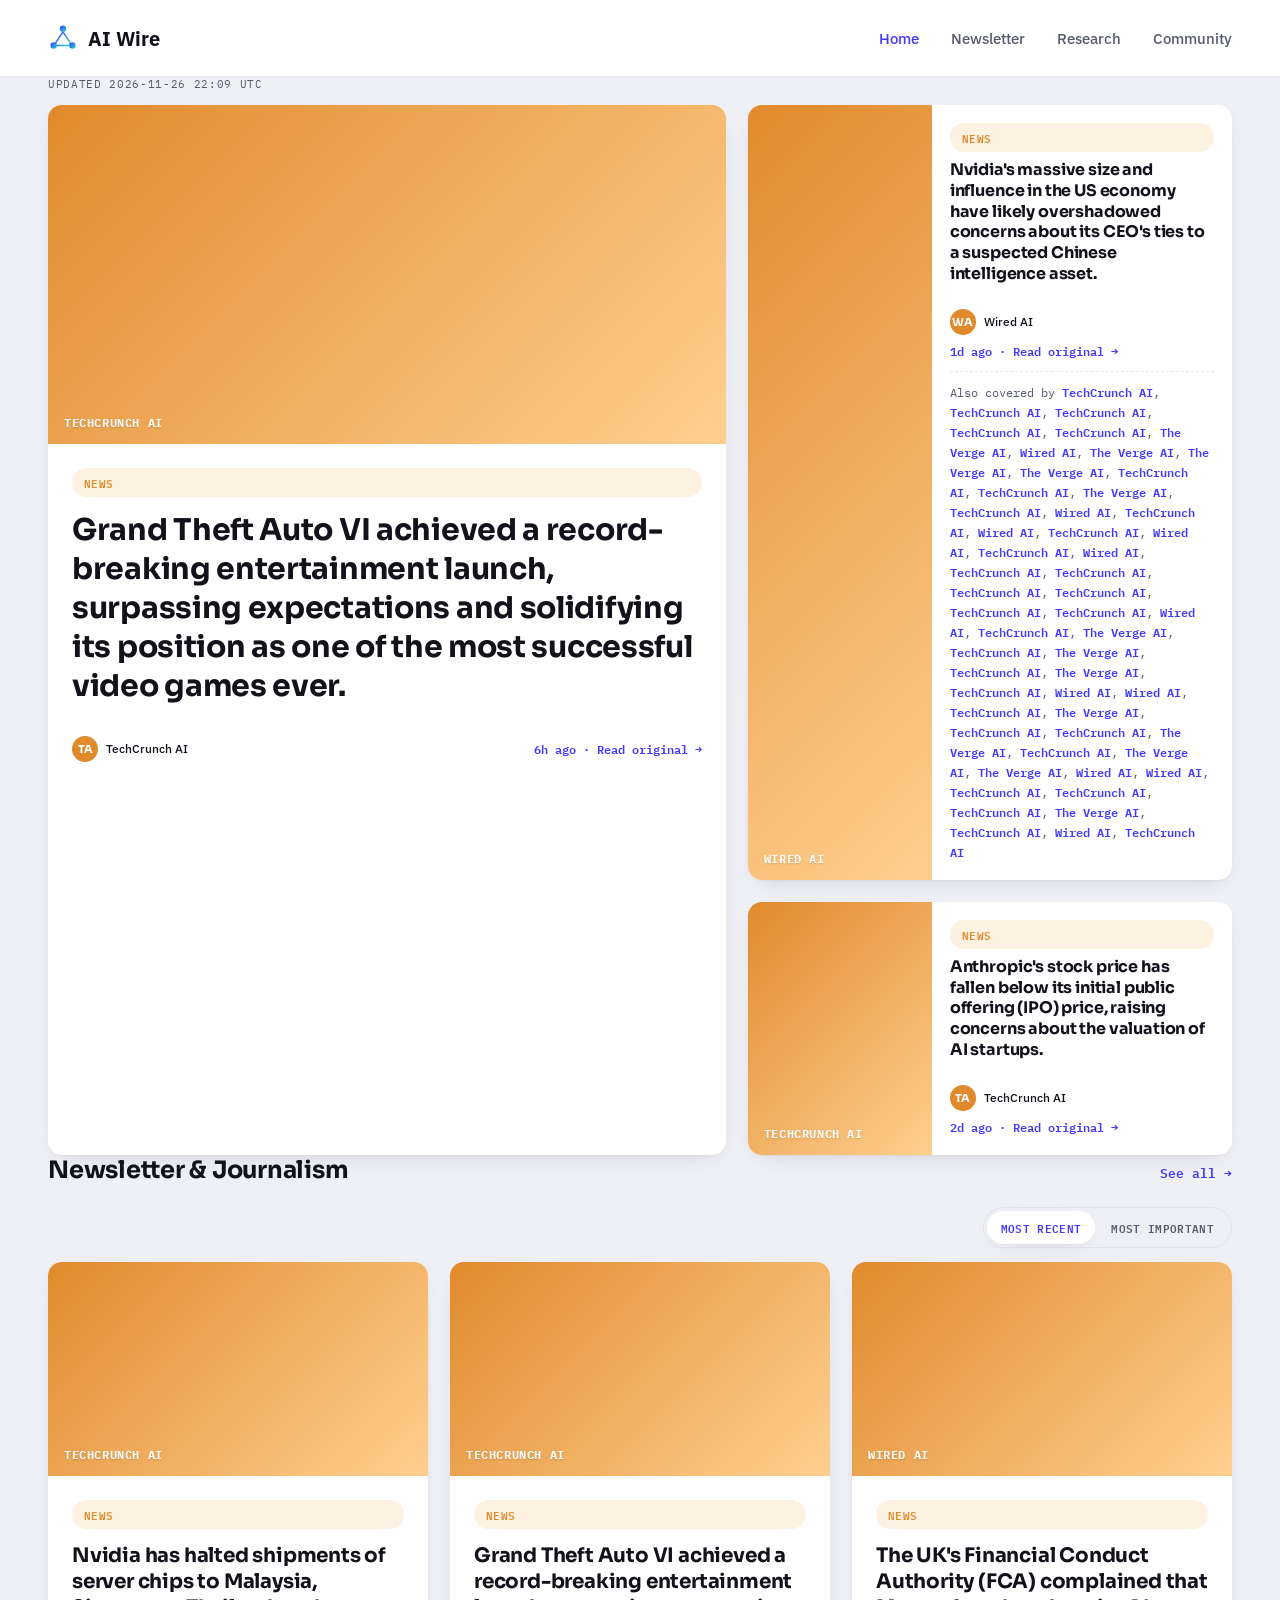
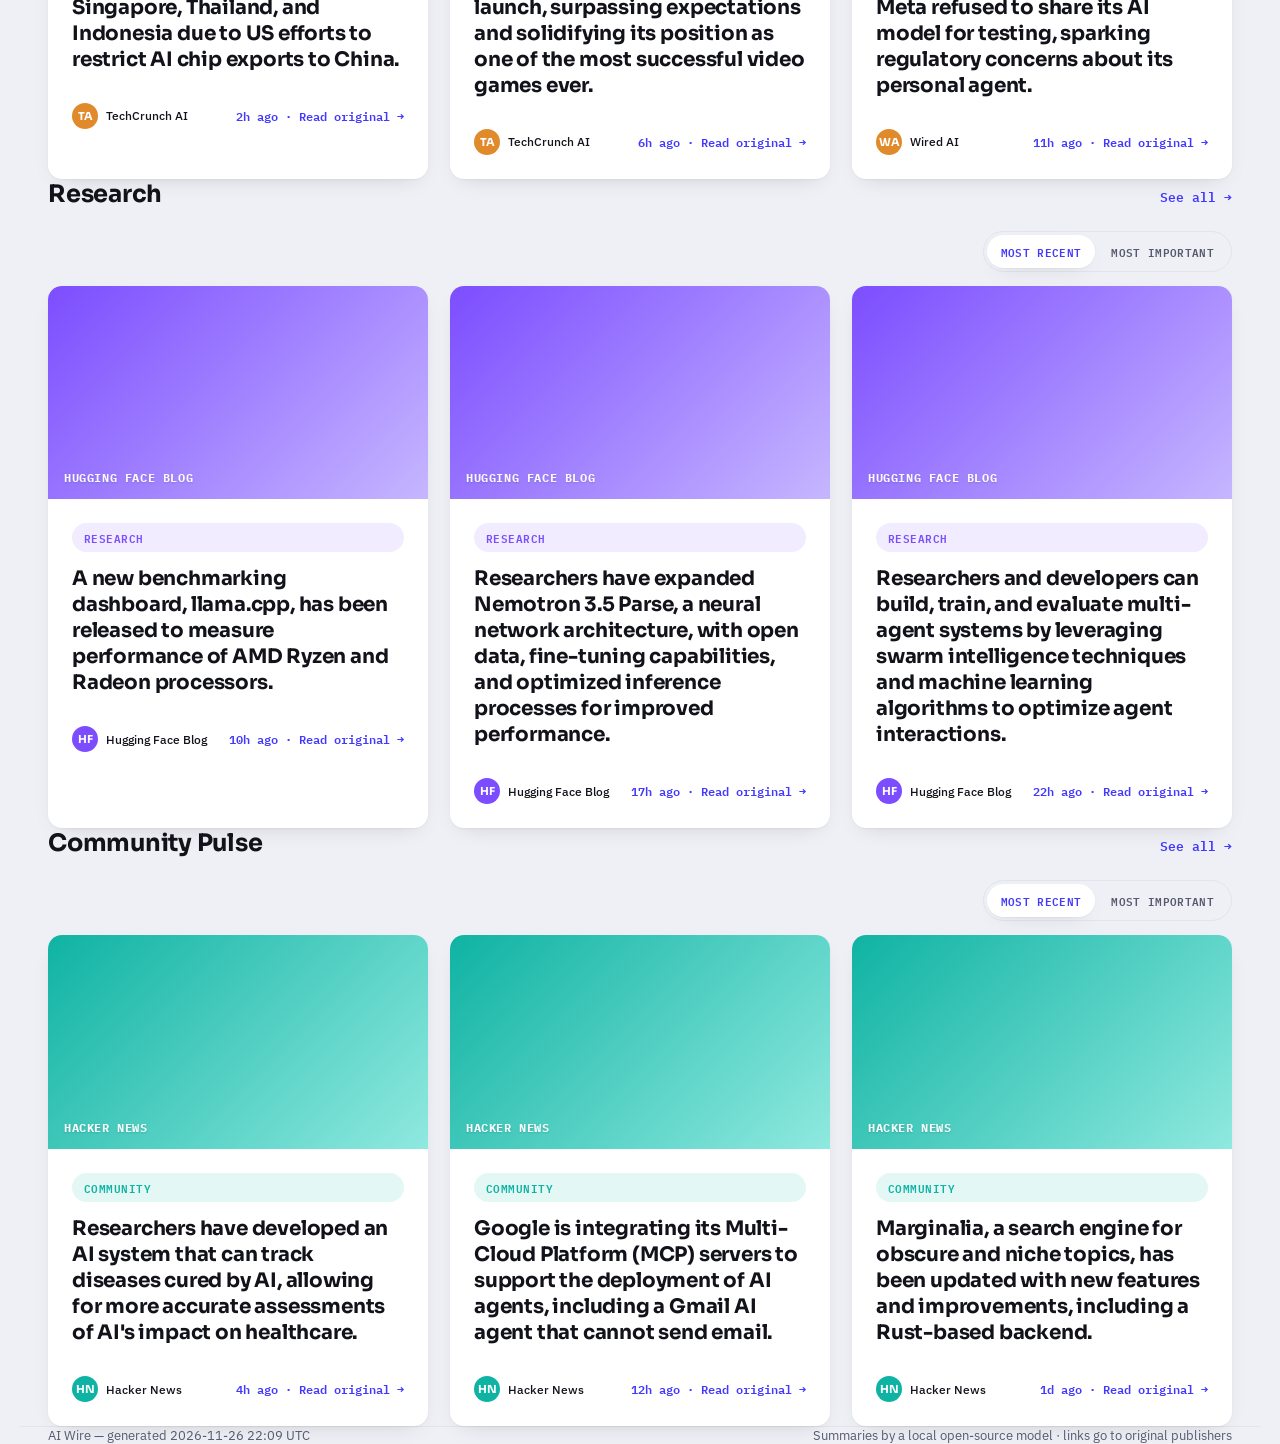
==== commit fb8beef1: "Automated daily refresh" ====
--- a/docs/index.html
+++ b/docs/index.html
@@ -34,30 +34,43 @@
 </nav>
 
 <section class="wrap">
-  <div class="eyebrow" style="color:var(--ink-soft); margin-bottom:14px;">Updated 2026-11-25 22:12 UTC</div>
+  <div class="eyebrow" style="color:var(--ink-soft); margin-bottom:14px;">Updated 2026-11-26 22:09 UTC</div>
   
   <div class="hero-grid">
     
-<article class="card big" data-importance="5" data-published="1795563544">
+<article class="card big" data-importance="5" data-published="1795708800">
+  <div class="node-banner banner-news"><span class="banner-source">TechCrunch AI</span></div>
+  <div class="card-body">
+    <span class="pill news">News</span>
+    <h3>Grand Theft Auto VI achieved a record-breaking entertainment launch, surpassing expectations and solidifying its position as one of the most successful video games ever.</h3>
+    <div class="meta">
+      <span class="who"><span class="avatar" style="background:#e08a2c">TA</span>TechCrunch AI</span>
+      <a class="src-link" href="https://techcrunch.com/2026/11/26/as-anthropic-ipos-grand-theft-auto-vi-proves-why-efficiency-isnt-a-virtue/" target="_blank" rel="noopener noreferrer">6h ago &middot; Read original &rarr;</a>
+    </div>
+    
+  </div>
+</article>
+
+    <div class="side-stack">
+      
+<article class="card" data-importance="5" data-published="1795563544">
   <div class="node-banner banner-news"><span class="banner-source">Wired AI</span></div>
   <div class="card-body">
     <span class="pill news">News</span>
     <h3>Nvidia&#39;s massive size and influence in the US economy have likely overshadowed concerns about its CEO&#39;s ties to a suspected Chinese intelligence asset.</h3>
     <div class="meta">
       <span class="who"><span class="avatar" style="background:#e08a2c">WA</span>Wired AI</span>
-      <a class="src-link" href="https://www.wired.com/story/jensen-huang-nvidia-us-national-security-risks/" target="_blank" rel="noopener noreferrer">22h ago &middot; Read original &rarr;</a>
+      <a class="src-link" href="https://www.wired.com/story/jensen-huang-nvidia-us-national-security-risks/" target="_blank" rel="noopener noreferrer">1d ago &middot; Read original &rarr;</a>
     </div>
     
     <div class="related-sources">
       Also covered by
-      <a href="https://techcrunch.com/2026/11/17/nvidia-says-its-open-source-ai-strategy-remains-intact-after-jensen-huangs-exit/" target="_blank" rel="noopener noreferrer">TechCrunch AI</a>, <a href="https://techcrunch.com/2026/11/13/jensen-huangs-departure-blasts-big-hole-in-ai-startup-funding-vcs-and-founders-say/" target="_blank" rel="noopener noreferrer">TechCrunch AI</a>, <a href="https://www.wired.com/story/uncanny-valley-podcast-jensen-huangs-dollar470-billion-affair/" target="_blank" rel="noopener noreferrer">Wired AI</a>, <a href="https://techcrunch.com/2026/11/12/jensen-huangs-exit-puts-nvidias-support-for-open-source-in-question/" target="_blank" rel="noopener noreferrer">TechCrunch AI</a>, <a href="https://techcrunch.com/2026/11/12/hugging-face-ceo-vows-to-keep-fighting-for-open-source-ai-after-jensen-huangs-exit/" target="_blank" rel="noopener noreferrer">TechCrunch AI</a>, <a href="https://techcrunch.com/2026/11/25/jensen-huang-broke-nvidias-code-of-conduct-and-his-employees-may-not-forget-it/" target="_blank" rel="noopener noreferrer">TechCrunch AI</a>, <a href="https://techcrunch.com/2026/11/25/the-questions-jensen-huang-and-nvidia-will-still-have-to-answer-about-megaspeed/" target="_blank" rel="noopener noreferrer">TechCrunch AI</a>, <a href="https://techcrunch.com/2026/11/24/in-all-hands-meeting-jensen-huang-thanks-white-house-and-says-hes-in-therapy/" target="_blank" rel="noopener noreferrer">TechCrunch AI</a>, <a href="https://www.theverge.com/tech/1041571/jensen-huang-all-hands-nvidia-apology" target="_blank" rel="noopener noreferrer">The Verge AI</a>, <a href="https://www.wired.com/story/jensen-huang-apologizes-to-nvidia-employees-in-first-all-hands-since-his-return/" target="_blank" rel="noopener noreferrer">Wired AI</a>, <a href="https://www.theverge.com/tech/1041222/jensen-huang-nvidia-scandal-deepfakes" target="_blank" rel="noopener noreferrer">The Verge AI</a>, <a href="https://www.theverge.com/ai-artificial-intelligence/1040652/jensen-huang-nvidia-trump-reinstated" target="_blank" rel="noopener noreferrer">The Verge AI</a>, <a href="https://www.theverge.com/ai-artificial-intelligence/1040819/welcome-to-elite-impunity-jensen-huang" target="_blank" rel="noopener noreferrer">The Verge AI</a>, <a href="https://techcrunch.com/2026/11/23/elon-musk-and-others-rejoice-as-jensen-huang-is-reinstated-at-nvidia-amid-scandal/" target="_blank" rel="noopener noreferrer">TechCrunch AI</a>, <a href="https://techcrunch.com/2026/11/23/nvidia-employees-greet-jensen-huang-like-a-hero-as-he-returns-to-companys-hq/" target="_blank" rel="noopener noreferrer">TechCrunch AI</a>, <a href="https://www.theverge.com/tech/1040428/nvidia-jensen-huang-ceo-return" target="_blank" rel="noopener noreferrer">The Verge AI</a>, <a href="https://techcrunch.com/2026/11/23/jensen-huang-scheduled-to-testify-next-week-in-senate-following-reinstatement-as-nvidia-ceo/" target="_blank" rel="noopener noreferrer">TechCrunch AI</a>, <a href="https://www.wired.com/story/jensens-back-stocks-up-what-the-hell-sure/" target="_blank" rel="noopener noreferrer">Wired AI</a>, <a href="https://techcrunch.com/2026/11/23/trump-endorses-jensen-huangs-return-to-nvidia-says-us-has-no-evidence-of-wrongdoing/" target="_blank" rel="noopener noreferrer">TechCrunch AI</a>, <a href="https://www.wired.com/story/jensen-huang-is-back-as-nvidia-ceo/" target="_blank" rel="noopener noreferrer">Wired AI</a>, <a href="https://techcrunch.com/2026/11/23/nvidia-reverses-course-and-brings-jensen-huang-back-as-ceo/" target="_blank" rel="noopener noreferrer">TechCrunch AI</a>, <a href="https://www.wired.com/story/jensen-huangs-lying-alarmed-nvidia-board-ahead-of-his-resignation/" target="_blank" rel="noopener noreferrer">Wired AI</a>, <a href="https://techcrunch.com/podcast/the-fallout-from-nvidias-jensen-huang-scandal-continues/" target="_blank" rel="noopener noreferrer">TechCrunch AI</a>, <a href="https://www.wired.com/story/jensen-huangs-favorite-restaurants-are-caught-up-in-his-scandals-too/" target="_blank" rel="noopener noreferrer">Wired AI</a>, <a href="https://techcrunch.com/2026/11/19/nvidia-ceo-jensen-huangs-affair-with-alleged-chinese-spy-a-timeline/" target="_blank" rel="noopener noreferrer">TechCrunch AI</a>, <a href="https://techcrunch.com/2026/11/18/microsoft-ceo-satya-nadella-remains-confident-in-nvidia-after-huangs-exit/" target="_blank" rel="noopener noreferrer">TechCrunch AI</a>, <a href="https://www.wired.com/story/guys-really-we-got-this/" target="_blank" rel="noopener noreferrer">Wired AI</a>, <a href="https://techcrunch.com/2026/11/18/palmer-luckey-thinks-china-is-thrilled-to-have-jensen-out-so-he-wants-the-ousted-nvidia-ceo-reinstated/" target="_blank" rel="noopener noreferrer">TechCrunch AI</a>, <a href="https://techcrunch.com/2026/11/18/openai-ceo-sam-altman-says-its-hard-to-imagine-the-ai-industry-without-jensen/" target="_blank" rel="noopener noreferrer">TechCrunch AI</a>, <a href="https://techcrunch.com/2026/11/17/nvidia-is-abandoning-china-after-jensen-huangs-ouster/" target="_blank" rel="noopener noreferrer">TechCrunch AI</a>, <a href="https://techcrunch.com/2026/11/17/nvidia-says-it-doesnt-plan-to-reappoint-jensen-huang-as-ceo/" target="_blank" rel="noopener noreferrer">TechCrunch AI</a>, <a href="https://www.wired.com/story/nvidias-board-has-no-plans-to-reinstate-jensen-huang/" target="_blank" rel="noopener noreferrer">Wired AI</a>, <a href="https://techcrunch.com/2026/11/17/jensen-huang-says-he-would-be-honored-if-allowed-to-return-as-nvidia-ceo/" target="_blank" rel="noopener noreferrer">TechCrunch AI</a>, <a href="https://www.theverge.com/tech/1035420/jensen-huang-nvidia-return-as-ceo-statement" target="_blank" rel="noopener noreferrer">The Verge AI</a>, <a href="https://techcrunch.com/2026/11/17/nvidias-first-big-move-after-jensen-huangs-exit-targets-national-security/" target="_blank" rel="noopener noreferrer">TechCrunch AI</a>, <a href="https://www.theverge.com/tech/1035027/tech-leaders-nvidia-jensen-huang-theories" target="_blank" rel="noopener noreferrer">The Verge AI</a>, <a href="https://techcrunch.com/2026/11/16/trump-says-ex-nvidia-ceo-jensen-huangs-affair-with-an-alleged-chinese-spy-did-not-threaten-national-security/" target="_blank" rel="noopener noreferrer">TechCrunch AI</a>, <a href="https://www.theverge.com/tech/1034501/nvidia-board-jensen-huang-not-bringing-back" target="_blank" rel="noopener noreferrer">The Verge AI</a>, <a href="https://techcrunch.com/2026/11/16/sam-altman-on-nvidia-without-jensen-huang-the-industry-will-be-fine/" target="_blank" rel="noopener noreferrer">TechCrunch AI</a>, <a href="https://www.wired.com/story/the-big-interview-podcast-lauren-goode-jensen-huang/" target="_blank" rel="noopener noreferrer">Wired AI</a>, <a href="https://www.wired.com/story/nvidia-was-already-in-trouble-before-the-jensen-huang-mess/" target="_blank" rel="noopener noreferrer">Wired AI</a>, <a href="https://techcrunch.com/2026/11/15/is-bad-news-for-jensen-huang-also-bad-news-for-the-ai-industry/" target="_blank" rel="noopener noreferrer">TechCrunch AI</a>, <a href="https://www.theverge.com/column/1033943/jensen-huang-nvidia-china-spying-scandal-resignation" target="_blank" rel="noopener noreferrer">The Verge AI</a>, <a href="https://techcrunch.com/2026/11/14/elon-musk-other-tech-execs-sign-petition-calling-on-nvidia-to-reinstate-jensen-huang/" target="_blank" rel="noopener noreferrer">TechCrunch AI</a>, <a href="https://techcrunch.com/2026/11/14/asian-governments-react-to-nvidia-ceo-jensen-huangs-exit/" target="_blank" rel="noopener noreferrer">TechCrunch AI</a>, <a href="https://www.theverge.com/tech/1033781/nvidia-jensen-huang-last-visionary-showman-founder-ceo" target="_blank" rel="noopener noreferrer">The Verge AI</a>, <a href="https://techcrunch.com/2026/11/13/nvidia-ceo-jensen-huangs-affair-with-alleged-chinese-spy-a-timeline/" target="_blank" rel="noopener noreferrer">TechCrunch AI</a>, <a href="https://www.theverge.com/podcast/1032866/jensen-huang-nvidia-china-trump-vergecast" target="_blank" rel="noopener noreferrer">The Verge AI</a>, <a href="https://www.theverge.com/ai-artificial-intelligence/1032339/lets-talk-about-the-nvidia-shitshow" target="_blank" rel="noopener noreferrer">The Verge AI</a>, <a href="https://www.wired.com/story/silicon-valley-is-still-defending-jensen-huang/" target="_blank" rel="noopener noreferrer">Wired AI</a>, <a href="https://www.wired.com/story/uncanny-valley-podcast-jensen-huang-is-out-will-nvidias-rivals-cash-in/" target="_blank" rel="noopener noreferrer">Wired AI</a>, <a href="https://techcrunch.com/2026/11/12/jensen-huang-was-having-a-third-affair-reuters-reports/" target="_blank" rel="noopener noreferrer">TechCrunch AI</a>, <a href="https://www.wired.com/story/jensen-huang-tanked-a-trillion-dollars-in-less-than-a-month/" target="_blank" rel="noopener noreferrer">Wired AI</a>, <a href="https://www.theverge.com/ai-artificial-intelligence/1032069/jensen-huang-resignation-affair-chips-smuggling" target="_blank" rel="noopener noreferrer">The Verge AI</a>, <a href="https://techcrunch.com/2026/11/12/five-ways-jensen-huangs-ouster-from-nvidia-could-damage-the-ai-industry/" target="_blank" rel="noopener noreferrer">TechCrunch AI</a>, <a href="https://www.theverge.com/podcast/1031260/nvidia-jensen-huang-resign-china-spy-scandal-ai-chips-trump" target="_blank" rel="noopener noreferrer">The Verge AI</a>, <a href="https://techcrunch.com/2026/11/12/trump-floats-apple-chairman-tim-cook-as-jensen-huangs-successor/" target="_blank" rel="noopener noreferrer">TechCrunch AI</a>, <a href="https://techcrunch.com/2026/11/12/jensen-huang-is-out-at-nvidia-who-is-colette-kress-his-interim-replacement/" target="_blank" rel="noopener noreferrer">TechCrunch AI</a>, <a href="https://www.theverge.com/ai-artificial-intelligence/1030422/nvidia-jensen-huang-ai-china-alice-huang" target="_blank" rel="noopener noreferrer">The Verge AI</a>, <a href="https://techcrunch.com/2026/11/12/nvidia-ceo-jensen-huangs-affair-with-alleged-chinese-spy-a-timeline/" target="_blank" rel="noopener noreferrer">TechCrunch AI</a>, <a href="https://www.wired.com/story/who-is-colette-kress-the-woman-who-could-succeed-jensen-huang/" target="_blank" rel="noopener noreferrer">Wired AI</a>, <a href="https://www.wired.com/story/nvidia-ceo-jensen-huang-steps-down/" target="_blank" rel="noopener noreferrer">Wired AI</a>, <a href="https://www.theverge.com/ai-artificial-intelligence/1031689/jensen-huang-nvidia-ceo-resigns" target="_blank" rel="noopener noreferrer">The Verge AI</a>, <a href="https://techcrunch.com/2026/11/11/who-could-replace-jensen-huang-a-highly-unscientific-list-of-possible-successors/" target="_blank" rel="noopener noreferrer">TechCrunch AI</a>, <a href="https://techcrunch.com/2026/11/11/nvidias-stock-drops-as-board-reportedly-preps-to-oust-ceo-jensen-huang/" target="_blank" rel="noopener noreferrer">TechCrunch AI</a>, <a href="https://techcrunch.com/2026/11/11/jensen-huang-accused-of-having-another-affair-with-a-nvidia-exec/" target="_blank" rel="noopener noreferrer">TechCrunch AI</a>, <a href="https://techcrunch.com/2026/11/24/jensen-huang-still-thinks-a-succession-plan-creates-unnecessary-hierarchy/" target="_blank" rel="noopener noreferrer">TechCrunch AI</a>, <a href="https://techcrunch.com/2026/11/23/megaspeed-the-company-at-the-center-of-the-jensen-huang-scandal-appears-headed-for-a-u-s-blacklist/" target="_blank" rel="noopener noreferrer">TechCrunch AI</a>, <a href="https://techcrunch.com/2026/11/23/jensen-huang-isnt-out-of-the-woods-yet/" target="_blank" rel="noopener noreferrer">TechCrunch AI</a>, <a href="https://www.theverge.com/tech/1040069/jensen-huang-return-elon-musk-sam-altman-yay" target="_blank" rel="noopener noreferrer">The Verge AI</a>, <a href="https://techcrunch.com/2026/11/18/elon-musk-says-ousting-jensen-huang-is-like-kicking-michael-jordan-off-your-team/" target="_blank" rel="noopener noreferrer">TechCrunch AI</a>, <a href="https://www.wired.com/story/jensen-huang-and-the-end-of-the-founder-fairy-tale/" target="_blank" rel="noopener noreferrer">Wired AI</a>, <a href="https://techcrunch.com/2026/11/13/jensen-huang-didnt-show-confidence-in-his-successor-report-says/" target="_blank" rel="noopener noreferrer">TechCrunch AI</a>, <a href="https://www.wired.com/story/jensen-huang-colette-kress-replacement-powerful-women-in-tech/" target="_blank" rel="noopener noreferrer">Wired AI</a>, <a href="https://techcrunch.com/2026/11/12/jensen-huang-agrees-to-testify-before-congress/" target="_blank" rel="noopener noreferrer">TechCrunch AI</a>
-    </div>
-    
-  </div>
-</article>
-
-    <div class="side-stack">
-      
+      <a href="https://techcrunch.com/2026/11/17/nvidia-says-its-open-source-ai-strategy-remains-intact-after-jensen-huangs-exit/" target="_blank" rel="noopener noreferrer">TechCrunch AI</a>, <a href="https://techcrunch.com/2026/11/13/jensen-huangs-departure-blasts-big-hole-in-ai-startup-funding-vcs-and-founders-say/" target="_blank" rel="noopener noreferrer">TechCrunch AI</a>, <a href="https://techcrunch.com/2026/11/25/jensen-huang-broke-nvidias-code-of-conduct-and-his-employees-may-not-forget-it/" target="_blank" rel="noopener noreferrer">TechCrunch AI</a>, <a href="https://techcrunch.com/2026/11/25/the-questions-jensen-huang-and-nvidia-will-still-have-to-answer-about-megaspeed/" target="_blank" rel="noopener noreferrer">TechCrunch AI</a>, <a href="https://techcrunch.com/2026/11/24/in-all-hands-meeting-jensen-huang-thanks-white-house-and-says-hes-in-therapy/" target="_blank" rel="noopener noreferrer">TechCrunch AI</a>, <a href="https://www.theverge.com/tech/1041571/jensen-huang-all-hands-nvidia-apology" target="_blank" rel="noopener noreferrer">The Verge AI</a>, <a href="https://www.wired.com/story/jensen-huang-apologizes-to-nvidia-employees-in-first-all-hands-since-his-return/" target="_blank" rel="noopener noreferrer">Wired AI</a>, <a href="https://www.theverge.com/tech/1041222/jensen-huang-nvidia-scandal-deepfakes" target="_blank" rel="noopener noreferrer">The Verge AI</a>, <a href="https://www.theverge.com/ai-artificial-intelligence/1040652/jensen-huang-nvidia-trump-reinstated" target="_blank" rel="noopener noreferrer">The Verge AI</a>, <a href="https://www.theverge.com/ai-artificial-intelligence/1040819/welcome-to-elite-impunity-jensen-huang" target="_blank" rel="noopener noreferrer">The Verge AI</a>, <a href="https://techcrunch.com/2026/11/23/elon-musk-and-others-rejoice-as-jensen-huang-is-reinstated-at-nvidia-amid-scandal/" target="_blank" rel="noopener noreferrer">TechCrunch AI</a>, <a href="https://techcrunch.com/2026/11/23/nvidia-employees-greet-jensen-huang-like-a-hero-as-he-returns-to-companys-hq/" target="_blank" rel="noopener noreferrer">TechCrunch AI</a>, <a href="https://www.theverge.com/tech/1040428/nvidia-jensen-huang-ceo-return" target="_blank" rel="noopener noreferrer">The Verge AI</a>, <a href="https://techcrunch.com/2026/11/23/jensen-huang-scheduled-to-testify-next-week-in-senate-following-reinstatement-as-nvidia-ceo/" target="_blank" rel="noopener noreferrer">TechCrunch AI</a>, <a href="https://www.wired.com/story/jensens-back-stocks-up-what-the-hell-sure/" target="_blank" rel="noopener noreferrer">Wired AI</a>, <a href="https://techcrunch.com/2026/11/23/trump-endorses-jensen-huangs-return-to-nvidia-says-us-has-no-evidence-of-wrongdoing/" target="_blank" rel="noopener noreferrer">TechCrunch AI</a>, <a href="https://www.wired.com/story/jensen-huang-is-back-as-nvidia-ceo/" target="_blank" rel="noopener noreferrer">Wired AI</a>, <a href="https://techcrunch.com/2026/11/23/nvidia-reverses-course-and-brings-jensen-huang-back-as-ceo/" target="_blank" rel="noopener noreferrer">TechCrunch AI</a>, <a href="https://www.wired.com/story/jensen-huangs-lying-alarmed-nvidia-board-ahead-of-his-resignation/" target="_blank" rel="noopener noreferrer">Wired AI</a>, <a href="https://techcrunch.com/podcast/the-fallout-from-nvidias-jensen-huang-scandal-continues/" target="_blank" rel="noopener noreferrer">TechCrunch AI</a>, <a href="https://www.wired.com/story/jensen-huangs-favorite-restaurants-are-caught-up-in-his-scandals-too/" target="_blank" rel="noopener noreferrer">Wired AI</a>, <a href="https://techcrunch.com/2026/11/19/nvidia-ceo-jensen-huangs-affair-with-alleged-chinese-spy-a-timeline/" target="_blank" rel="noopener noreferrer">TechCrunch AI</a>, <a href="https://techcrunch.com/2026/11/18/microsoft-ceo-satya-nadella-remains-confident-in-nvidia-after-huangs-exit/" target="_blank" rel="noopener noreferrer">TechCrunch AI</a>, <a href="https://techcrunch.com/2026/11/18/palmer-luckey-thinks-china-is-thrilled-to-have-jensen-out-so-he-wants-the-ousted-nvidia-ceo-reinstated/" target="_blank" rel="noopener noreferrer">TechCrunch AI</a>, <a href="https://techcrunch.com/2026/11/18/openai-ceo-sam-altman-says-its-hard-to-imagine-the-ai-industry-without-jensen/" target="_blank" rel="noopener noreferrer">TechCrunch AI</a>, <a href="https://techcrunch.com/2026/11/17/nvidia-is-abandoning-china-after-jensen-huangs-ouster/" target="_blank" rel="noopener noreferrer">TechCrunch AI</a>, <a href="https://techcrunch.com/2026/11/17/nvidia-says-it-doesnt-plan-to-reappoint-jensen-huang-as-ceo/" target="_blank" rel="noopener noreferrer">TechCrunch AI</a>, <a href="https://www.wired.com/story/nvidias-board-has-no-plans-to-reinstate-jensen-huang/" target="_blank" rel="noopener noreferrer">Wired AI</a>, <a href="https://techcrunch.com/2026/11/17/jensen-huang-says-he-would-be-honored-if-allowed-to-return-as-nvidia-ceo/" target="_blank" rel="noopener noreferrer">TechCrunch AI</a>, <a href="https://www.theverge.com/tech/1035420/jensen-huang-nvidia-return-as-ceo-statement" target="_blank" rel="noopener noreferrer">The Verge AI</a>, <a href="https://techcrunch.com/2026/11/17/nvidias-first-big-move-after-jensen-huangs-exit-targets-national-security/" target="_blank" rel="noopener noreferrer">TechCrunch AI</a>, <a href="https://www.theverge.com/tech/1035027/tech-leaders-nvidia-jensen-huang-theories" target="_blank" rel="noopener noreferrer">The Verge AI</a>, <a href="https://techcrunch.com/2026/11/16/trump-says-ex-nvidia-ceo-jensen-huangs-affair-with-an-alleged-chinese-spy-did-not-threaten-national-security/" target="_blank" rel="noopener noreferrer">TechCrunch AI</a>, <a href="https://www.theverge.com/tech/1034501/nvidia-board-jensen-huang-not-bringing-back" target="_blank" rel="noopener noreferrer">The Verge AI</a>, <a href="https://techcrunch.com/2026/11/16/sam-altman-on-nvidia-without-jensen-huang-the-industry-will-be-fine/" target="_blank" rel="noopener noreferrer">TechCrunch AI</a>, <a href="https://www.wired.com/story/the-big-interview-podcast-lauren-goode-jensen-huang/" target="_blank" rel="noopener noreferrer">Wired AI</a>, <a href="https://www.wired.com/story/nvidia-was-already-in-trouble-before-the-jensen-huang-mess/" target="_blank" rel="noopener noreferrer">Wired AI</a>, <a href="https://techcrunch.com/2026/11/15/is-bad-news-for-jensen-huang-also-bad-news-for-the-ai-industry/" target="_blank" rel="noopener noreferrer">TechCrunch AI</a>, <a href="https://www.theverge.com/column/1033943/jensen-huang-nvidia-china-spying-scandal-resignation" target="_blank" rel="noopener noreferrer">The Verge AI</a>, <a href="https://techcrunch.com/2026/11/14/elon-musk-other-tech-execs-sign-petition-calling-on-nvidia-to-reinstate-jensen-huang/" target="_blank" rel="noopener noreferrer">TechCrunch AI</a>, <a href="https://techcrunch.com/2026/11/14/asian-governments-react-to-nvidia-ceo-jensen-huangs-exit/" target="_blank" rel="noopener noreferrer">TechCrunch AI</a>, <a href="https://www.theverge.com/tech/1033781/nvidia-jensen-huang-last-visionary-showman-founder-ceo" target="_blank" rel="noopener noreferrer">The Verge AI</a>, <a href="https://techcrunch.com/2026/11/13/nvidia-ceo-jensen-huangs-affair-with-alleged-chinese-spy-a-timeline/" target="_blank" rel="noopener noreferrer">TechCrunch AI</a>, <a href="https://www.theverge.com/podcast/1032866/jensen-huang-nvidia-china-trump-vergecast" target="_blank" rel="noopener noreferrer">The Verge AI</a>, <a href="https://www.theverge.com/ai-artificial-intelligence/1032339/lets-talk-about-the-nvidia-shitshow" target="_blank" rel="noopener noreferrer">The Verge AI</a>, <a href="https://www.wired.com/story/silicon-valley-is-still-defending-jensen-huang/" target="_blank" rel="noopener noreferrer">Wired AI</a>, <a href="https://www.wired.com/story/uncanny-valley-podcast-jensen-huang-is-out-will-nvidias-rivals-cash-in/" target="_blank" rel="noopener noreferrer">Wired AI</a>, <a href="https://techcrunch.com/2026/11/24/jensen-huang-still-thinks-a-succession-plan-creates-unnecessary-hierarchy/" target="_blank" rel="noopener noreferrer">TechCrunch AI</a>, <a href="https://techcrunch.com/2026/11/23/megaspeed-the-company-at-the-center-of-the-jensen-huang-scandal-appears-headed-for-a-u-s-blacklist/" target="_blank" rel="noopener noreferrer">TechCrunch AI</a>, <a href="https://techcrunch.com/2026/11/23/jensen-huang-isnt-out-of-the-woods-yet/" target="_blank" rel="noopener noreferrer">TechCrunch AI</a>, <a href="https://www.theverge.com/tech/1040069/jensen-huang-return-elon-musk-sam-altman-yay" target="_blank" rel="noopener noreferrer">The Verge AI</a>, <a href="https://techcrunch.com/2026/11/18/elon-musk-says-ousting-jensen-huang-is-like-kicking-michael-jordan-off-your-team/" target="_blank" rel="noopener noreferrer">TechCrunch AI</a>, <a href="https://www.wired.com/story/jensen-huang-and-the-end-of-the-founder-fairy-tale/" target="_blank" rel="noopener noreferrer">Wired AI</a>, <a href="https://techcrunch.com/2026/11/13/jensen-huang-didnt-show-confidence-in-his-successor-report-says/" target="_blank" rel="noopener noreferrer">TechCrunch AI</a>
+    </div>
+    
+  </div>
+</article>
+
 <article class="card" data-importance="5" data-published="1795545042">
   <div class="node-banner banner-news"><span class="banner-source">TechCrunch AI</span></div>
   <div class="card-body">
@@ -65,20 +78,7 @@
     <h3>Anthropic&#39;s stock price has fallen below its initial public offering (IPO) price, raising concerns about the valuation of AI startups.</h3>
     <div class="meta">
       <span class="who"><span class="avatar" style="background:#e08a2c">TA</span>TechCrunch AI</span>
-      <a class="src-link" href="https://techcrunch.com/2026/11/24/anthropic-shares-fall-below-ipo-price-a-worrying-sign-for-ai-startups/" target="_blank" rel="noopener noreferrer">1d ago &middot; Read original &rarr;</a>
-    </div>
-    
-  </div>
-</article>
-
-<article class="card" data-importance="5" data-published="1795535467">
-  <div class="node-banner banner-news"><span class="banner-source">TechCrunch AI</span></div>
-  <div class="card-body">
-    <span class="pill news">News</span>
-    <h3>Amazon&#39;s $7.5 billion acquisition of Decart aims to bridge the silicon gap with Nvidia by leveraging software to optimize its Trainium chip technology.</h3>
-    <div class="meta">
-      <span class="who"><span class="avatar" style="background:#e08a2c">TA</span>TechCrunch AI</span>
-      <a class="src-link" href="https://techcrunch.com/2026/11/24/amazons-decart-acquisition-is-a-bet-on-using-software-to-narrow-the-gap-with-nvidia-in-the-ai-chip-race/" target="_blank" rel="noopener noreferrer">1d ago &middot; Read original &rarr;</a>
+      <a class="src-link" href="https://techcrunch.com/2026/11/24/anthropic-shares-fall-below-ipo-price-a-worrying-sign-for-ai-startups/" target="_blank" rel="noopener noreferrer">2d ago &middot; Read original &rarr;</a>
     </div>
     
   </div>
@@ -105,40 +105,40 @@
 
   <div class="grid grid-3" id="home-grid-news">
     
-<article class="card" data-importance="4" data-published="1795643486">
-  <div class="node-banner banner-news"><span class="banner-source">The Verge AI</span></div>
-  <div class="card-body">
-    <span class="pill news">News</span>
-    <h3>Google has filed a patent for a system that generates personalized, AI-driven video feeds filled with targeted advertisements, raising concerns about entertainment&#39;s future.</h3>
-    <div class="meta">
-      <span class="who"><span class="avatar" style="background:#e08a2c">TV</span>The Verge AI</span>
-      <a class="src-link" href="https://www.theverge.com/entertainment/1042221/google-my-channel-ai-video-patent" target="_blank" rel="noopener noreferrer">21m ago &middot; Read original &rarr;</a>
-    </div>
-    
-  </div>
-</article>
-
-<article class="card" data-importance="4" data-published="1795637007">
-  <div class="node-banner banner-news"><span class="banner-source">TechCrunch AI</span></div>
-  <div class="card-body">
-    <span class="pill news">News</span>
-    <h3>OpenAI will introduce a unified usage meter for ChatGPT, potentially limiting heavy users&#39; access sooner as it merges the Chat and Work experiences.</h3>
-    <div class="meta">
-      <span class="who"><span class="avatar" style="background:#e08a2c">TA</span>TechCrunch AI</span>
-      <a class="src-link" href="https://techcrunch.com/2026/11/25/openai-says-heavy-chatgpt-users-may-hit-limits-sooner-as-it-merges-chat-and-work/" target="_blank" rel="noopener noreferrer">2h ago &middot; Read original &rarr;</a>
-    </div>
-    
-  </div>
-</article>
-
-<article class="card" data-importance="4" data-published="1795635864">
-  <div class="node-banner banner-news"><span class="banner-source">TechCrunch AI</span></div>
-  <div class="card-body">
-    <span class="pill news">News</span>
-    <h3>Anthropic CEO Dario Amodei denies allegations that his company prioritizes surrendering human control to AI, contradicting rival claims about his approach.</h3>
-    <div class="meta">
-      <span class="who"><span class="avatar" style="background:#e08a2c">TA</span>TechCrunch AI</span>
-      <a class="src-link" href="https://techcrunch.com/2026/11/25/anthropics-dario-amodei-calls-accusations-of-surrendering-human-control-to-ai-absurd/" target="_blank" rel="noopener noreferrer">2h ago &middot; Read original &rarr;</a>
+<article class="card" data-importance="4" data-published="1795723434">
+  <div class="node-banner banner-news"><span class="banner-source">TechCrunch AI</span></div>
+  <div class="card-body">
+    <span class="pill news">News</span>
+    <h3>Nvidia has halted shipments of server chips to Malaysia, Singapore, Thailand, and Indonesia due to US efforts to restrict AI chip exports to China.</h3>
+    <div class="meta">
+      <span class="who"><span class="avatar" style="background:#e08a2c">TA</span>TechCrunch AI</span>
+      <a class="src-link" href="https://techcrunch.com/2026/11/26/nvidia-hits-pause-on-chip-shipments-to-southeast-asia/" target="_blank" rel="noopener noreferrer">2h ago &middot; Read original &rarr;</a>
+    </div>
+    
+  </div>
+</article>
+
+<article class="card" data-importance="5" data-published="1795708800">
+  <div class="node-banner banner-news"><span class="banner-source">TechCrunch AI</span></div>
+  <div class="card-body">
+    <span class="pill news">News</span>
+    <h3>Grand Theft Auto VI achieved a record-breaking entertainment launch, surpassing expectations and solidifying its position as one of the most successful video games ever.</h3>
+    <div class="meta">
+      <span class="who"><span class="avatar" style="background:#e08a2c">TA</span>TechCrunch AI</span>
+      <a class="src-link" href="https://techcrunch.com/2026/11/26/as-anthropic-ipos-grand-theft-auto-vi-proves-why-efficiency-isnt-a-virtue/" target="_blank" rel="noopener noreferrer">6h ago &middot; Read original &rarr;</a>
+    </div>
+    
+  </div>
+</article>
+
+<article class="card" data-importance="4" data-published="1795690287">
+  <div class="node-banner banner-news"><span class="banner-source">Wired AI</span></div>
+  <div class="card-body">
+    <span class="pill news">News</span>
+    <h3>The UK&#39;s Financial Conduct Authority (FCA) complained that Meta refused to share its AI model for testing, sparking regulatory concerns about its personal agent.</h3>
+    <div class="meta">
+      <span class="who"><span class="avatar" style="background:#e08a2c">WA</span>Wired AI</span>
+      <a class="src-link" href="https://www.wired.com/story/meta-refused-to-share-muse-for-testing-uk-financial-watchdog-complains/" target="_blank" rel="noopener noreferrer">11h ago &middot; Read original &rarr;</a>
     </div>
     
   </div>
@@ -164,40 +164,40 @@
 
   <div class="grid grid-3" id="home-grid-research">
     
-<article class="card" data-importance="3" data-published="1795632775">
+<article class="card" data-importance="3" data-published="1795693037">
   <div class="node-banner banner-research"><span class="banner-source">Hugging Face Blog</span></div>
   <div class="card-body">
     <span class="pill research">Research</span>
-    <h3>Researchers are debating the ethics and boundaries of creating autonomous AI agents that can make decisions with significant consequences for humans.</h3>
+    <h3>A new benchmarking dashboard, llama.cpp, has been released to measure performance of AMD Ryzen and Radeon processors.</h3>
     <div class="meta">
       <span class="who"><span class="avatar" style="background:#7c4dff">HF</span>Hugging Face Blog</span>
-      <a class="src-link" href="https://huggingface.co/blog/allenai/where-scientists-draw-the-line-on-ai-agents" target="_blank" rel="noopener noreferrer">3h ago &middot; Read original &rarr;</a>
-    </div>
-    
-  </div>
-</article>
-
-<article class="card" data-importance="3" data-published="1795602129">
+      <a class="src-link" href="https://huggingface.co/blog/ggml-org/llamacpp-amd-bench" target="_blank" rel="noopener noreferrer">10h ago &middot; Read original &rarr;</a>
+    </div>
+    
+  </div>
+</article>
+
+<article class="card" data-importance="3" data-published="1795669536">
   <div class="node-banner banner-research"><span class="banner-source">Hugging Face Blog</span></div>
   <div class="card-body">
     <span class="pill research">Research</span>
-    <h3>Researchers have developed an Indic Voice Agent using CUGA, a deep learning framework, to improve speech recognition and generation for Indic languages.</h3>
+    <h3>Researchers have expanded Nemotron 3.5 Parse, a neural network architecture, with open data, fine-tuning capabilities, and optimized inference processes for improved performance.</h3>
     <div class="meta">
       <span class="who"><span class="avatar" style="background:#7c4dff">HF</span>Hugging Face Blog</span>
-      <a class="src-link" href="https://huggingface.co/blog/ibm-research/an-indic-voice-agent-with-cuga" target="_blank" rel="noopener noreferrer">11h ago &middot; Read original &rarr;</a>
-    </div>
-    
-  </div>
-</article>
-
-<article class="card" data-importance="3" data-published="1795600800">
-  <div class="node-banner banner-research"><span class="banner-source">MIT Technology Review</span></div>
+      <a class="src-link" href="https://huggingface.co/blog/nvidia/building-on-nemotron-35-parse-open-data-fine-tunin" target="_blank" rel="noopener noreferrer">17h ago &middot; Read original &rarr;</a>
+    </div>
+    
+  </div>
+</article>
+
+<article class="card" data-importance="3" data-published="1795651200">
+  <div class="node-banner banner-research"><span class="banner-source">Hugging Face Blog</span></div>
   <div class="card-body">
     <span class="pill research">Research</span>
-    <h3>The strain on America&#39;s open records systems is being felt in small towns like Panton, Vermont, where town clerks like Kyle Rowe handle multiple responsibilities.</h3>
-    <div class="meta">
-      <span class="who"><span class="avatar" style="background:#7c4dff">MT</span>MIT Technology Review</span>
-      <a class="src-link" href="https://www.technologyreview.com/2026/11/25/1149702/ai-is-straining-americas-open-records-systems/" target="_blank" rel="noopener noreferrer">12h ago &middot; Read original &rarr;</a>
+    <h3>Researchers and developers can build, train, and evaluate multi-agent systems by leveraging swarm intelligence techniques and machine learning algorithms to optimize agent interactions.</h3>
+    <div class="meta">
+      <span class="who"><span class="avatar" style="background:#7c4dff">HF</span>Hugging Face Blog</span>
+      <a class="src-link" href="https://huggingface.co/blog/training-swarms" target="_blank" rel="noopener noreferrer">22h ago &middot; Read original &rarr;</a>
     </div>
     
   </div>
@@ -223,40 +223,40 @@
 
   <div class="grid grid-3" id="home-grid-community">
     
-<article class="card" data-importance="3" data-published="1795536758">
+<article class="card" data-importance="2" data-published="1795713401">
   <div class="node-banner banner-community"><span class="banner-source">Hacker News</span></div>
   <div class="card-body">
     <span class="pill community">Community</span>
-    <h3>Tidal has banned AI-generated music from its platform, citing concerns over the authenticity and ownership of music created by artificial intelligence algorithms.</h3>
+    <h3>Researchers have developed an AI system that can track diseases cured by AI, allowing for more accurate assessments of AI&#39;s impact on healthcare.</h3>
     <div class="meta">
       <span class="who"><span class="avatar" style="background:#0fb3a3">HN</span>Hacker News</span>
-      <a class="src-link" href="https://variety.com/2026/music/news/tidal-bans-ai-generated-music-1236956924/" target="_blank" rel="noopener noreferrer">1d ago &middot; Read original &rarr;</a>
-    </div>
-    
-  </div>
-</article>
-
-<article class="card" data-importance="2" data-published="1795513190">
+      <a class="src-link" href="https://diseasescuredbyai.com/" target="_blank" rel="noopener noreferrer">4h ago &middot; Read original &rarr;</a>
+    </div>
+    
+  </div>
+</article>
+
+<article class="card" data-importance="3" data-published="1795686263">
   <div class="node-banner banner-community"><span class="banner-source">Hacker News</span></div>
   <div class="card-body">
     <span class="pill community">Community</span>
-    <h3>Cheaper AI tokens may not offset the increasing costs of capital expenditures, potentially hindering the scalability and profitability of AI projects.</h3>
+    <h3>Google is integrating its Multi-Cloud Platform (MCP) servers to support the deployment of AI agents, including a Gmail AI agent that cannot send email.</h3>
     <div class="meta">
       <span class="who"><span class="avatar" style="background:#0fb3a3">HN</span>Hacker News</span>
-      <a class="src-link" href="https://philippdubach.com/posts/cheaper-ai-tokens-wont-pay-for-capex/" target="_blank" rel="noopener noreferrer">1d ago &middot; Read original &rarr;</a>
-    </div>
-    
-  </div>
-</article>
-
-<article class="card" data-importance="2" data-published="1795487816">
+      <a class="src-link" href="https://techstackups.com/articles/google-workspace-ai-agents-mcp/" target="_blank" rel="noopener noreferrer">12h ago &middot; Read original &rarr;</a>
+    </div>
+    
+  </div>
+</article>
+
+<article class="card" data-importance="2" data-published="1795578462">
   <div class="node-banner banner-community"><span class="banner-source">Hacker News</span></div>
   <div class="card-body">
     <span class="pill community">Community</span>
-    <h3>Declare is a declarative UI language for building AI-powered interfaces, allowing developers to define interactions and behaviors in a more intuitive and maintainable way.</h3>
+    <h3>Marginalia, a search engine for obscure and niche topics, has been updated with new features and improvements, including a Rust-based backend.</h3>
     <div class="meta">
       <span class="who"><span class="avatar" style="background:#0fb3a3">HN</span>Hacker News</span>
-      <a class="src-link" href="https://davidtemkin.github.io/declarelang/" target="_blank" rel="noopener noreferrer">1d ago &middot; Read original &rarr;</a>
+      <a class="src-link" href="https://www.marginalia.nu/log/a_141_marginalia_update/" target="_blank" rel="noopener noreferrer">1d ago &middot; Read original &rarr;</a>
     </div>
     
   </div>
@@ -267,7 +267,7 @@
 </section>
 
 <footer class="wrap">
-  <span>AI Wire &mdash; generated 2026-11-25 22:12 UTC</span>
+  <span>AI Wire &mdash; generated 2026-11-26 22:09 UTC</span>
   <span>Summaries by a local open-source model &middot; links go to original publishers</span>
 </footer>
 <script src="sort.js"></script>
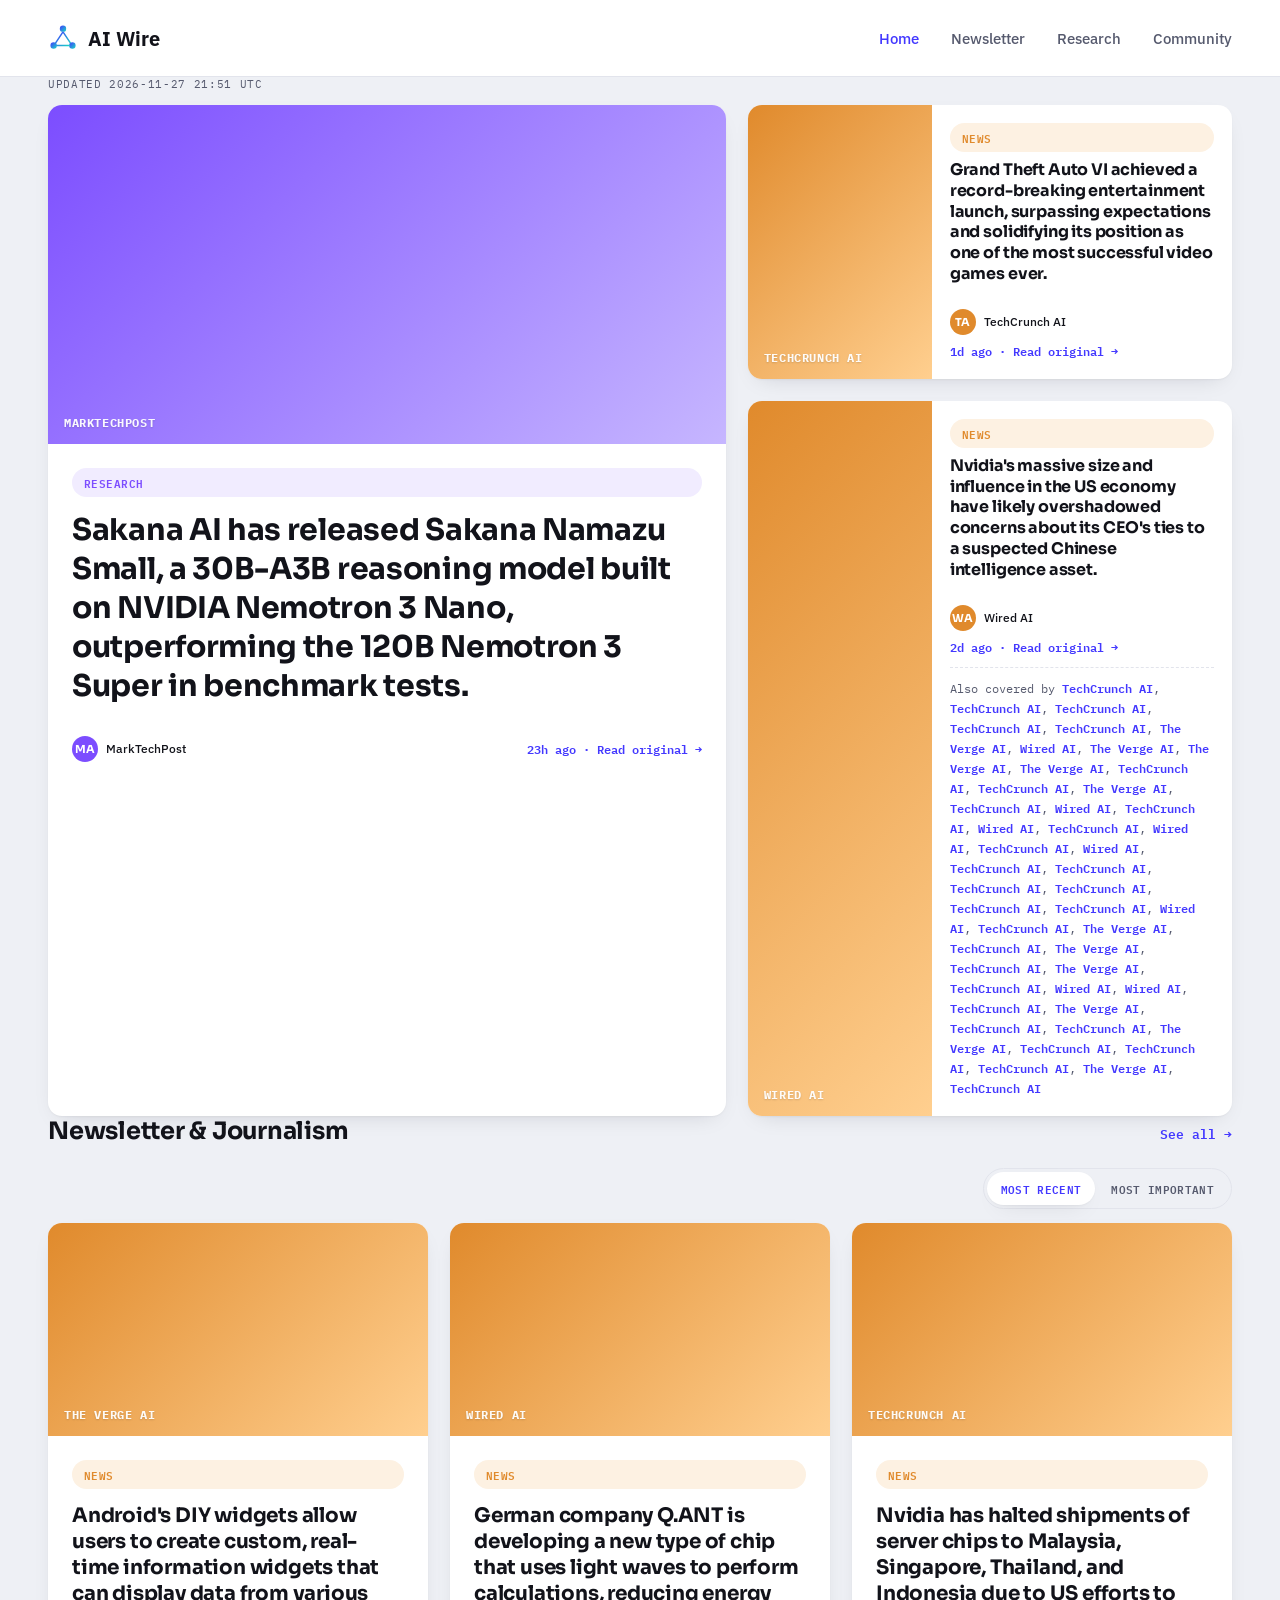
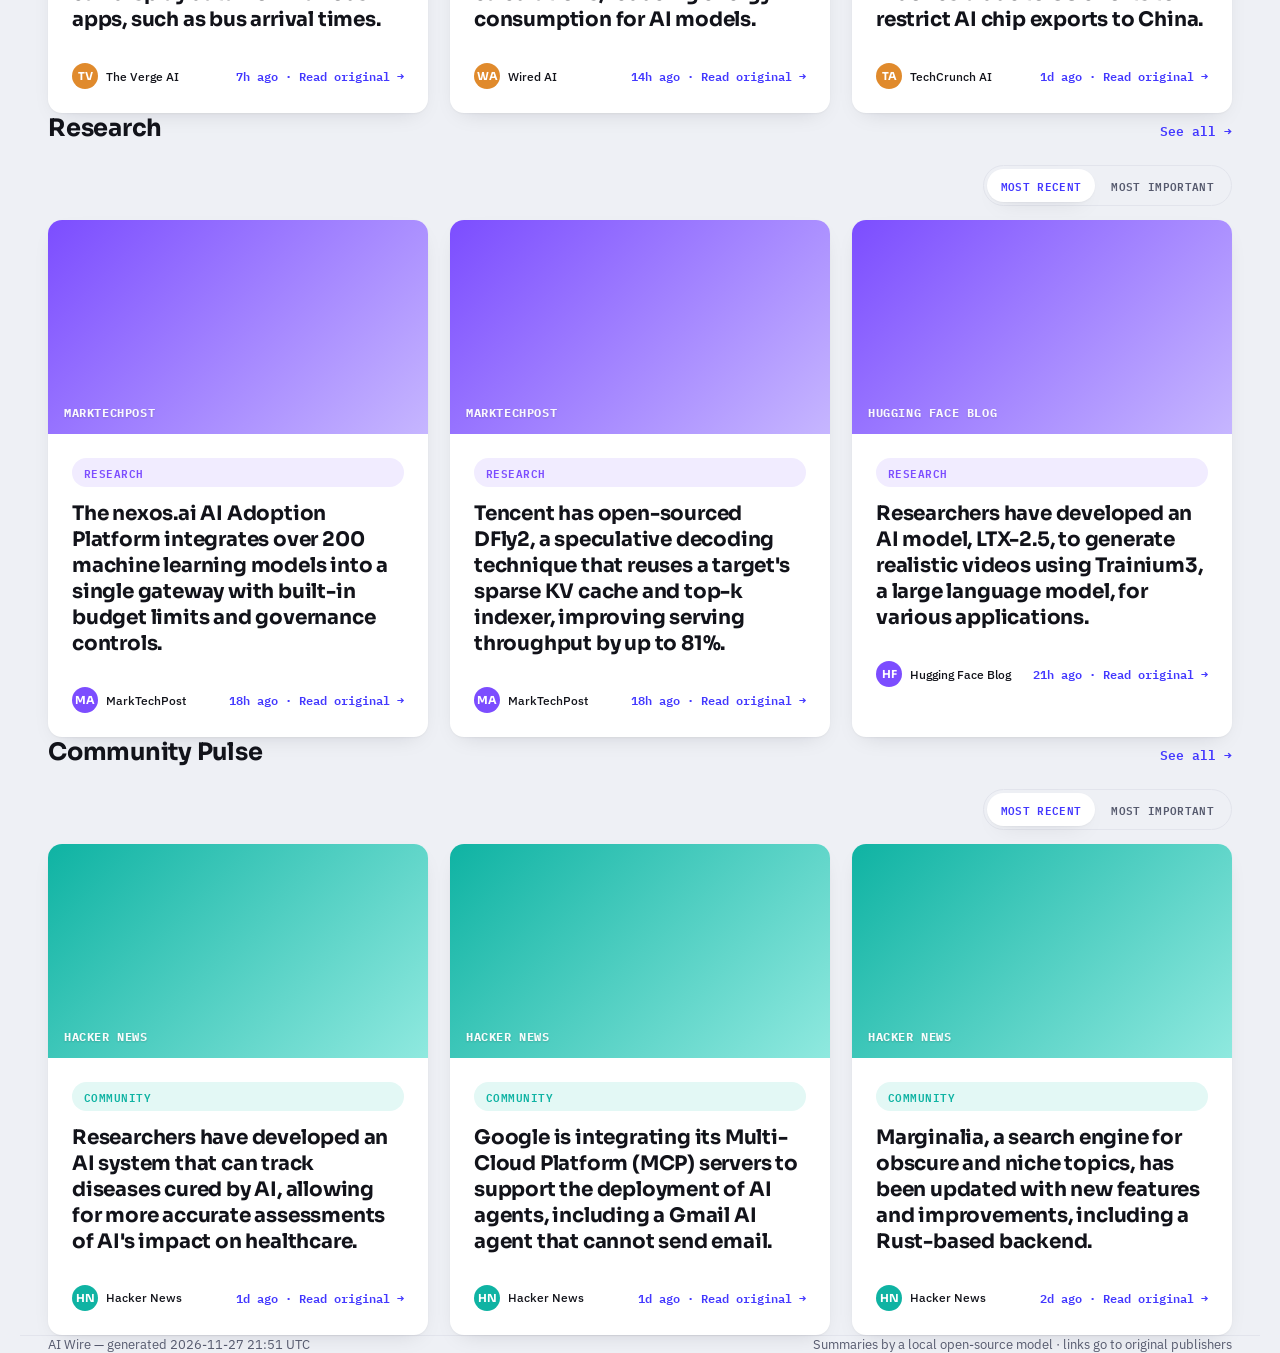
==== commit 6f915901: "Automated daily refresh" ====
--- a/docs/index.html
+++ b/docs/index.html
@@ -34,18 +34,18 @@
 </nav>
 
 <section class="wrap">
-  <div class="eyebrow" style="color:var(--ink-soft); margin-bottom:14px;">Updated 2026-11-26 22:09 UTC</div>
+  <div class="eyebrow" style="color:var(--ink-soft); margin-bottom:14px;">Updated 2026-11-27 21:51 UTC</div>
   
   <div class="hero-grid">
     
-<article class="card big" data-importance="5" data-published="1795708800">
-  <div class="node-banner banner-news"><span class="banner-source">TechCrunch AI</span></div>
-  <div class="card-body">
-    <span class="pill news">News</span>
-    <h3>Grand Theft Auto VI achieved a record-breaking entertainment launch, surpassing expectations and solidifying its position as one of the most successful video games ever.</h3>
-    <div class="meta">
-      <span class="who"><span class="avatar" style="background:#e08a2c">TA</span>TechCrunch AI</span>
-      <a class="src-link" href="https://techcrunch.com/2026/11/26/as-anthropic-ipos-grand-theft-auto-vi-proves-why-efficiency-isnt-a-virtue/" target="_blank" rel="noopener noreferrer">6h ago &middot; Read original &rarr;</a>
+<article class="card big" data-importance="5" data-published="1795730800">
+  <div class="node-banner banner-research"><span class="banner-source">MarkTechPost</span></div>
+  <div class="card-body">
+    <span class="pill research">Research</span>
+    <h3>Sakana AI has released Sakana Namazu Small, a 30B-A3B reasoning model built on NVIDIA Nemotron 3 Nano, outperforming the 120B Nemotron 3 Super in benchmark tests.</h3>
+    <div class="meta">
+      <span class="who"><span class="avatar" style="background:#7c4dff">MA</span>MarkTechPost</span>
+      <a class="src-link" href="https://www.marktechpost.com/2026/11/26/sakana-ai-namazu-small-30b-nemotron-3-nano/" target="_blank" rel="noopener noreferrer">23h ago &middot; Read original &rarr;</a>
     </div>
     
   </div>
@@ -53,6 +53,19 @@
 
     <div class="side-stack">
       
+<article class="card" data-importance="5" data-published="1795708800">
+  <div class="node-banner banner-news"><span class="banner-source">TechCrunch AI</span></div>
+  <div class="card-body">
+    <span class="pill news">News</span>
+    <h3>Grand Theft Auto VI achieved a record-breaking entertainment launch, surpassing expectations and solidifying its position as one of the most successful video games ever.</h3>
+    <div class="meta">
+      <span class="who"><span class="avatar" style="background:#e08a2c">TA</span>TechCrunch AI</span>
+      <a class="src-link" href="https://techcrunch.com/2026/11/26/as-anthropic-ipos-grand-theft-auto-vi-proves-why-efficiency-isnt-a-virtue/" target="_blank" rel="noopener noreferrer">1d ago &middot; Read original &rarr;</a>
+    </div>
+    
+  </div>
+</article>
+
 <article class="card" data-importance="5" data-published="1795563544">
   <div class="node-banner banner-news"><span class="banner-source">Wired AI</span></div>
   <div class="card-body">
@@ -60,25 +73,12 @@
     <h3>Nvidia&#39;s massive size and influence in the US economy have likely overshadowed concerns about its CEO&#39;s ties to a suspected Chinese intelligence asset.</h3>
     <div class="meta">
       <span class="who"><span class="avatar" style="background:#e08a2c">WA</span>Wired AI</span>
-      <a class="src-link" href="https://www.wired.com/story/jensen-huang-nvidia-us-national-security-risks/" target="_blank" rel="noopener noreferrer">1d ago &middot; Read original &rarr;</a>
+      <a class="src-link" href="https://www.wired.com/story/jensen-huang-nvidia-us-national-security-risks/" target="_blank" rel="noopener noreferrer">2d ago &middot; Read original &rarr;</a>
     </div>
     
     <div class="related-sources">
       Also covered by
-      <a href="https://techcrunch.com/2026/11/17/nvidia-says-its-open-source-ai-strategy-remains-intact-after-jensen-huangs-exit/" target="_blank" rel="noopener noreferrer">TechCrunch AI</a>, <a href="https://techcrunch.com/2026/11/13/jensen-huangs-departure-blasts-big-hole-in-ai-startup-funding-vcs-and-founders-say/" target="_blank" rel="noopener noreferrer">TechCrunch AI</a>, <a href="https://techcrunch.com/2026/11/25/jensen-huang-broke-nvidias-code-of-conduct-and-his-employees-may-not-forget-it/" target="_blank" rel="noopener noreferrer">TechCrunch AI</a>, <a href="https://techcrunch.com/2026/11/25/the-questions-jensen-huang-and-nvidia-will-still-have-to-answer-about-megaspeed/" target="_blank" rel="noopener noreferrer">TechCrunch AI</a>, <a href="https://techcrunch.com/2026/11/24/in-all-hands-meeting-jensen-huang-thanks-white-house-and-says-hes-in-therapy/" target="_blank" rel="noopener noreferrer">TechCrunch AI</a>, <a href="https://www.theverge.com/tech/1041571/jensen-huang-all-hands-nvidia-apology" target="_blank" rel="noopener noreferrer">The Verge AI</a>, <a href="https://www.wired.com/story/jensen-huang-apologizes-to-nvidia-employees-in-first-all-hands-since-his-return/" target="_blank" rel="noopener noreferrer">Wired AI</a>, <a href="https://www.theverge.com/tech/1041222/jensen-huang-nvidia-scandal-deepfakes" target="_blank" rel="noopener noreferrer">The Verge AI</a>, <a href="https://www.theverge.com/ai-artificial-intelligence/1040652/jensen-huang-nvidia-trump-reinstated" target="_blank" rel="noopener noreferrer">The Verge AI</a>, <a href="https://www.theverge.com/ai-artificial-intelligence/1040819/welcome-to-elite-impunity-jensen-huang" target="_blank" rel="noopener noreferrer">The Verge AI</a>, <a href="https://techcrunch.com/2026/11/23/elon-musk-and-others-rejoice-as-jensen-huang-is-reinstated-at-nvidia-amid-scandal/" target="_blank" rel="noopener noreferrer">TechCrunch AI</a>, <a href="https://techcrunch.com/2026/11/23/nvidia-employees-greet-jensen-huang-like-a-hero-as-he-returns-to-companys-hq/" target="_blank" rel="noopener noreferrer">TechCrunch AI</a>, <a href="https://www.theverge.com/tech/1040428/nvidia-jensen-huang-ceo-return" target="_blank" rel="noopener noreferrer">The Verge AI</a>, <a href="https://techcrunch.com/2026/11/23/jensen-huang-scheduled-to-testify-next-week-in-senate-following-reinstatement-as-nvidia-ceo/" target="_blank" rel="noopener noreferrer">TechCrunch AI</a>, <a href="https://www.wired.com/story/jensens-back-stocks-up-what-the-hell-sure/" target="_blank" rel="noopener noreferrer">Wired AI</a>, <a href="https://techcrunch.com/2026/11/23/trump-endorses-jensen-huangs-return-to-nvidia-says-us-has-no-evidence-of-wrongdoing/" target="_blank" rel="noopener noreferrer">TechCrunch AI</a>, <a href="https://www.wired.com/story/jensen-huang-is-back-as-nvidia-ceo/" target="_blank" rel="noopener noreferrer">Wired AI</a>, <a href="https://techcrunch.com/2026/11/23/nvidia-reverses-course-and-brings-jensen-huang-back-as-ceo/" target="_blank" rel="noopener noreferrer">TechCrunch AI</a>, <a href="https://www.wired.com/story/jensen-huangs-lying-alarmed-nvidia-board-ahead-of-his-resignation/" target="_blank" rel="noopener noreferrer">Wired AI</a>, <a href="https://techcrunch.com/podcast/the-fallout-from-nvidias-jensen-huang-scandal-continues/" target="_blank" rel="noopener noreferrer">TechCrunch AI</a>, <a href="https://www.wired.com/story/jensen-huangs-favorite-restaurants-are-caught-up-in-his-scandals-too/" target="_blank" rel="noopener noreferrer">Wired AI</a>, <a href="https://techcrunch.com/2026/11/19/nvidia-ceo-jensen-huangs-affair-with-alleged-chinese-spy-a-timeline/" target="_blank" rel="noopener noreferrer">TechCrunch AI</a>, <a href="https://techcrunch.com/2026/11/18/microsoft-ceo-satya-nadella-remains-confident-in-nvidia-after-huangs-exit/" target="_blank" rel="noopener noreferrer">TechCrunch AI</a>, <a href="https://techcrunch.com/2026/11/18/palmer-luckey-thinks-china-is-thrilled-to-have-jensen-out-so-he-wants-the-ousted-nvidia-ceo-reinstated/" target="_blank" rel="noopener noreferrer">TechCrunch AI</a>, <a href="https://techcrunch.com/2026/11/18/openai-ceo-sam-altman-says-its-hard-to-imagine-the-ai-industry-without-jensen/" target="_blank" rel="noopener noreferrer">TechCrunch AI</a>, <a href="https://techcrunch.com/2026/11/17/nvidia-is-abandoning-china-after-jensen-huangs-ouster/" target="_blank" rel="noopener noreferrer">TechCrunch AI</a>, <a href="https://techcrunch.com/2026/11/17/nvidia-says-it-doesnt-plan-to-reappoint-jensen-huang-as-ceo/" target="_blank" rel="noopener noreferrer">TechCrunch AI</a>, <a href="https://www.wired.com/story/nvidias-board-has-no-plans-to-reinstate-jensen-huang/" target="_blank" rel="noopener noreferrer">Wired AI</a>, <a href="https://techcrunch.com/2026/11/17/jensen-huang-says-he-would-be-honored-if-allowed-to-return-as-nvidia-ceo/" target="_blank" rel="noopener noreferrer">TechCrunch AI</a>, <a href="https://www.theverge.com/tech/1035420/jensen-huang-nvidia-return-as-ceo-statement" target="_blank" rel="noopener noreferrer">The Verge AI</a>, <a href="https://techcrunch.com/2026/11/17/nvidias-first-big-move-after-jensen-huangs-exit-targets-national-security/" target="_blank" rel="noopener noreferrer">TechCrunch AI</a>, <a href="https://www.theverge.com/tech/1035027/tech-leaders-nvidia-jensen-huang-theories" target="_blank" rel="noopener noreferrer">The Verge AI</a>, <a href="https://techcrunch.com/2026/11/16/trump-says-ex-nvidia-ceo-jensen-huangs-affair-with-an-alleged-chinese-spy-did-not-threaten-national-security/" target="_blank" rel="noopener noreferrer">TechCrunch AI</a>, <a href="https://www.theverge.com/tech/1034501/nvidia-board-jensen-huang-not-bringing-back" target="_blank" rel="noopener noreferrer">The Verge AI</a>, <a href="https://techcrunch.com/2026/11/16/sam-altman-on-nvidia-without-jensen-huang-the-industry-will-be-fine/" target="_blank" rel="noopener noreferrer">TechCrunch AI</a>, <a href="https://www.wired.com/story/the-big-interview-podcast-lauren-goode-jensen-huang/" target="_blank" rel="noopener noreferrer">Wired AI</a>, <a href="https://www.wired.com/story/nvidia-was-already-in-trouble-before-the-jensen-huang-mess/" target="_blank" rel="noopener noreferrer">Wired AI</a>, <a href="https://techcrunch.com/2026/11/15/is-bad-news-for-jensen-huang-also-bad-news-for-the-ai-industry/" target="_blank" rel="noopener noreferrer">TechCrunch AI</a>, <a href="https://www.theverge.com/column/1033943/jensen-huang-nvidia-china-spying-scandal-resignation" target="_blank" rel="noopener noreferrer">The Verge AI</a>, <a href="https://techcrunch.com/2026/11/14/elon-musk-other-tech-execs-sign-petition-calling-on-nvidia-to-reinstate-jensen-huang/" target="_blank" rel="noopener noreferrer">TechCrunch AI</a>, <a href="https://techcrunch.com/2026/11/14/asian-governments-react-to-nvidia-ceo-jensen-huangs-exit/" target="_blank" rel="noopener noreferrer">TechCrunch AI</a>, <a href="https://www.theverge.com/tech/1033781/nvidia-jensen-huang-last-visionary-showman-founder-ceo" target="_blank" rel="noopener noreferrer">The Verge AI</a>, <a href="https://techcrunch.com/2026/11/13/nvidia-ceo-jensen-huangs-affair-with-alleged-chinese-spy-a-timeline/" target="_blank" rel="noopener noreferrer">TechCrunch AI</a>, <a href="https://www.theverge.com/podcast/1032866/jensen-huang-nvidia-china-trump-vergecast" target="_blank" rel="noopener noreferrer">The Verge AI</a>, <a href="https://www.theverge.com/ai-artificial-intelligence/1032339/lets-talk-about-the-nvidia-shitshow" target="_blank" rel="noopener noreferrer">The Verge AI</a>, <a href="https://www.wired.com/story/silicon-valley-is-still-defending-jensen-huang/" target="_blank" rel="noopener noreferrer">Wired AI</a>, <a href="https://www.wired.com/story/uncanny-valley-podcast-jensen-huang-is-out-will-nvidias-rivals-cash-in/" target="_blank" rel="noopener noreferrer">Wired AI</a>, <a href="https://techcrunch.com/2026/11/24/jensen-huang-still-thinks-a-succession-plan-creates-unnecessary-hierarchy/" target="_blank" rel="noopener noreferrer">TechCrunch AI</a>, <a href="https://techcrunch.com/2026/11/23/megaspeed-the-company-at-the-center-of-the-jensen-huang-scandal-appears-headed-for-a-u-s-blacklist/" target="_blank" rel="noopener noreferrer">TechCrunch AI</a>, <a href="https://techcrunch.com/2026/11/23/jensen-huang-isnt-out-of-the-woods-yet/" target="_blank" rel="noopener noreferrer">TechCrunch AI</a>, <a href="https://www.theverge.com/tech/1040069/jensen-huang-return-elon-musk-sam-altman-yay" target="_blank" rel="noopener noreferrer">The Verge AI</a>, <a href="https://techcrunch.com/2026/11/18/elon-musk-says-ousting-jensen-huang-is-like-kicking-michael-jordan-off-your-team/" target="_blank" rel="noopener noreferrer">TechCrunch AI</a>, <a href="https://www.wired.com/story/jensen-huang-and-the-end-of-the-founder-fairy-tale/" target="_blank" rel="noopener noreferrer">Wired AI</a>, <a href="https://techcrunch.com/2026/11/13/jensen-huang-didnt-show-confidence-in-his-successor-report-says/" target="_blank" rel="noopener noreferrer">TechCrunch AI</a>
-    </div>
-    
-  </div>
-</article>
-
-<article class="card" data-importance="5" data-published="1795545042">
-  <div class="node-banner banner-news"><span class="banner-source">TechCrunch AI</span></div>
-  <div class="card-body">
-    <span class="pill news">News</span>
-    <h3>Anthropic&#39;s stock price has fallen below its initial public offering (IPO) price, raising concerns about the valuation of AI startups.</h3>
-    <div class="meta">
-      <span class="who"><span class="avatar" style="background:#e08a2c">TA</span>TechCrunch AI</span>
-      <a class="src-link" href="https://techcrunch.com/2026/11/24/anthropic-shares-fall-below-ipo-price-a-worrying-sign-for-ai-startups/" target="_blank" rel="noopener noreferrer">2d ago &middot; Read original &rarr;</a>
+      <a href="https://techcrunch.com/2026/11/17/nvidia-says-its-open-source-ai-strategy-remains-intact-after-jensen-huangs-exit/" target="_blank" rel="noopener noreferrer">TechCrunch AI</a>, <a href="https://techcrunch.com/2026/11/13/jensen-huangs-departure-blasts-big-hole-in-ai-startup-funding-vcs-and-founders-say/" target="_blank" rel="noopener noreferrer">TechCrunch AI</a>, <a href="https://techcrunch.com/2026/11/25/jensen-huang-broke-nvidias-code-of-conduct-and-his-employees-may-not-forget-it/" target="_blank" rel="noopener noreferrer">TechCrunch AI</a>, <a href="https://techcrunch.com/2026/11/25/the-questions-jensen-huang-and-nvidia-will-still-have-to-answer-about-megaspeed/" target="_blank" rel="noopener noreferrer">TechCrunch AI</a>, <a href="https://techcrunch.com/2026/11/24/in-all-hands-meeting-jensen-huang-thanks-white-house-and-says-hes-in-therapy/" target="_blank" rel="noopener noreferrer">TechCrunch AI</a>, <a href="https://www.theverge.com/tech/1041571/jensen-huang-all-hands-nvidia-apology" target="_blank" rel="noopener noreferrer">The Verge AI</a>, <a href="https://www.wired.com/story/jensen-huang-apologizes-to-nvidia-employees-in-first-all-hands-since-his-return/" target="_blank" rel="noopener noreferrer">Wired AI</a>, <a href="https://www.theverge.com/tech/1041222/jensen-huang-nvidia-scandal-deepfakes" target="_blank" rel="noopener noreferrer">The Verge AI</a>, <a href="https://www.theverge.com/ai-artificial-intelligence/1040652/jensen-huang-nvidia-trump-reinstated" target="_blank" rel="noopener noreferrer">The Verge AI</a>, <a href="https://www.theverge.com/ai-artificial-intelligence/1040819/welcome-to-elite-impunity-jensen-huang" target="_blank" rel="noopener noreferrer">The Verge AI</a>, <a href="https://techcrunch.com/2026/11/23/elon-musk-and-others-rejoice-as-jensen-huang-is-reinstated-at-nvidia-amid-scandal/" target="_blank" rel="noopener noreferrer">TechCrunch AI</a>, <a href="https://techcrunch.com/2026/11/23/nvidia-employees-greet-jensen-huang-like-a-hero-as-he-returns-to-companys-hq/" target="_blank" rel="noopener noreferrer">TechCrunch AI</a>, <a href="https://www.theverge.com/tech/1040428/nvidia-jensen-huang-ceo-return" target="_blank" rel="noopener noreferrer">The Verge AI</a>, <a href="https://techcrunch.com/2026/11/23/jensen-huang-scheduled-to-testify-next-week-in-senate-following-reinstatement-as-nvidia-ceo/" target="_blank" rel="noopener noreferrer">TechCrunch AI</a>, <a href="https://www.wired.com/story/jensens-back-stocks-up-what-the-hell-sure/" target="_blank" rel="noopener noreferrer">Wired AI</a>, <a href="https://techcrunch.com/2026/11/23/trump-endorses-jensen-huangs-return-to-nvidia-says-us-has-no-evidence-of-wrongdoing/" target="_blank" rel="noopener noreferrer">TechCrunch AI</a>, <a href="https://www.wired.com/story/jensen-huang-is-back-as-nvidia-ceo/" target="_blank" rel="noopener noreferrer">Wired AI</a>, <a href="https://techcrunch.com/2026/11/23/nvidia-reverses-course-and-brings-jensen-huang-back-as-ceo/" target="_blank" rel="noopener noreferrer">TechCrunch AI</a>, <a href="https://www.wired.com/story/jensen-huangs-lying-alarmed-nvidia-board-ahead-of-his-resignation/" target="_blank" rel="noopener noreferrer">Wired AI</a>, <a href="https://techcrunch.com/podcast/the-fallout-from-nvidias-jensen-huang-scandal-continues/" target="_blank" rel="noopener noreferrer">TechCrunch AI</a>, <a href="https://www.wired.com/story/jensen-huangs-favorite-restaurants-are-caught-up-in-his-scandals-too/" target="_blank" rel="noopener noreferrer">Wired AI</a>, <a href="https://techcrunch.com/2026/11/19/nvidia-ceo-jensen-huangs-affair-with-alleged-chinese-spy-a-timeline/" target="_blank" rel="noopener noreferrer">TechCrunch AI</a>, <a href="https://techcrunch.com/2026/11/18/microsoft-ceo-satya-nadella-remains-confident-in-nvidia-after-huangs-exit/" target="_blank" rel="noopener noreferrer">TechCrunch AI</a>, <a href="https://techcrunch.com/2026/11/18/palmer-luckey-thinks-china-is-thrilled-to-have-jensen-out-so-he-wants-the-ousted-nvidia-ceo-reinstated/" target="_blank" rel="noopener noreferrer">TechCrunch AI</a>, <a href="https://techcrunch.com/2026/11/18/openai-ceo-sam-altman-says-its-hard-to-imagine-the-ai-industry-without-jensen/" target="_blank" rel="noopener noreferrer">TechCrunch AI</a>, <a href="https://techcrunch.com/2026/11/17/nvidia-is-abandoning-china-after-jensen-huangs-ouster/" target="_blank" rel="noopener noreferrer">TechCrunch AI</a>, <a href="https://techcrunch.com/2026/11/17/nvidia-says-it-doesnt-plan-to-reappoint-jensen-huang-as-ceo/" target="_blank" rel="noopener noreferrer">TechCrunch AI</a>, <a href="https://www.wired.com/story/nvidias-board-has-no-plans-to-reinstate-jensen-huang/" target="_blank" rel="noopener noreferrer">Wired AI</a>, <a href="https://techcrunch.com/2026/11/17/jensen-huang-says-he-would-be-honored-if-allowed-to-return-as-nvidia-ceo/" target="_blank" rel="noopener noreferrer">TechCrunch AI</a>, <a href="https://www.theverge.com/tech/1035420/jensen-huang-nvidia-return-as-ceo-statement" target="_blank" rel="noopener noreferrer">The Verge AI</a>, <a href="https://techcrunch.com/2026/11/17/nvidias-first-big-move-after-jensen-huangs-exit-targets-national-security/" target="_blank" rel="noopener noreferrer">TechCrunch AI</a>, <a href="https://www.theverge.com/tech/1035027/tech-leaders-nvidia-jensen-huang-theories" target="_blank" rel="noopener noreferrer">The Verge AI</a>, <a href="https://techcrunch.com/2026/11/16/trump-says-ex-nvidia-ceo-jensen-huangs-affair-with-an-alleged-chinese-spy-did-not-threaten-national-security/" target="_blank" rel="noopener noreferrer">TechCrunch AI</a>, <a href="https://www.theverge.com/tech/1034501/nvidia-board-jensen-huang-not-bringing-back" target="_blank" rel="noopener noreferrer">The Verge AI</a>, <a href="https://techcrunch.com/2026/11/16/sam-altman-on-nvidia-without-jensen-huang-the-industry-will-be-fine/" target="_blank" rel="noopener noreferrer">TechCrunch AI</a>, <a href="https://www.wired.com/story/the-big-interview-podcast-lauren-goode-jensen-huang/" target="_blank" rel="noopener noreferrer">Wired AI</a>, <a href="https://www.wired.com/story/nvidia-was-already-in-trouble-before-the-jensen-huang-mess/" target="_blank" rel="noopener noreferrer">Wired AI</a>, <a href="https://techcrunch.com/2026/11/15/is-bad-news-for-jensen-huang-also-bad-news-for-the-ai-industry/" target="_blank" rel="noopener noreferrer">TechCrunch AI</a>, <a href="https://www.theverge.com/column/1033943/jensen-huang-nvidia-china-spying-scandal-resignation" target="_blank" rel="noopener noreferrer">The Verge AI</a>, <a href="https://techcrunch.com/2026/11/14/elon-musk-other-tech-execs-sign-petition-calling-on-nvidia-to-reinstate-jensen-huang/" target="_blank" rel="noopener noreferrer">TechCrunch AI</a>, <a href="https://techcrunch.com/2026/11/14/asian-governments-react-to-nvidia-ceo-jensen-huangs-exit/" target="_blank" rel="noopener noreferrer">TechCrunch AI</a>, <a href="https://www.theverge.com/tech/1033781/nvidia-jensen-huang-last-visionary-showman-founder-ceo" target="_blank" rel="noopener noreferrer">The Verge AI</a>, <a href="https://techcrunch.com/2026/11/24/jensen-huang-still-thinks-a-succession-plan-creates-unnecessary-hierarchy/" target="_blank" rel="noopener noreferrer">TechCrunch AI</a>, <a href="https://techcrunch.com/2026/11/23/megaspeed-the-company-at-the-center-of-the-jensen-huang-scandal-appears-headed-for-a-u-s-blacklist/" target="_blank" rel="noopener noreferrer">TechCrunch AI</a>, <a href="https://techcrunch.com/2026/11/23/jensen-huang-isnt-out-of-the-woods-yet/" target="_blank" rel="noopener noreferrer">TechCrunch AI</a>, <a href="https://www.theverge.com/tech/1040069/jensen-huang-return-elon-musk-sam-altman-yay" target="_blank" rel="noopener noreferrer">The Verge AI</a>, <a href="https://techcrunch.com/2026/11/18/elon-musk-says-ousting-jensen-huang-is-like-kicking-michael-jordan-off-your-team/" target="_blank" rel="noopener noreferrer">TechCrunch AI</a>
     </div>
     
   </div>
@@ -105,6 +105,32 @@
 
   <div class="grid grid-3" id="home-grid-news">
     
+<article class="card" data-importance="3" data-published="1795788000">
+  <div class="node-banner banner-news"><span class="banner-source">The Verge AI</span></div>
+  <div class="card-body">
+    <span class="pill news">News</span>
+    <h3>Android&#39;s DIY widgets allow users to create custom, real-time information widgets that can display data from various apps, such as bus arrival times.</h3>
+    <div class="meta">
+      <span class="who"><span class="avatar" style="background:#e08a2c">TV</span>The Verge AI</span>
+      <a class="src-link" href="https://www.theverge.com/tech/1041801/android-intelligence-create-my-widget-gemini" target="_blank" rel="noopener noreferrer">7h ago &middot; Read original &rarr;</a>
+    </div>
+    
+  </div>
+</article>
+
+<article class="card" data-importance="3" data-published="1795762800">
+  <div class="node-banner banner-news"><span class="banner-source">Wired AI</span></div>
+  <div class="card-body">
+    <span class="pill news">News</span>
+    <h3>German company Q.ANT is developing a new type of chip that uses light waves to perform calculations, reducing energy consumption for AI models.</h3>
+    <div class="meta">
+      <span class="who"><span class="avatar" style="background:#e08a2c">WA</span>Wired AI</span>
+      <a class="src-link" href="https://www.wired.com/story/a-new-breed-of-chip-runs-ai-models-using-waves-of-light/" target="_blank" rel="noopener noreferrer">14h ago &middot; Read original &rarr;</a>
+    </div>
+    
+  </div>
+</article>
+
 <article class="card" data-importance="4" data-published="1795723434">
   <div class="node-banner banner-news"><span class="banner-source">TechCrunch AI</span></div>
   <div class="card-body">
@@ -112,33 +138,7 @@
     <h3>Nvidia has halted shipments of server chips to Malaysia, Singapore, Thailand, and Indonesia due to US efforts to restrict AI chip exports to China.</h3>
     <div class="meta">
       <span class="who"><span class="avatar" style="background:#e08a2c">TA</span>TechCrunch AI</span>
-      <a class="src-link" href="https://techcrunch.com/2026/11/26/nvidia-hits-pause-on-chip-shipments-to-southeast-asia/" target="_blank" rel="noopener noreferrer">2h ago &middot; Read original &rarr;</a>
-    </div>
-    
-  </div>
-</article>
-
-<article class="card" data-importance="5" data-published="1795708800">
-  <div class="node-banner banner-news"><span class="banner-source">TechCrunch AI</span></div>
-  <div class="card-body">
-    <span class="pill news">News</span>
-    <h3>Grand Theft Auto VI achieved a record-breaking entertainment launch, surpassing expectations and solidifying its position as one of the most successful video games ever.</h3>
-    <div class="meta">
-      <span class="who"><span class="avatar" style="background:#e08a2c">TA</span>TechCrunch AI</span>
-      <a class="src-link" href="https://techcrunch.com/2026/11/26/as-anthropic-ipos-grand-theft-auto-vi-proves-why-efficiency-isnt-a-virtue/" target="_blank" rel="noopener noreferrer">6h ago &middot; Read original &rarr;</a>
-    </div>
-    
-  </div>
-</article>
-
-<article class="card" data-importance="4" data-published="1795690287">
-  <div class="node-banner banner-news"><span class="banner-source">Wired AI</span></div>
-  <div class="card-body">
-    <span class="pill news">News</span>
-    <h3>The UK&#39;s Financial Conduct Authority (FCA) complained that Meta refused to share its AI model for testing, sparking regulatory concerns about its personal agent.</h3>
-    <div class="meta">
-      <span class="who"><span class="avatar" style="background:#e08a2c">WA</span>Wired AI</span>
-      <a class="src-link" href="https://www.wired.com/story/meta-refused-to-share-muse-for-testing-uk-financial-watchdog-complains/" target="_blank" rel="noopener noreferrer">11h ago &middot; Read original &rarr;</a>
+      <a class="src-link" href="https://techcrunch.com/2026/11/26/nvidia-hits-pause-on-chip-shipments-to-southeast-asia/" target="_blank" rel="noopener noreferrer">1d ago &middot; Read original &rarr;</a>
     </div>
     
   </div>
@@ -164,40 +164,40 @@
 
   <div class="grid grid-3" id="home-grid-research">
     
-<article class="card" data-importance="3" data-published="1795693037">
+<article class="card" data-importance="3" data-published="1795751015">
+  <div class="node-banner banner-research"><span class="banner-source">MarkTechPost</span></div>
+  <div class="card-body">
+    <span class="pill research">Research</span>
+    <h3>The nexos.ai AI Adoption Platform integrates over 200 machine learning models into a single gateway with built-in budget limits and governance controls.</h3>
+    <div class="meta">
+      <span class="who"><span class="avatar" style="background:#7c4dff">MA</span>MarkTechPost</span>
+      <a class="src-link" href="https://www.marktechpost.com/2026/11/26/nexos-ai-ai-gateway-200-models-governance/" target="_blank" rel="noopener noreferrer">18h ago &middot; Read original &rarr;</a>
+    </div>
+    
+  </div>
+</article>
+
+<article class="card" data-importance="3" data-published="1795750290">
+  <div class="node-banner banner-research"><span class="banner-source">MarkTechPost</span></div>
+  <div class="card-body">
+    <span class="pill research">Research</span>
+    <h3>Tencent has open-sourced DFly2, a speculative decoding technique that reuses a target&#39;s sparse KV cache and top-k indexer, improving serving throughput by up to 81%.</h3>
+    <div class="meta">
+      <span class="who"><span class="avatar" style="background:#7c4dff">MA</span>MarkTechPost</span>
+      <a class="src-link" href="https://www.marktechpost.com/2026/11/26/tencent-dfly2-speculative-decoding-sparse-models/" target="_blank" rel="noopener noreferrer">18h ago &middot; Read original &rarr;</a>
+    </div>
+    
+  </div>
+</article>
+
+<article class="card" data-importance="3" data-published="1795737600">
   <div class="node-banner banner-research"><span class="banner-source">Hugging Face Blog</span></div>
   <div class="card-body">
     <span class="pill research">Research</span>
-    <h3>A new benchmarking dashboard, llama.cpp, has been released to measure performance of AMD Ryzen and Radeon processors.</h3>
+    <h3>Researchers have developed an AI model, LTX-2.5, to generate realistic videos using Trainium3, a large language model, for various applications.</h3>
     <div class="meta">
       <span class="who"><span class="avatar" style="background:#7c4dff">HF</span>Hugging Face Blog</span>
-      <a class="src-link" href="https://huggingface.co/blog/ggml-org/llamacpp-amd-bench" target="_blank" rel="noopener noreferrer">10h ago &middot; Read original &rarr;</a>
-    </div>
-    
-  </div>
-</article>
-
-<article class="card" data-importance="3" data-published="1795669536">
-  <div class="node-banner banner-research"><span class="banner-source">Hugging Face Blog</span></div>
-  <div class="card-body">
-    <span class="pill research">Research</span>
-    <h3>Researchers have expanded Nemotron 3.5 Parse, a neural network architecture, with open data, fine-tuning capabilities, and optimized inference processes for improved performance.</h3>
-    <div class="meta">
-      <span class="who"><span class="avatar" style="background:#7c4dff">HF</span>Hugging Face Blog</span>
-      <a class="src-link" href="https://huggingface.co/blog/nvidia/building-on-nemotron-35-parse-open-data-fine-tunin" target="_blank" rel="noopener noreferrer">17h ago &middot; Read original &rarr;</a>
-    </div>
-    
-  </div>
-</article>
-
-<article class="card" data-importance="3" data-published="1795651200">
-  <div class="node-banner banner-research"><span class="banner-source">Hugging Face Blog</span></div>
-  <div class="card-body">
-    <span class="pill research">Research</span>
-    <h3>Researchers and developers can build, train, and evaluate multi-agent systems by leveraging swarm intelligence techniques and machine learning algorithms to optimize agent interactions.</h3>
-    <div class="meta">
-      <span class="who"><span class="avatar" style="background:#7c4dff">HF</span>Hugging Face Blog</span>
-      <a class="src-link" href="https://huggingface.co/blog/training-swarms" target="_blank" rel="noopener noreferrer">22h ago &middot; Read original &rarr;</a>
+      <a class="src-link" href="https://huggingface.co/blog/video-trainium3" target="_blank" rel="noopener noreferrer">21h ago &middot; Read original &rarr;</a>
     </div>
     
   </div>
@@ -230,7 +230,7 @@
     <h3>Researchers have developed an AI system that can track diseases cured by AI, allowing for more accurate assessments of AI&#39;s impact on healthcare.</h3>
     <div class="meta">
       <span class="who"><span class="avatar" style="background:#0fb3a3">HN</span>Hacker News</span>
-      <a class="src-link" href="https://diseasescuredbyai.com/" target="_blank" rel="noopener noreferrer">4h ago &middot; Read original &rarr;</a>
+      <a class="src-link" href="https://diseasescuredbyai.com/" target="_blank" rel="noopener noreferrer">1d ago &middot; Read original &rarr;</a>
     </div>
     
   </div>
@@ -243,7 +243,7 @@
     <h3>Google is integrating its Multi-Cloud Platform (MCP) servers to support the deployment of AI agents, including a Gmail AI agent that cannot send email.</h3>
     <div class="meta">
       <span class="who"><span class="avatar" style="background:#0fb3a3">HN</span>Hacker News</span>
-      <a class="src-link" href="https://techstackups.com/articles/google-workspace-ai-agents-mcp/" target="_blank" rel="noopener noreferrer">12h ago &middot; Read original &rarr;</a>
+      <a class="src-link" href="https://techstackups.com/articles/google-workspace-ai-agents-mcp/" target="_blank" rel="noopener noreferrer">1d ago &middot; Read original &rarr;</a>
     </div>
     
   </div>
@@ -256,7 +256,7 @@
     <h3>Marginalia, a search engine for obscure and niche topics, has been updated with new features and improvements, including a Rust-based backend.</h3>
     <div class="meta">
       <span class="who"><span class="avatar" style="background:#0fb3a3">HN</span>Hacker News</span>
-      <a class="src-link" href="https://www.marginalia.nu/log/a_141_marginalia_update/" target="_blank" rel="noopener noreferrer">1d ago &middot; Read original &rarr;</a>
+      <a class="src-link" href="https://www.marginalia.nu/log/a_141_marginalia_update/" target="_blank" rel="noopener noreferrer">2d ago &middot; Read original &rarr;</a>
     </div>
     
   </div>
@@ -267,7 +267,7 @@
 </section>
 
 <footer class="wrap">
-  <span>AI Wire &mdash; generated 2026-11-26 22:09 UTC</span>
+  <span>AI Wire &mdash; generated 2026-11-27 21:51 UTC</span>
   <span>Summaries by a local open-source model &middot; links go to original publishers</span>
 </footer>
 <script src="sort.js"></script>
